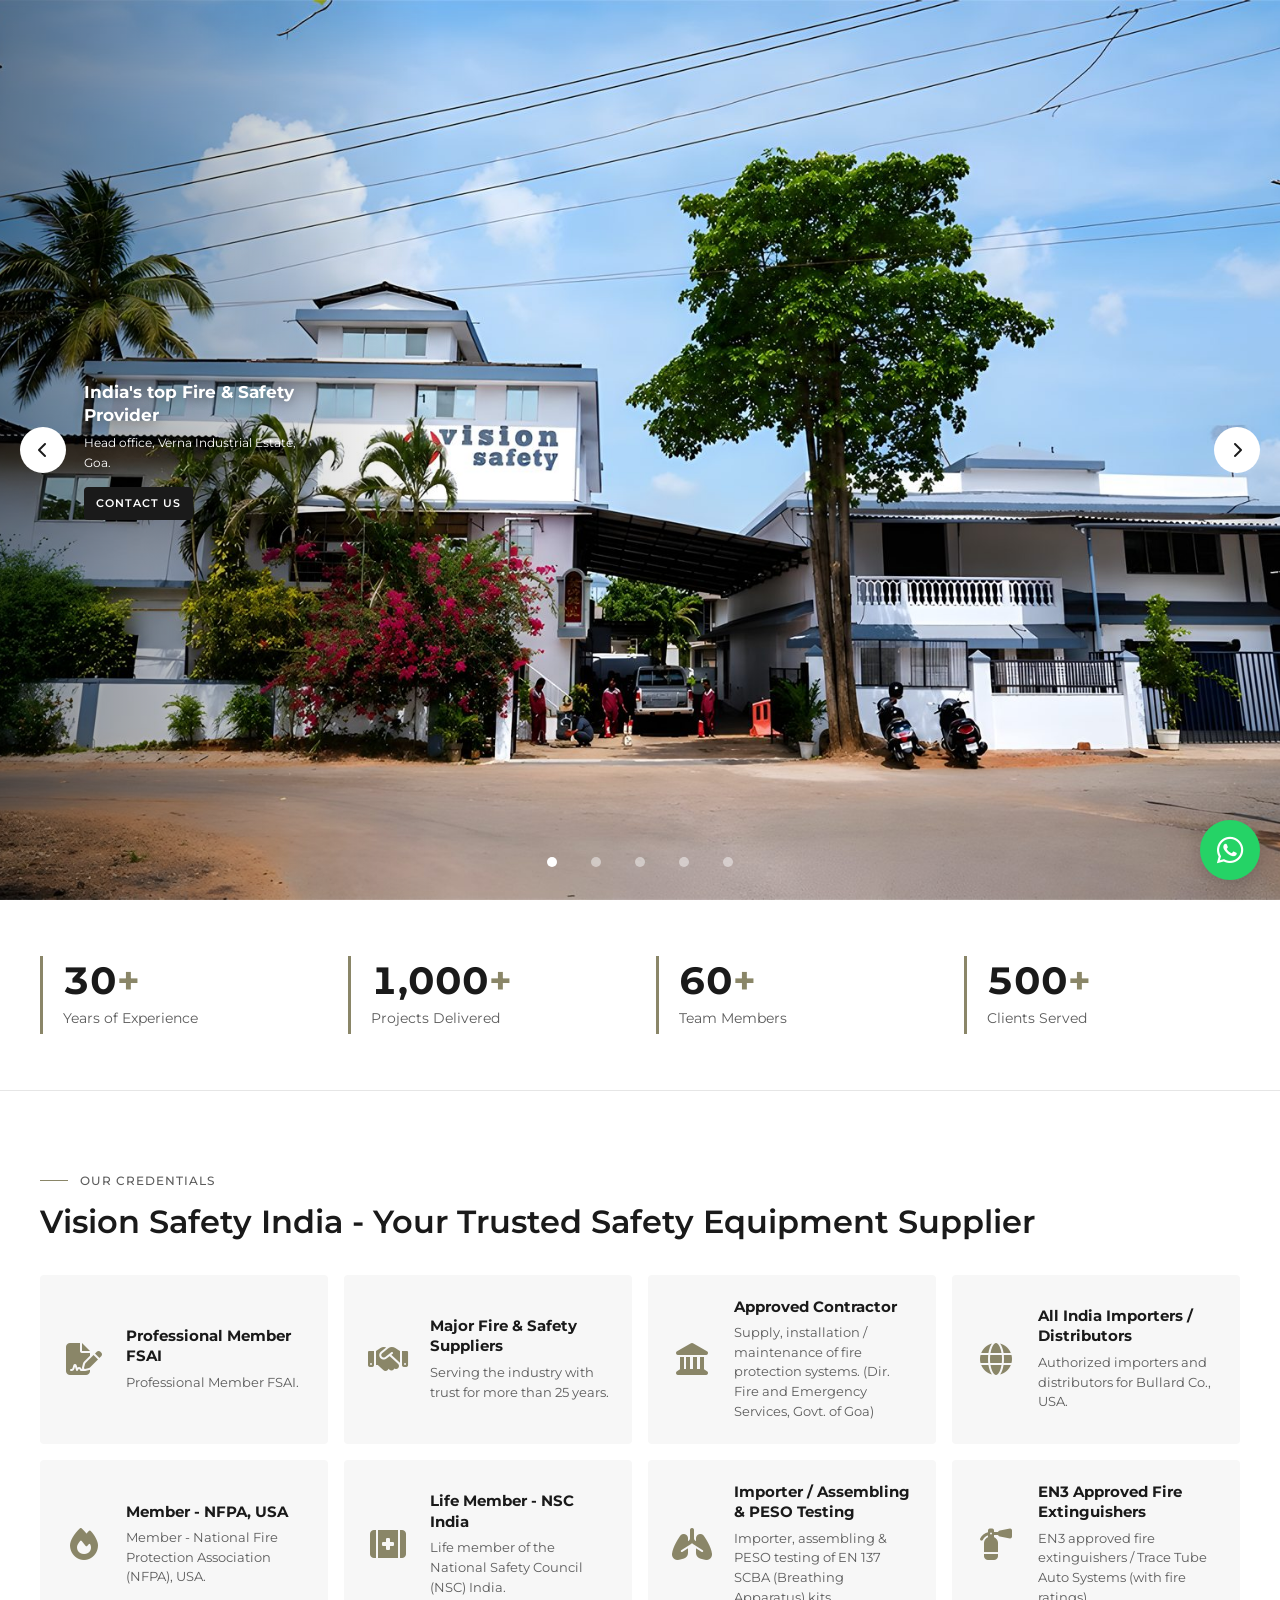
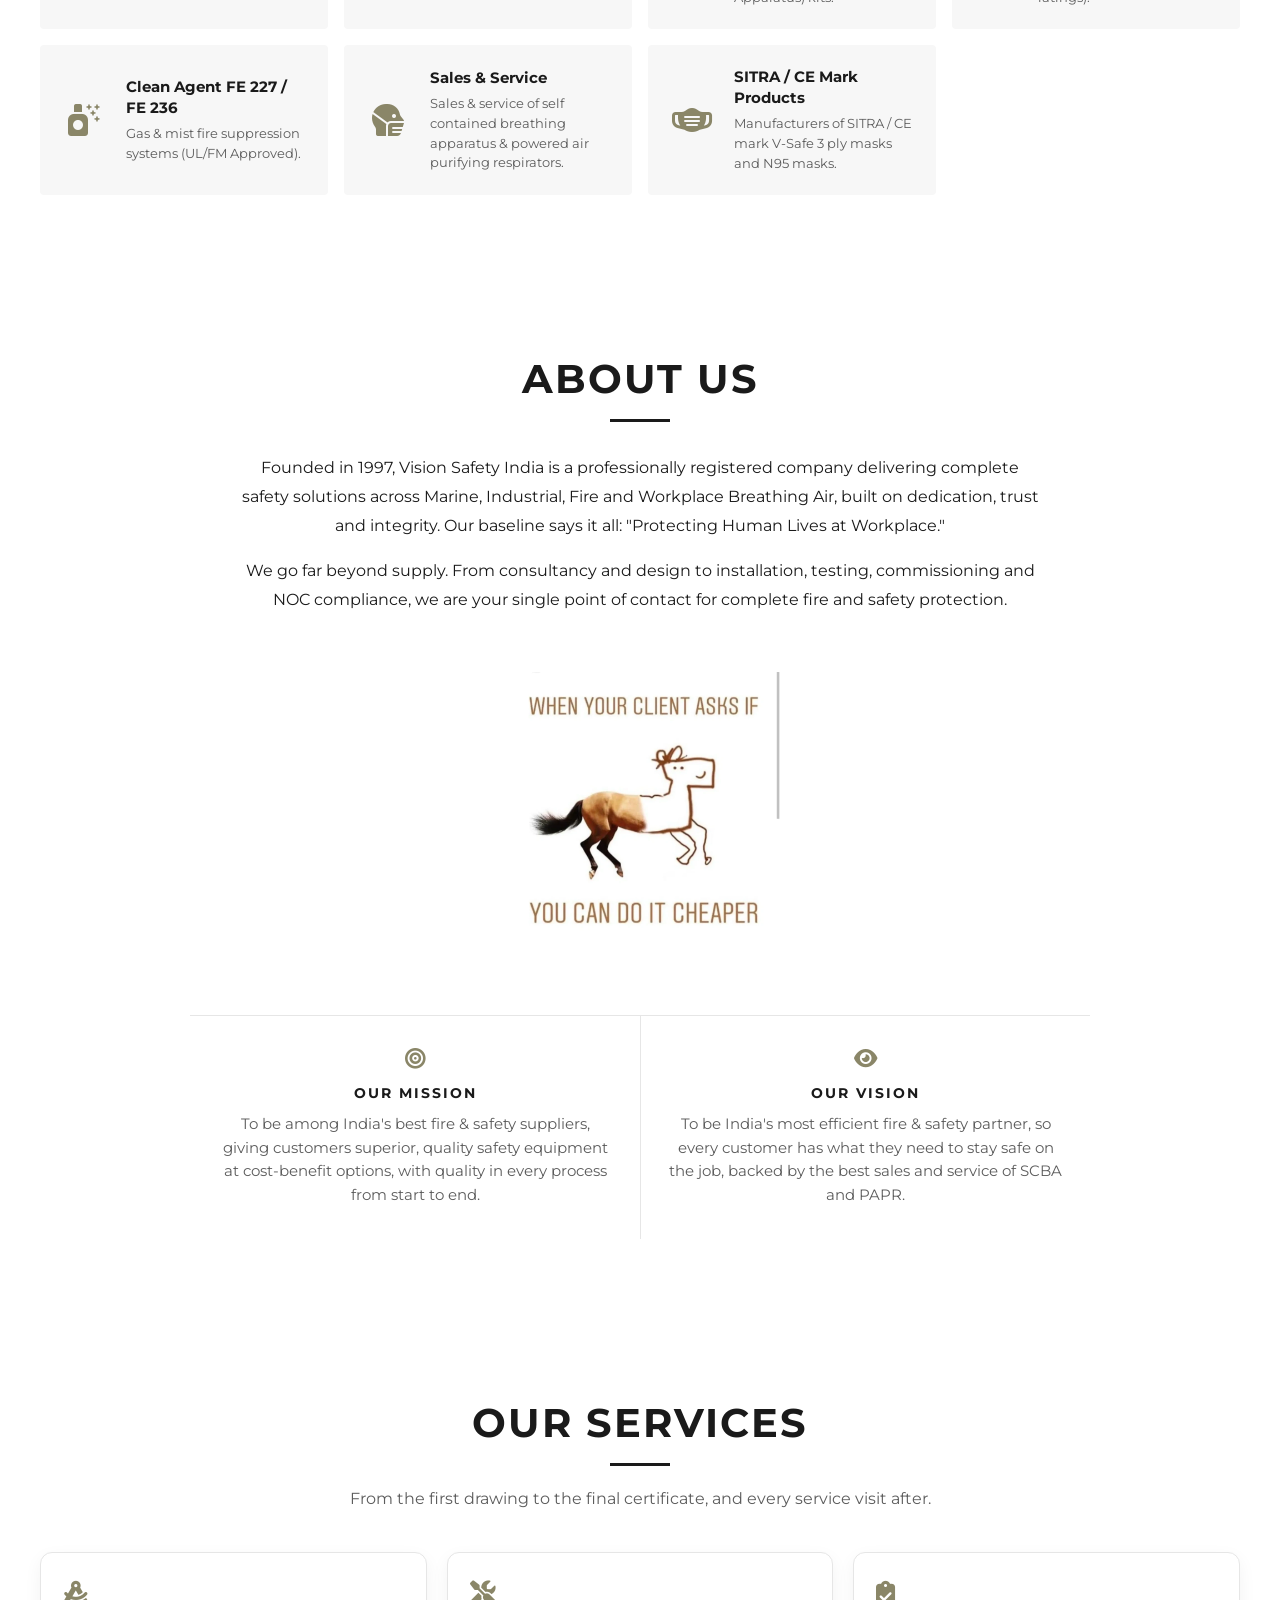
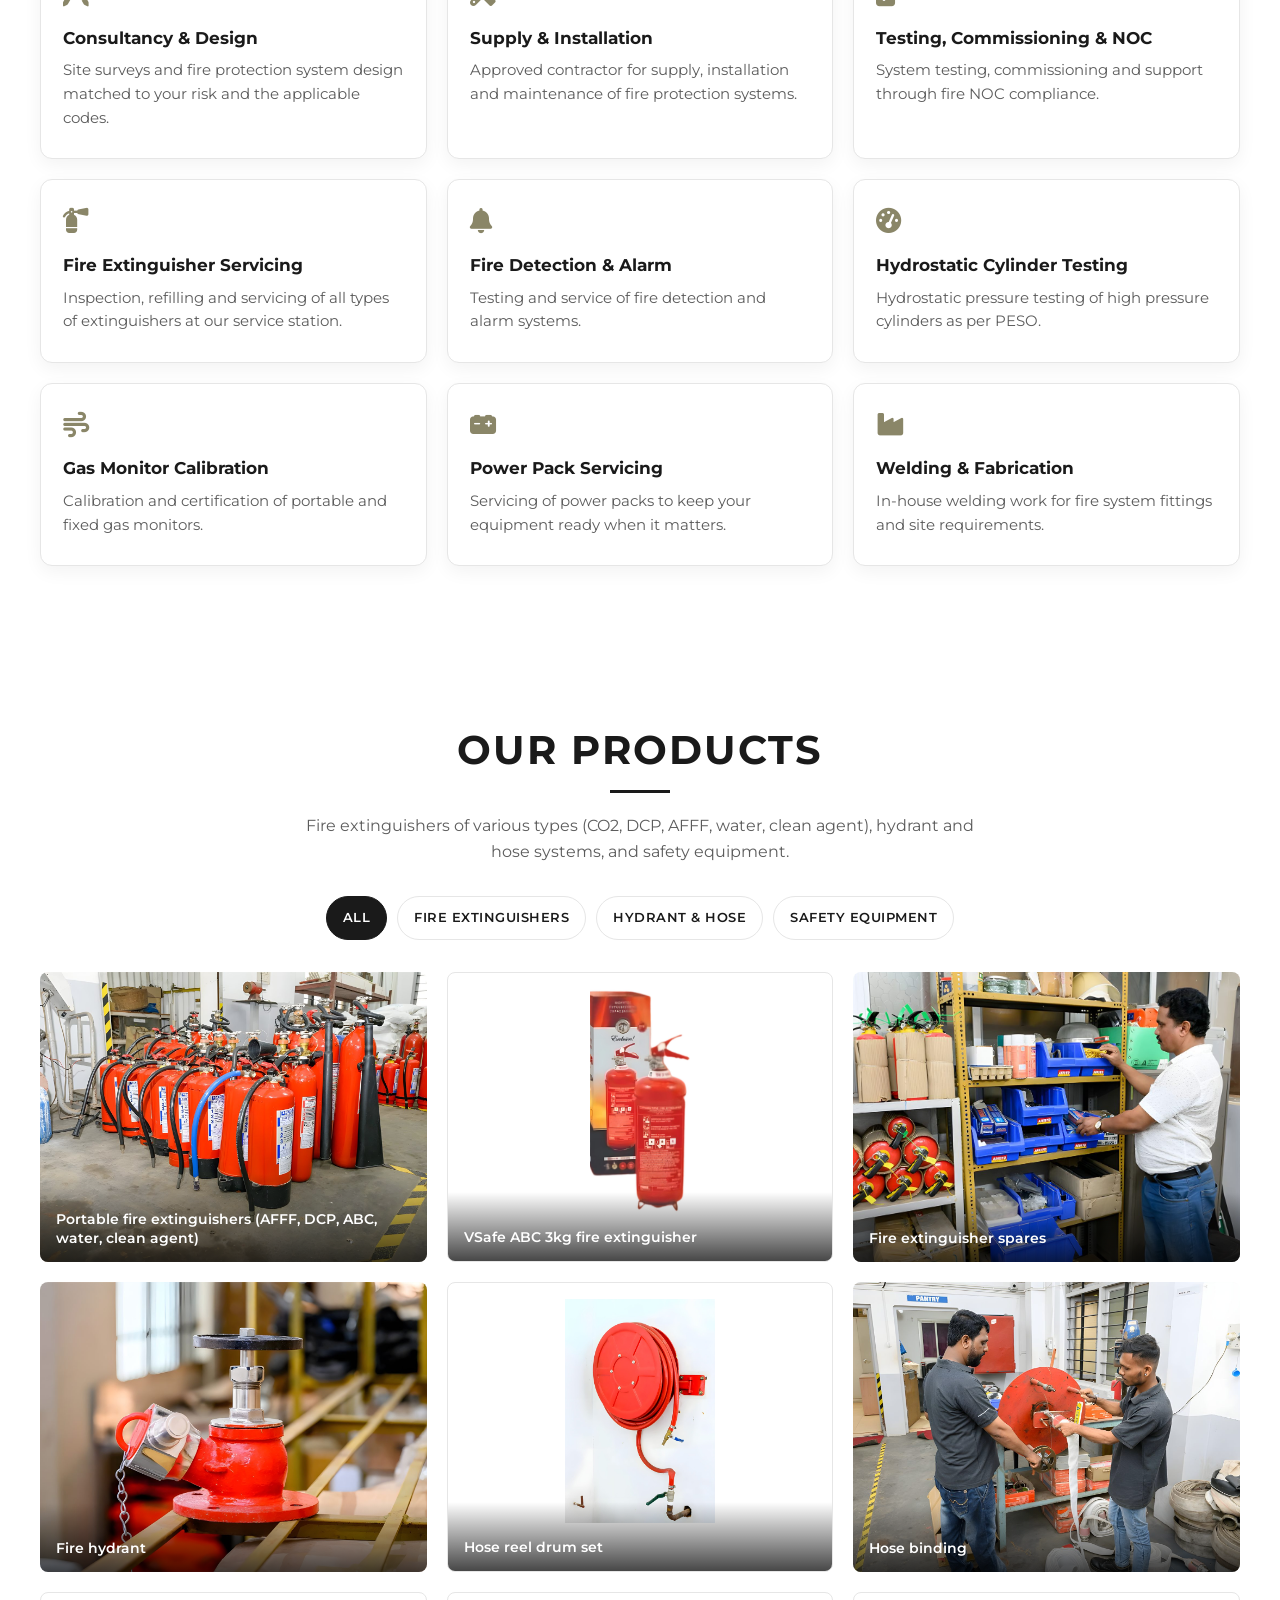
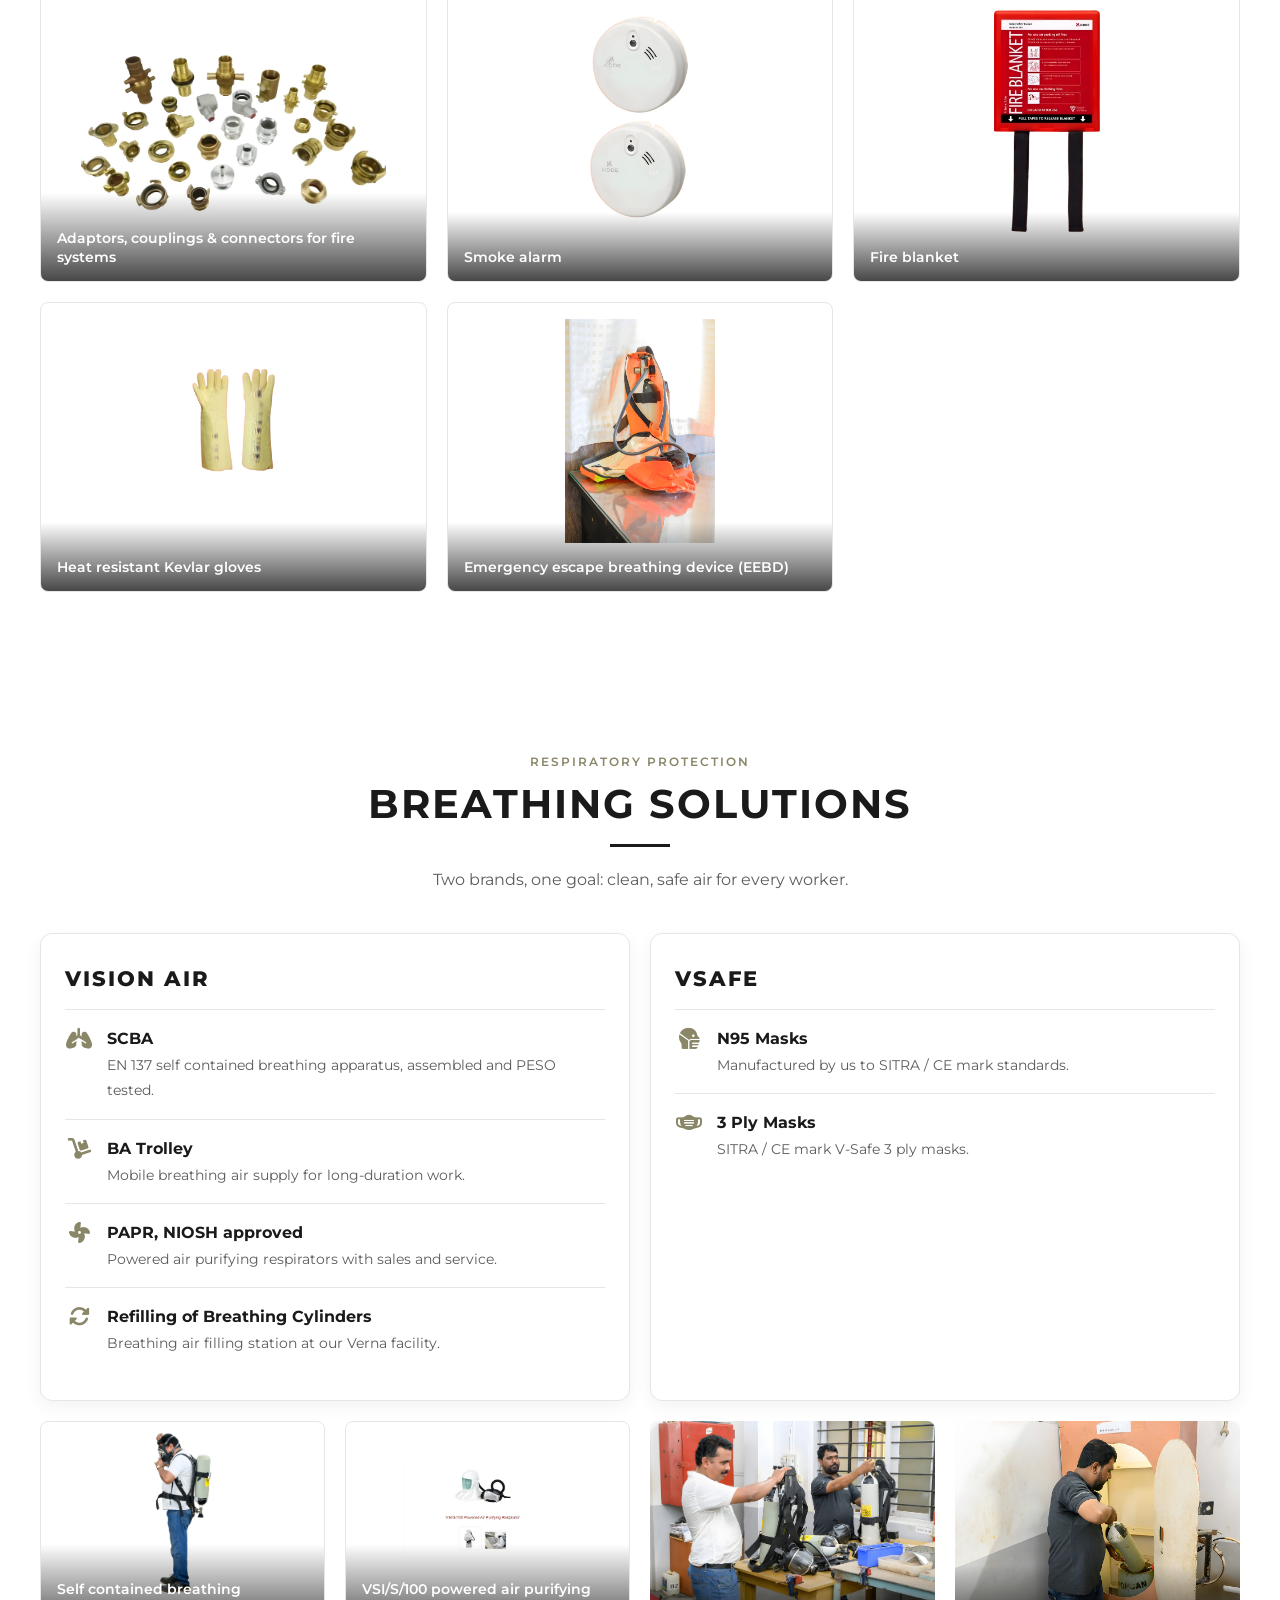
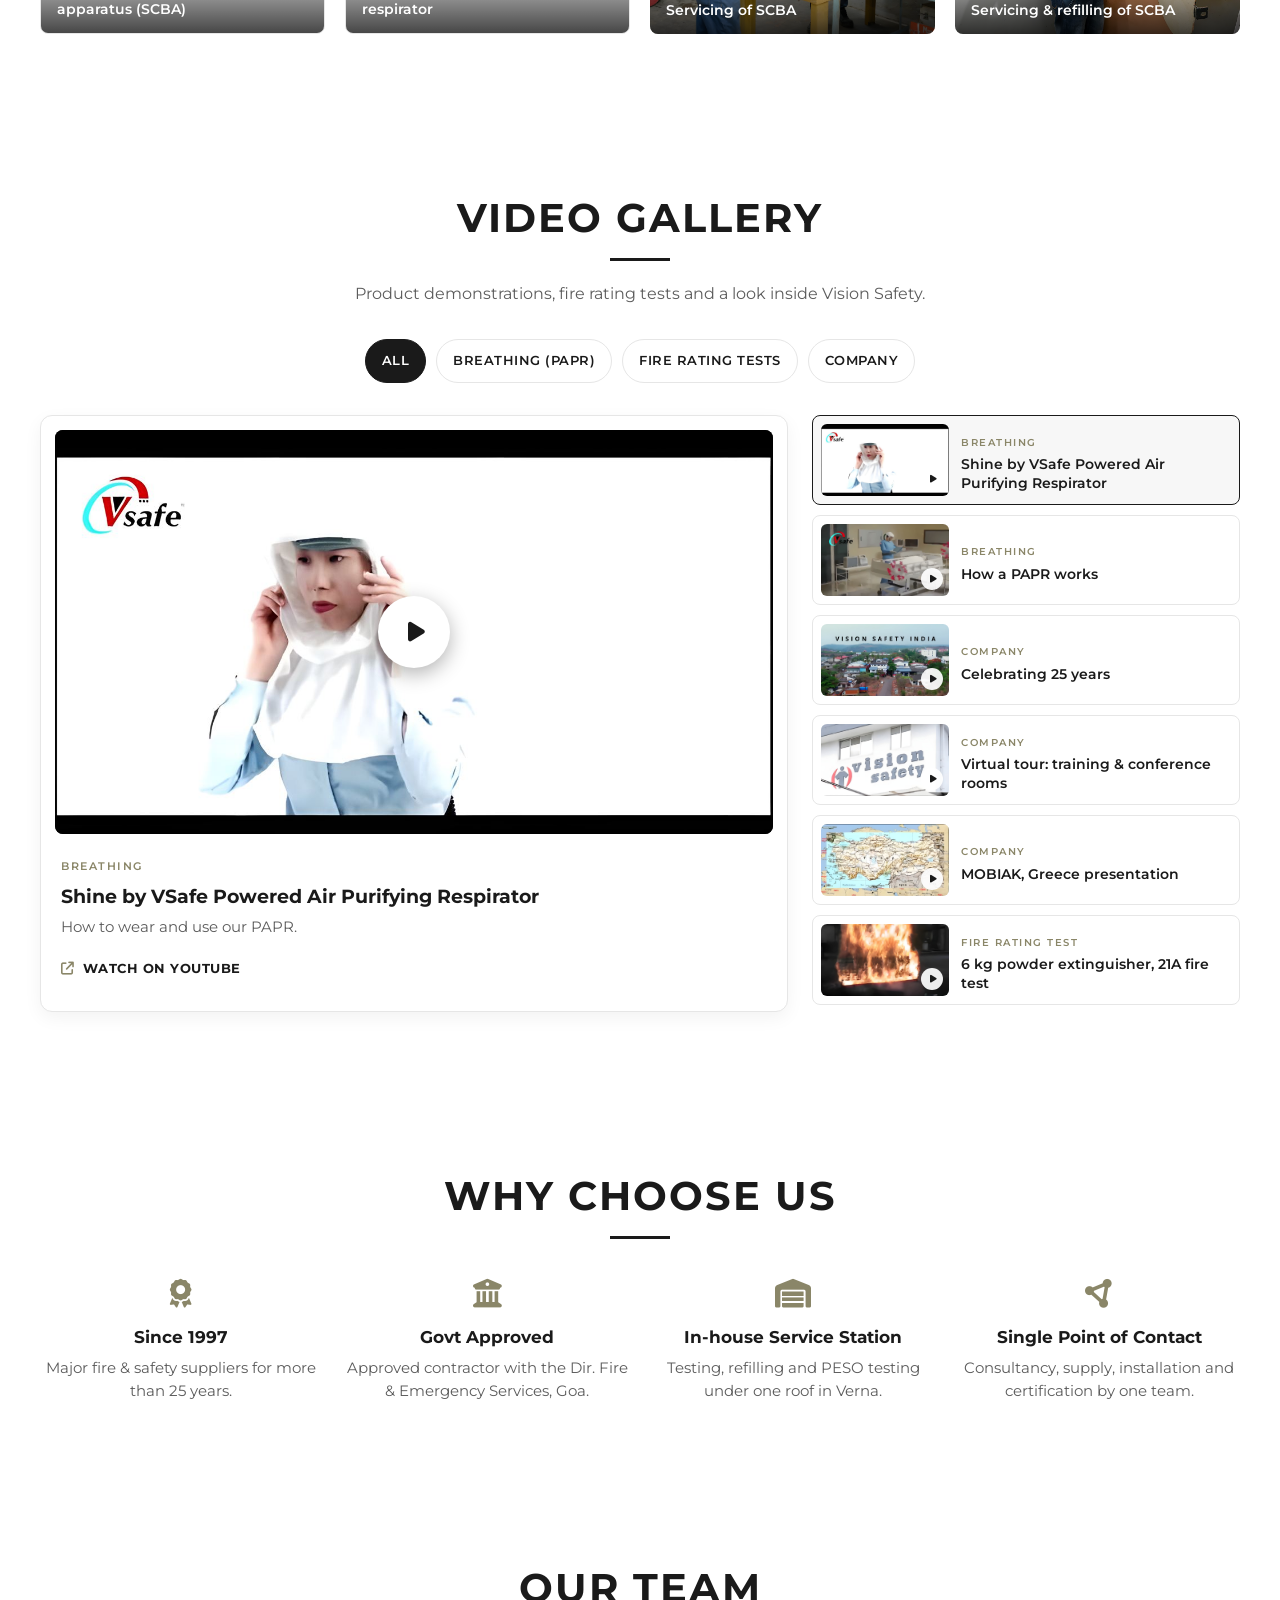
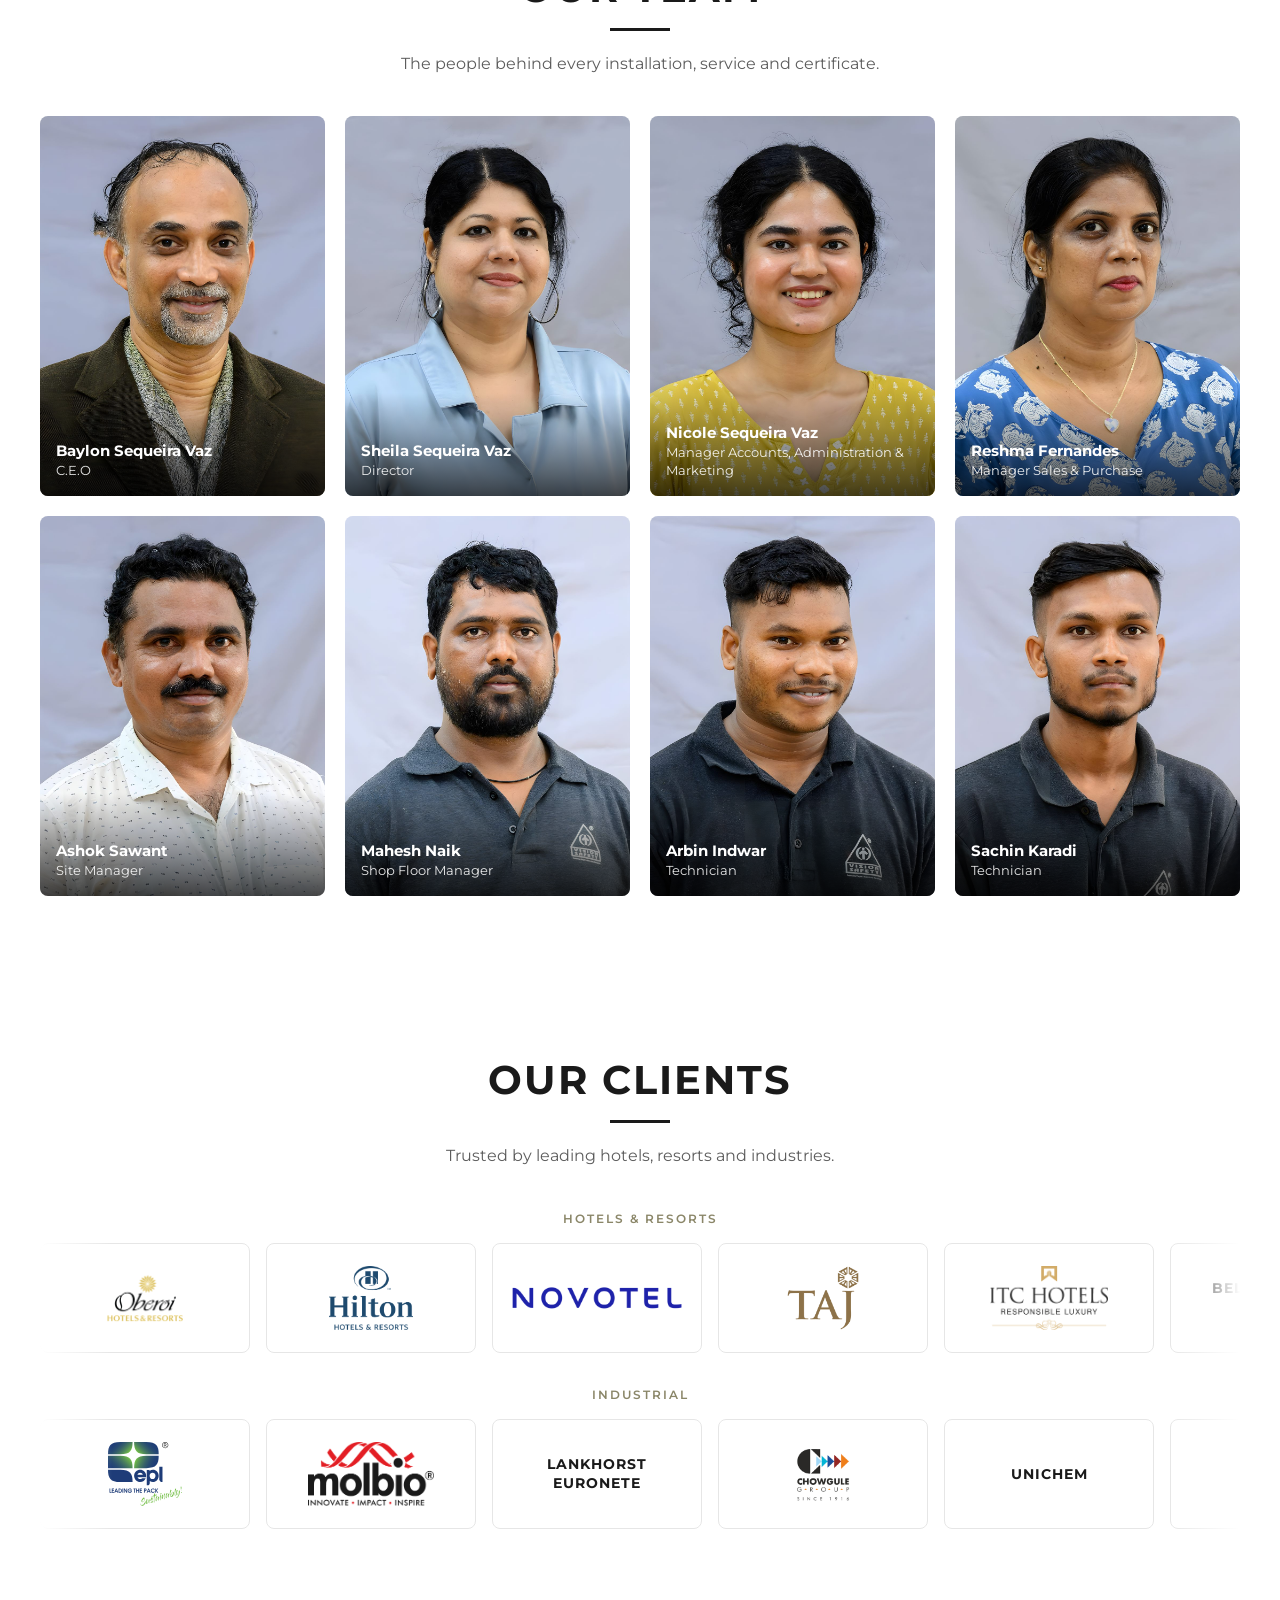
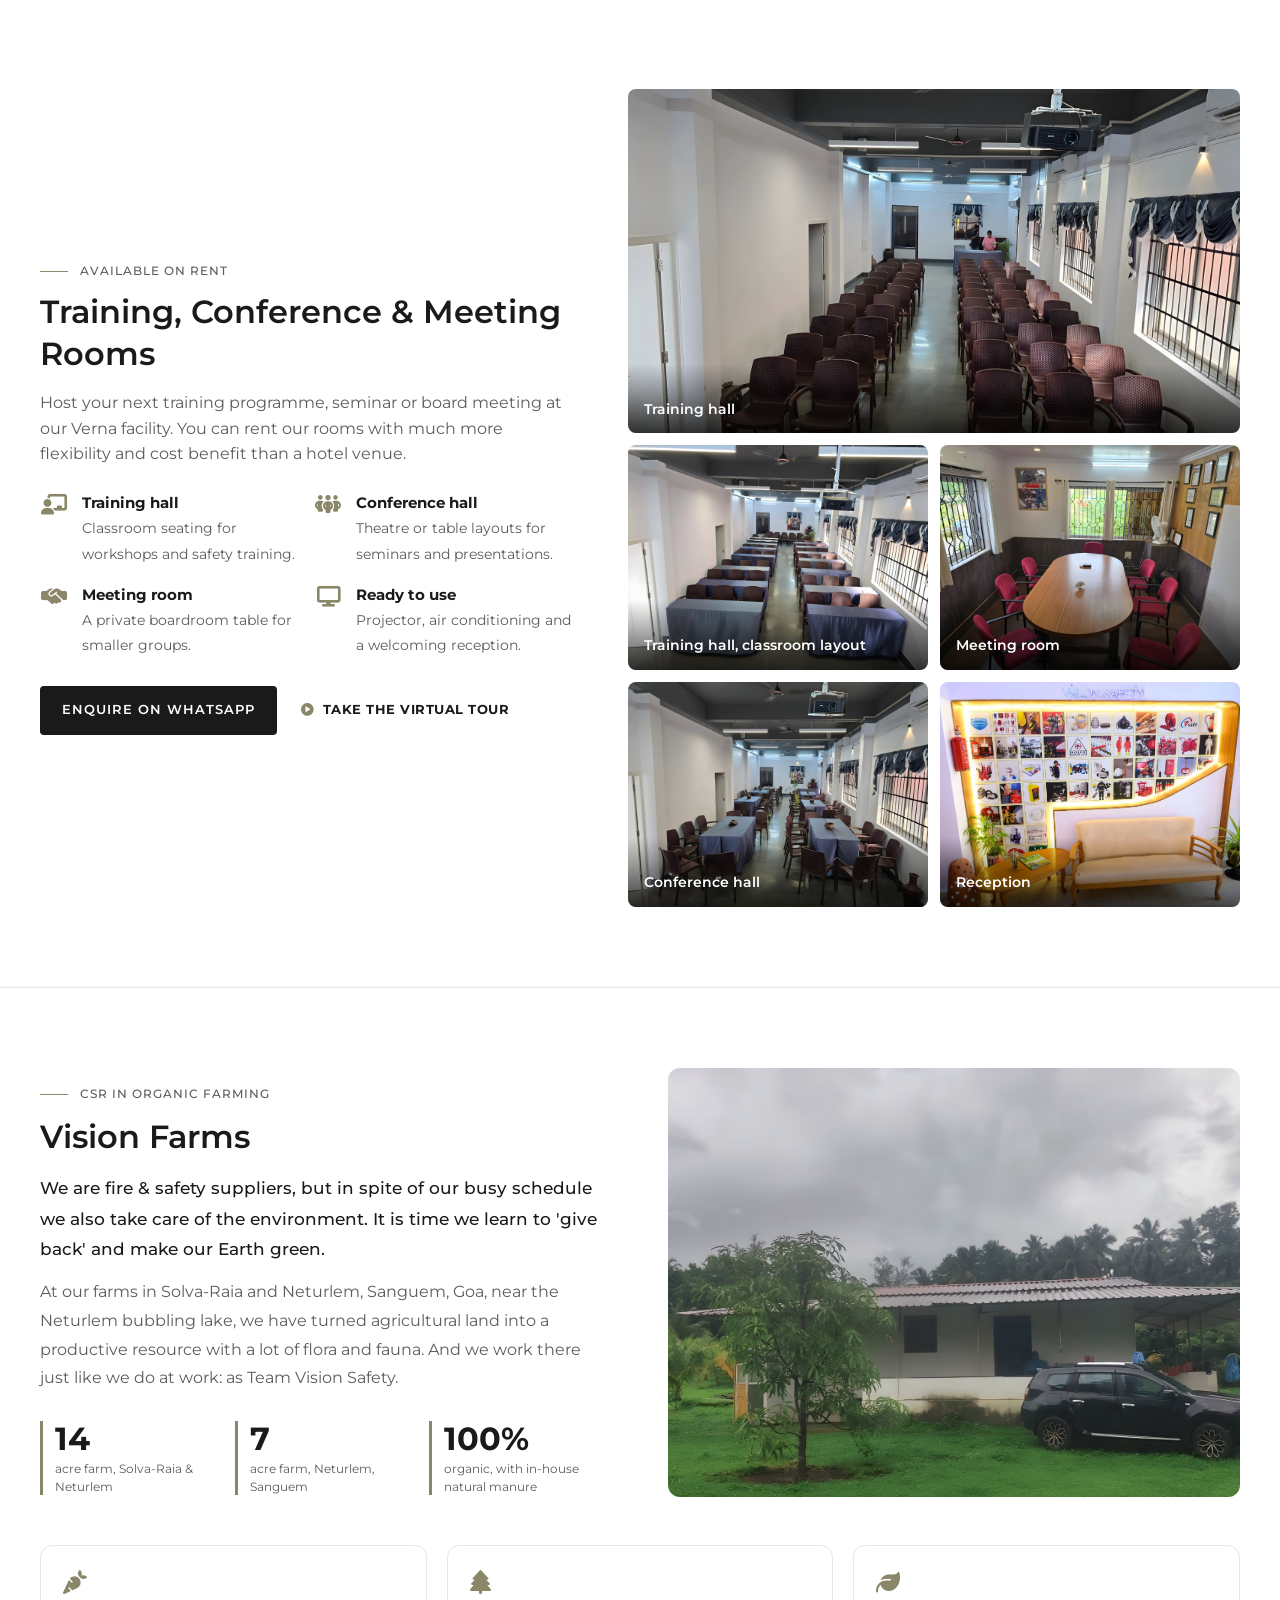
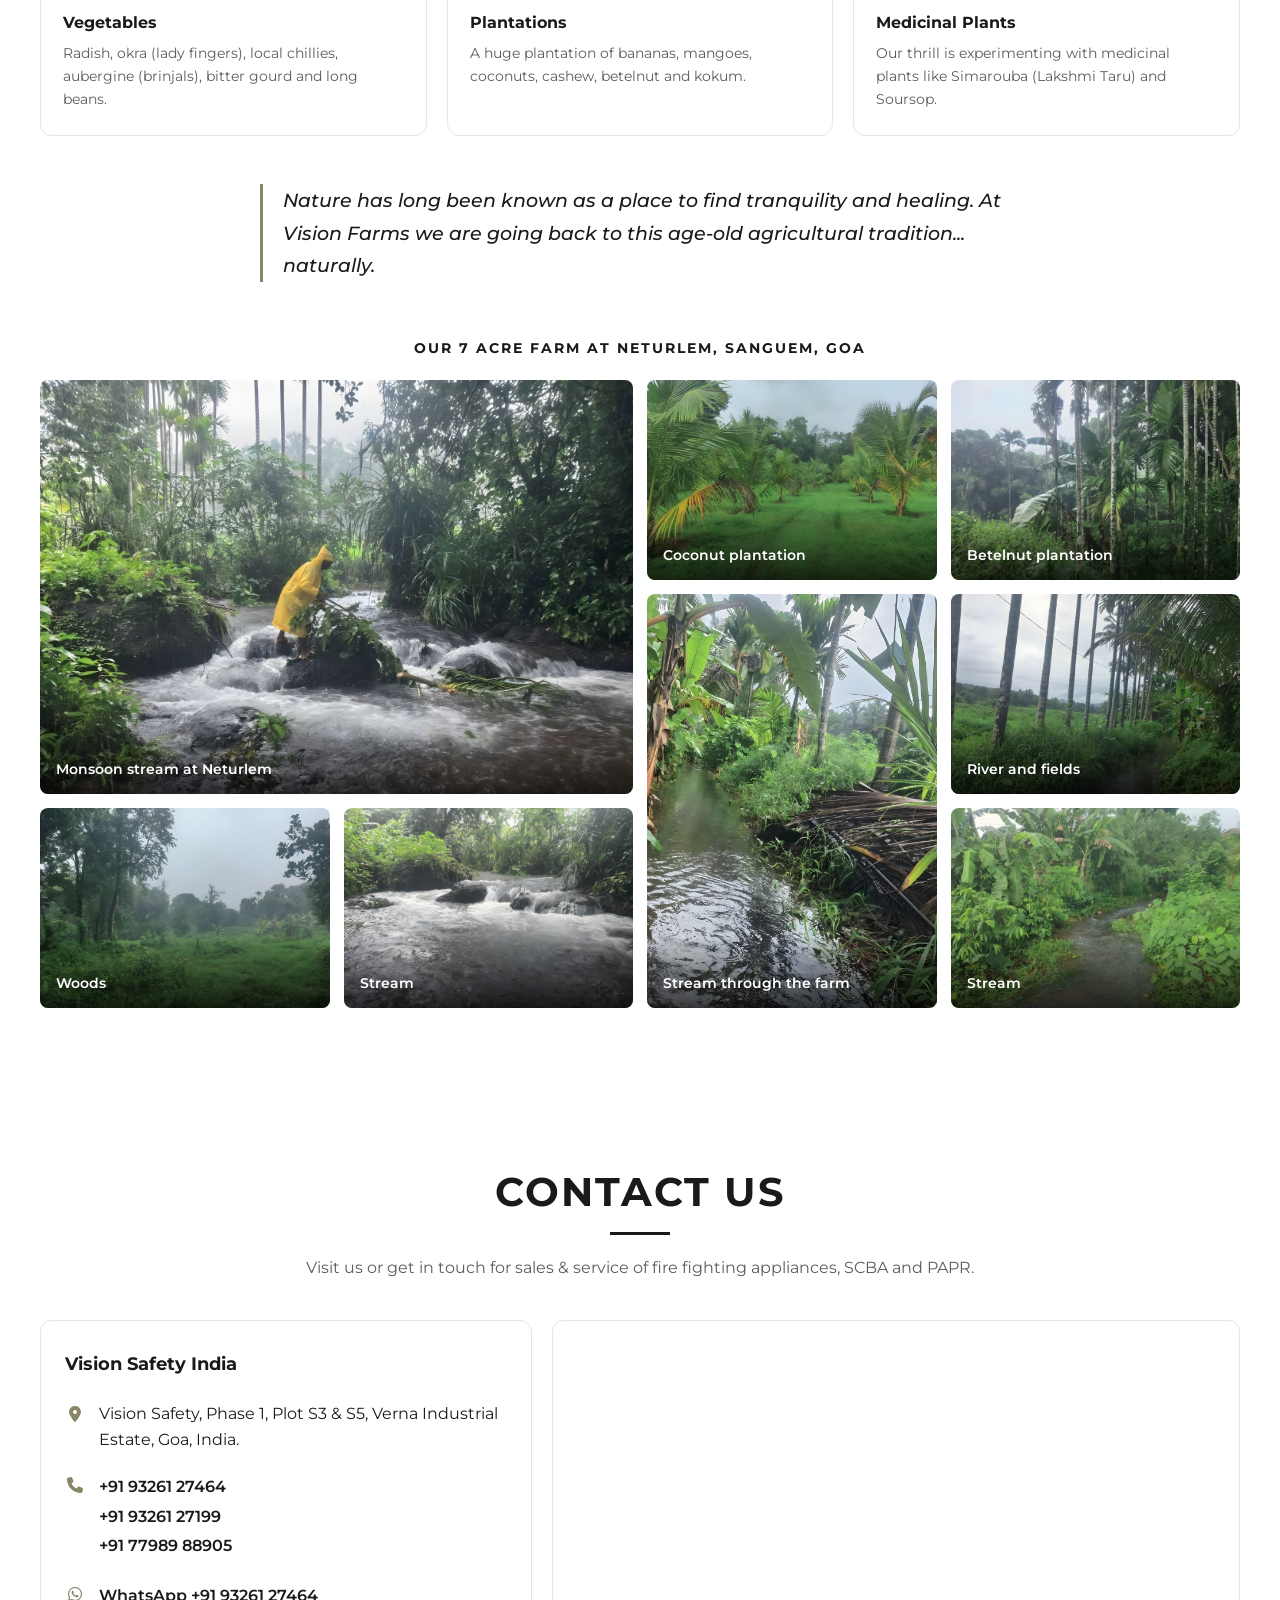
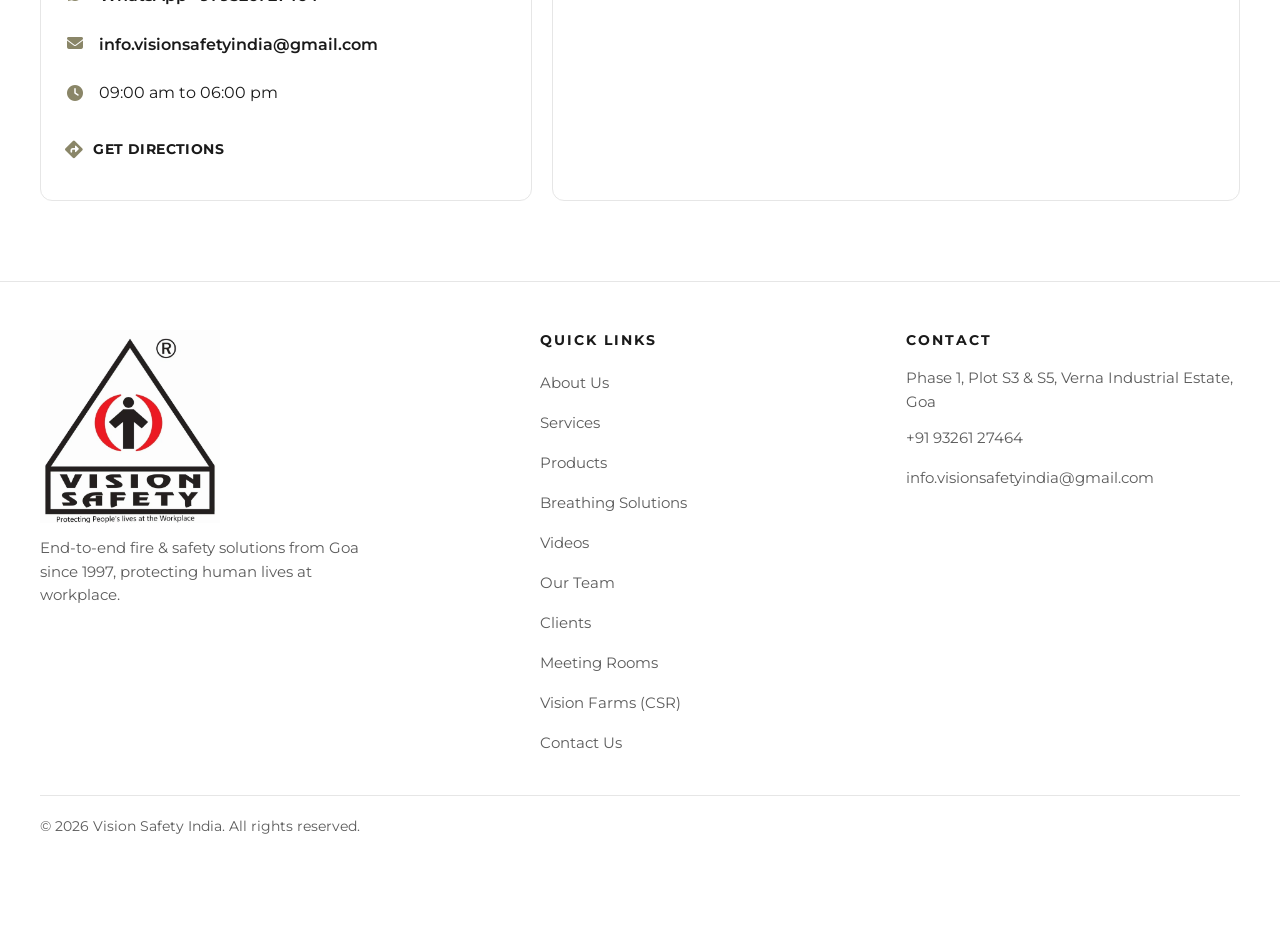
==== index.html @ 250100f7 "Initial Vision Safety India single-page site Co-authored-by: Cursor <cursoragent@cursor.com>" ====
<!DOCTYPE html>
<html lang="en">
<head>
  <meta charset="utf-8">
  <meta name="viewport" content="width=device-width, initial-scale=1">
  <title>Vision Safety India | Fire &amp; Safety Solutions, SCBA &amp; PAPR, Goa</title>
  <meta name="description" content="Vision Safety India, founded in 1997. End-to-end fire safety solutions, fire extinguishers, hydrant systems, SCBA and PAPR sales and service. Verna Industrial Estate, Goa.">
  <link rel="icon" href="assets/img/logo.png">

  <link rel="preconnect" href="https://fonts.googleapis.com">
  <link rel="preconnect" href="https://fonts.gstatic.com" crossorigin>
  <link href="https://fonts.googleapis.com/css2?family=Montserrat:wght@300;400;500;600;700;800&display=swap" rel="stylesheet">
  <link rel="stylesheet" href="https://cdnjs.cloudflare.com/ajax/libs/font-awesome/6.5.2/css/all.min.css" referrerpolicy="no-referrer">
  <link rel="stylesheet" href="css/styles.css">
</head>
<body>

  <!-- HEADER -->
  <header class="site-header" id="siteHeader">
    <div class="header-inner">
      <a href="#home" class="logo" aria-label="Vision Safety India home">
        <img src="assets/img/logo.png" alt="Vision Safety India logo">
      </a>

      <nav class="main-nav" aria-label="Main">
        <ul>
          <li><a href="#home">Home</a></li>
          <li><a href="#about">About Us</a></li>
          <li class="has-dropdown">
            <button type="button" class="nav-drop-toggle" aria-expanded="false" aria-haspopup="true">
              Products <i class="fa-solid fa-chevron-down" aria-hidden="true"></i>
            </button>
            <ul class="dropdown" data-category-list></ul>
          </li>
          <li><a href="#services">Services</a></li>
          <li><a href="#breathing">Breathing</a></li>
          <li><a href="#videos">Videos</a></li>
          <li><a href="#team">Team</a></li>
          <li><a href="#csr">CSR</a></li>
          <li><a href="#contact">Contact Us</a></li>
        </ul>
      </nav>

      <div class="header-actions">
        <a href="tel:+919326127464" class="header-phone"><i class="fa-solid fa-phone" aria-hidden="true"></i> +91 93261 27464</a>
        <a href="#contact" class="btn header-cta">Contact Us</a>
        <button type="button" class="menu-toggle" id="menuOpen" aria-label="Open menu" aria-controls="mobileMenu" aria-expanded="false">
          <i class="fa-solid fa-bars" aria-hidden="true"></i>
        </button>
      </div>
    </div>
  </header>

  <!-- PHONE MENU -->
  <div class="mobile-menu" id="mobileMenu" role="dialog" aria-modal="true" aria-label="Menu" hidden>
    <div class="mobile-menu-top">
      <a href="#home" class="logo" data-menu-link><img src="assets/img/logo.png" alt="Vision Safety India logo"></a>
      <button type="button" class="menu-close" id="menuClose" aria-label="Close menu"><i class="fa-solid fa-xmark" aria-hidden="true"></i></button>
    </div>
    <nav class="mobile-menu-body" aria-label="Mobile">
      <ul>
        <li><a href="#home" data-menu-link>Home</a></li>
        <li><a href="#about" data-menu-link>About Us</a></li>
        <li>
          <a href="#products" data-menu-link>Products</a>
          <ul class="mobile-sub" data-category-list></ul>
        </li>
        <li><a href="#services" data-menu-link>Services</a></li>
        <li><a href="#breathing" data-menu-link>Breathing Solutions</a></li>
        <li><a href="#videos" data-menu-link>Videos</a></li>
        <li><a href="#team" data-menu-link>Team</a></li>
        <li><a href="#clients" data-menu-link>Clients</a></li>
        <li><a href="#rooms" data-menu-link>Meeting Rooms</a></li>
        <li><a href="#csr" data-menu-link>CSR</a></li>
        <li><a href="#contact" data-menu-link>Contact Us</a></li>
      </ul>
      <a href="tel:+919326127464" class="mobile-phone"><i class="fa-solid fa-phone" aria-hidden="true"></i> +91 93261 27464</a>
    </nav>
  </div>

  <main>
    <!-- HERO -->
    <section class="hero" id="home" aria-label="Introduction">
      <div class="hero-slides" id="heroSlides">
        <img class="hero-slide is-active" src="assets/img/hero-bg.jpg" alt="Vision Safety head office building" data-title="India's top Fire &amp; Safety Provider" data-line="Head office, Verna Industrial Estate, Goa.">
        <img class="hero-slide" src="assets/img/bg-55.jpg" alt="Fire extinguishers in the Vision Safety service station" data-title="End-to-end fire safety solutions" data-line="Designed, supplied, installed &amp; certified." loading="lazy">
        <img class="hero-slide" src="assets/img/s-scba.jpg" alt="Technician servicing a breathing apparatus" data-title="Breathing air specialists" data-line="Sales &amp; service of SCBA and PAPR." loading="lazy">
        <img class="hero-slide" src="assets/img/s-ext.jpg" alt="Servicing of fire extinguishers" data-title="Protecting human lives at workplace" data-line="Our baseline since 1997." loading="lazy">
        <img class="hero-slide" src="assets/img/bg-10.jpg" alt="Hose binding at the Vision Safety workshop" data-title="Approved fire protection contractor" data-line="Dir. Fire &amp; Emergency Services, Govt of Goa." loading="lazy">
      </div>
      <div class="hero-shade" aria-hidden="true"></div>

      <div class="hero-caption" aria-live="polite">
        <h1 class="hero-title" id="heroTitle">India's top Fire &amp; Safety Provider</h1>
        <p class="hero-line" id="heroLine">Head office, Verna Industrial Estate, Goa.</p>
        <a href="#contact" class="btn btn-sm">Contact Us</a>
      </div>

      <button type="button" class="hero-arrow hero-prev" aria-label="Previous slide"><i class="fa-solid fa-chevron-left" aria-hidden="true"></i></button>
      <button type="button" class="hero-arrow hero-next" aria-label="Next slide"><i class="fa-solid fa-chevron-right" aria-hidden="true"></i></button>
      <div class="hero-dots" id="heroDots" role="group" aria-label="Choose slide"></div>
    </section>

    <!-- STATS -->
    <!-- Projects and Clients values are placeholders (data-placeholder) until the owner confirms real numbers. -->
    <section class="stats" aria-label="Vision Safety in numbers">
      <div class="container stats-grid">
        <div class="stat">
          <span class="stat-num"><span data-count="30">30</span><em>+</em></span>
          <span class="stat-label">Years of Experience</span>
        </div>
        <div class="stat">
          <span class="stat-num"><span data-count="1000" data-placeholder>1,000</span><em>+</em></span>
          <span class="stat-label">Projects Delivered</span>
        </div>
        <div class="stat">
          <span class="stat-num"><span data-count="60">60</span><em>+</em></span>
          <span class="stat-label">Team Members</span>
        </div>
        <div class="stat">
          <span class="stat-num"><span data-count="500" data-placeholder>500</span><em>+</em></span>
          <span class="stat-label">Clients Served</span>
        </div>
      </div>
    </section>

    <!-- CREDENTIALS -->
    <section class="section" id="credentials">
      <div class="container">
        <p class="kicker">Our Credentials</p>
        <h2 class="heading-left">Vision Safety India - Your Trusted Safety Equipment Supplier</h2>
        <ul class="cred-grid">
          <li class="cred">
            <i class="fa-solid fa-file-signature" aria-hidden="true"></i>
            <div><h3>Professional Member FSAI</h3><p>Professional Member FSAI.</p></div>
          </li>
          <li class="cred">
            <i class="fa-solid fa-handshake" aria-hidden="true"></i>
            <div><h3>Major Fire &amp; Safety Suppliers</h3><p>Serving the industry with trust for more than 25 years.</p></div>
          </li>
          <li class="cred">
            <i class="fa-solid fa-landmark" aria-hidden="true"></i>
            <div><h3>Approved Contractor</h3><p>Supply, installation / maintenance of fire protection systems. (Dir. Fire and Emergency Services, Govt. of Goa)</p></div>
          </li>
          <li class="cred">
            <i class="fa-solid fa-globe" aria-hidden="true"></i>
            <div><h3>All India Importers / Distributors</h3><p>Authorized importers and distributors for Bullard Co., USA.</p></div>
          </li>
          <li class="cred">
            <i class="fa-solid fa-fire" aria-hidden="true"></i>
            <div><h3>Member - NFPA, USA</h3><p>Member - National Fire Protection Association (NFPA), USA.</p></div>
          </li>
          <li class="cred">
            <i class="fa-solid fa-kit-medical" aria-hidden="true"></i>
            <div><h3>Life Member - NSC India</h3><p>Life member of the National Safety Council (NSC) India.</p></div>
          </li>
          <li class="cred">
            <i class="fa-solid fa-lungs" aria-hidden="true"></i>
            <div><h3>Importer / Assembling &amp; PESO Testing</h3><p>Importer, assembling &amp; PESO testing of EN 137 SCBA (Breathing Apparatus) kits.</p></div>
          </li>
          <li class="cred">
            <i class="fa-solid fa-fire-extinguisher" aria-hidden="true"></i>
            <div><h3>EN3 Approved Fire Extinguishers</h3><p>EN3 approved fire extinguishers / Trace Tube Auto Systems (with fire ratings).</p></div>
          </li>
          <li class="cred">
            <i class="fa-solid fa-spray-can-sparkles" aria-hidden="true"></i>
            <div><h3>Clean Agent FE 227 / FE 236</h3><p>Gas &amp; mist fire suppression systems (UL/FM Approved).</p></div>
          </li>
          <li class="cred">
            <i class="fa-solid fa-head-side-mask" aria-hidden="true"></i>
            <div><h3>Sales &amp; Service</h3><p>Sales &amp; service of self contained breathing apparatus &amp; powered air purifying respirators.</p></div>
          </li>
          <li class="cred">
            <i class="fa-solid fa-mask-face" aria-hidden="true"></i>
            <div><h3>SITRA / CE Mark Products</h3><p>Manufacturers of SITRA / CE mark V-Safe 3 ply masks and N95 masks.</p></div>
          </li>
        </ul>
      </div>
    </section>

    <!-- ABOUT -->
    <section class="section" id="about">
      <div class="container">
        <h2 class="section-title">About Us</h2>
        <div class="about-text">
          <p>Founded in 1997, Vision Safety India is a professionally registered company delivering complete safety solutions across Marine, Industrial, Fire and Workplace Breathing Air, built on dedication, trust and integrity. Our baseline says it all: "Protecting Human Lives at Workplace."</p>
          <p>We go far beyond supply. From consultancy and design to installation, testing, commissioning and NOC compliance, we are your single point of contact for complete fire and safety protection.</p>
        </div>

        <figure class="about-illustration">
          <img src="assets/img/horse.png" alt="Illustration: when your client asks if you can do it cheaper, half real horse, half stick drawing" loading="lazy">
        </figure>

        <div class="mv-grid">
          <div class="mv-item">
            <i class="fa-solid fa-bullseye" aria-hidden="true"></i>
            <h3>Our Mission</h3>
            <p>To be among India's best fire &amp; safety suppliers, giving customers superior, quality safety equipment at cost-benefit options, with quality in every process from start to end.</p>
          </div>
          <div class="mv-item">
            <i class="fa-solid fa-eye" aria-hidden="true"></i>
            <h3>Our Vision</h3>
            <p>To be India's most efficient fire &amp; safety partner, so every customer has what they need to stay safe on the job, backed by the best sales and service of SCBA and PAPR.</p>
          </div>
        </div>
      </div>
    </section>

    <!-- SERVICES -->
    <section class="section" id="services">
      <div class="container">
        <h2 class="section-title">Our Services</h2>
        <p class="section-subtitle">From the first drawing to the final certificate, and every service visit after.</p>
        <div class="services-grid">
          <article class="card service">
            <i class="fa-solid fa-compass-drafting" aria-hidden="true"></i>
            <h3>Consultancy &amp; Design</h3>
            <p>Site surveys and fire protection system design matched to your risk and the applicable codes.</p>
          </article>
          <article class="card service">
            <i class="fa-solid fa-screwdriver-wrench" aria-hidden="true"></i>
            <h3>Supply &amp; Installation</h3>
            <p>Approved contractor for supply, installation and maintenance of fire protection systems.</p>
          </article>
          <article class="card service">
            <i class="fa-solid fa-clipboard-check" aria-hidden="true"></i>
            <h3>Testing, Commissioning &amp; NOC</h3>
            <p>System testing, commissioning and support through fire NOC compliance.</p>
          </article>
          <article class="card service">
            <i class="fa-solid fa-fire-extinguisher" aria-hidden="true"></i>
            <h3>Fire Extinguisher Servicing</h3>
            <p>Inspection, refilling and servicing of all types of extinguishers at our service station.</p>
          </article>
          <article class="card service">
            <i class="fa-solid fa-bell" aria-hidden="true"></i>
            <h3>Fire Detection &amp; Alarm</h3>
            <p>Testing and service of fire detection and alarm systems.</p>
          </article>
          <article class="card service">
            <i class="fa-solid fa-gauge-high" aria-hidden="true"></i>
            <h3>Hydrostatic Cylinder Testing</h3>
            <p>Hydrostatic pressure testing of high pressure cylinders as per PESO.</p>
          </article>
          <article class="card service">
            <i class="fa-solid fa-wind" aria-hidden="true"></i>
            <h3>Gas Monitor Calibration</h3>
            <p>Calibration and certification of portable and fixed gas monitors.</p>
          </article>
          <article class="card service">
            <i class="fa-solid fa-car-battery" aria-hidden="true"></i>
            <h3>Power Pack Servicing</h3>
            <p>Servicing of power packs to keep your equipment ready when it matters.</p>
          </article>
          <article class="card service">
            <i class="fa-solid fa-industry" aria-hidden="true"></i>
            <h3>Welding &amp; Fabrication</h3>
            <p>In-house welding work for fire system fittings and site requirements.</p>
          </article>
        </div>
      </div>
    </section>

    <!-- PRODUCTS -->
    <section class="section" id="products">
      <div class="container">
        <h2 class="section-title">Our Products</h2>
        <p class="section-subtitle">Fire extinguishers of various types (CO2, DCP, AFFF, water, clean agent), hydrant and hose systems, and safety equipment.</p>
        <div class="filters" id="productFilters" role="group" aria-label="Filter products"></div>
        <div class="gallery" id="productGallery"></div>
      </div>
    </section>

    <!-- BREATHING SOLUTIONS -->
    <section class="section" id="breathing">
      <div class="container">
        <p class="eyebrow">Respiratory Protection</p>
        <h2 class="section-title">Breathing Solutions</h2>
        <p class="section-subtitle">Two brands, one goal: clean, safe air for every worker.</p>

        <div class="brand-grid">
          <article class="card brand">
            <h3 class="brand-name">Vision Air</h3>
            <ul class="brand-list">
              <li><i class="fa-solid fa-lungs" aria-hidden="true"></i><div><strong>SCBA</strong><span>EN 137 self contained breathing apparatus, assembled and PESO tested.</span></div></li>
              <li><i class="fa-solid fa-dolly" aria-hidden="true"></i><div><strong>BA Trolley</strong><span>Mobile breathing air supply for long-duration work.</span></div></li>
              <li><i class="fa-solid fa-fan" aria-hidden="true"></i><div><strong>PAPR, NIOSH approved</strong><span>Powered air purifying respirators with sales and service.</span></div></li>
              <li><i class="fa-solid fa-rotate" aria-hidden="true"></i><div><strong>Refilling of Breathing Cylinders</strong><span>Breathing air filling station at our Verna facility.</span></div></li>
            </ul>
          </article>
          <article class="card brand">
            <h3 class="brand-name">VSafe</h3>
            <ul class="brand-list">
              <li><i class="fa-solid fa-head-side-mask" aria-hidden="true"></i><div><strong>N95 Masks</strong><span>Manufactured by us to SITRA / CE mark standards.</span></div></li>
              <li><i class="fa-solid fa-mask-face" aria-hidden="true"></i><div><strong>3 Ply Masks</strong><span>SITRA / CE mark V-Safe 3 ply masks.</span></div></li>
            </ul>
          </article>
        </div>

        <div class="gallery gallery-strip" id="breathingGallery"></div>
      </div>
    </section>

    <!-- VIDEOS -->
    <section class="section" id="videos">
      <div class="container">
        <h2 class="section-title">Video Gallery</h2>
        <p class="section-subtitle">Product demonstrations, fire rating tests and a look inside Vision Safety.</p>
        <div class="filters" id="videoFilters" role="group" aria-label="Filter videos"></div>

        <div class="vg">
          <div class="vg-stage">
            <div class="vg-player" id="vgPlayer">
              <button type="button" class="vg-poster" id="vgPoster" aria-label="Play video">
                <img id="vgPosterImg" src="" alt="">
                <span class="vg-play" aria-hidden="true"><i class="fa-solid fa-play"></i></span>
              </button>
            </div>
            <div class="vg-meta">
              <span class="vg-tag" id="vgTag"></span>
              <h3 id="vgTitle"></h3>
              <p id="vgDesc"></p>
              <a id="vgLink" class="vg-link" href="#" target="_blank" rel="noopener">
                <i class="fa-solid fa-arrow-up-right-from-square" aria-hidden="true"></i> <span id="vgLinkText">Watch on YouTube</span>
              </a>
            </div>
          </div>
          <ol class="vg-list" id="vgList" aria-label="Video playlist"></ol>
        </div>
      </div>
    </section>

    <!-- WHY CHOOSE US -->
    <section class="section" id="why">
      <div class="container">
        <h2 class="section-title">Why Choose Us</h2>
        <div class="why-grid">
          <div class="why">
            <i class="fa-solid fa-award" aria-hidden="true"></i>
            <h3>Since 1997</h3>
            <p>Major fire &amp; safety suppliers for more than 25 years.</p>
          </div>
          <div class="why">
            <i class="fa-solid fa-building-columns" aria-hidden="true"></i>
            <h3>Govt Approved</h3>
            <p>Approved contractor with the Dir. Fire &amp; Emergency Services, Goa.</p>
          </div>
          <div class="why">
            <i class="fa-solid fa-warehouse" aria-hidden="true"></i>
            <h3>In-house Service Station</h3>
            <p>Testing, refilling and PESO testing under one roof in Verna.</p>
          </div>
          <div class="why">
            <i class="fa-solid fa-circle-nodes" aria-hidden="true"></i>
            <h3>Single Point of Contact</h3>
            <p>Consultancy, supply, installation and certification by one team.</p>
          </div>
        </div>
      </div>
    </section>

    <!-- TEAM -->
    <section class="section" id="team">
      <div class="container">
        <h2 class="section-title">Our Team</h2>
        <p class="section-subtitle">The people behind every installation, service and certificate.</p>
        <ul class="team-grid">
          <li class="member"><img src="assets/img/team/baylon.jpg" alt="Baylon Sequeira Vaz" loading="lazy"><div class="member-info"><h3>Baylon Sequeira Vaz</h3><p>C.E.O</p></div></li>
          <li class="member"><img src="assets/img/team/sheila.jpg" alt="Sheila Sequeira Vaz" loading="lazy"><div class="member-info"><h3>Sheila Sequeira Vaz</h3><p>Director</p></div></li>
          <li class="member"><img src="assets/img/team/nicole.jpg" alt="Nicole Sequeira Vaz" loading="lazy"><div class="member-info"><h3>Nicole Sequeira Vaz</h3><p>Manager Accounts, Administration &amp; Marketing</p></div></li>
          <li class="member"><img src="assets/img/team/reshma.jpg" alt="Reshma Fernandes" loading="lazy"><div class="member-info"><h3>Reshma Fernandes</h3><p>Manager Sales &amp; Purchase</p></div></li>
          <li class="member"><img src="assets/img/team/ashok.jpg" alt="Ashok Sawant" loading="lazy"><div class="member-info"><h3>Ashok Sawant</h3><p>Site Manager</p></div></li>
          <li class="member"><img src="assets/img/team/mahesh.jpg" alt="Mahesh Naik" loading="lazy"><div class="member-info"><h3>Mahesh Naik</h3><p>Shop Floor Manager</p></div></li>
          <li class="member"><img src="assets/img/team/arbin.jpg" alt="Arbin Indwar" loading="lazy"><div class="member-info"><h3>Arbin Indwar</h3><p>Technician</p></div></li>
          <li class="member"><img src="assets/img/team/sachin.jpg" alt="Sachin Karadi" loading="lazy"><div class="member-info"><h3>Sachin Karadi</h3><p>Technician</p></div></li>
        </ul>
      </div>
    </section>

    <!-- CLIENTS -->
    <section class="section" id="clients">
      <div class="container">
        <h2 class="section-title">Our Clients</h2>
        <p class="section-subtitle">Trusted by leading hotels, resorts and industries.</p>

        <div class="client-group">
          <h3 class="client-group-title">Hotels &amp; Resorts</h3>
          <div class="logo-carousel" data-clients="hotels">
            <ul class="logo-track"></ul>
          </div>
        </div>

        <div class="client-group">
          <h3 class="client-group-title">Industrial</h3>
          <div class="logo-carousel" data-clients="industrial" data-direction="reverse">
            <ul class="logo-track"></ul>
          </div>
        </div>
      </div>
    </section>

    <!-- MEETING ROOMS -->
    <section class="section" id="rooms">
      <div class="container">
        <div class="rooms">
          <div class="rooms-text">
            <p class="kicker">Available on Rent</p>
            <h2 class="heading-left">Training, Conference &amp; Meeting Rooms</h2>
            <p class="rooms-lead">Host your next training programme, seminar or board meeting at our Verna facility. You can rent our rooms with much more flexibility and cost benefit than a hotel venue.</p>
            <ul class="rooms-features">
              <li><i class="fa-solid fa-chalkboard-user" aria-hidden="true"></i><div><strong>Training hall</strong><span>Classroom seating for workshops and safety training.</span></div></li>
              <li><i class="fa-solid fa-people-group" aria-hidden="true"></i><div><strong>Conference hall</strong><span>Theatre or table layouts for seminars and presentations.</span></div></li>
              <li><i class="fa-solid fa-handshake-simple" aria-hidden="true"></i><div><strong>Meeting room</strong><span>A private boardroom table for smaller groups.</span></div></li>
              <li><i class="fa-solid fa-display" aria-hidden="true"></i><div><strong>Ready to use</strong><span>Projector, air conditioning and a welcoming reception.</span></div></li>
            </ul>
            <div class="rooms-actions">
              <a class="btn" href="https://wa.me/919326127464?text=Hi%2C%20I%20would%20like%20to%20enquire%20about%20renting%20your%20training%20%2F%20conference%20rooms." target="_blank" rel="noopener">Enquire on WhatsApp</a>
              <a class="text-link" href="#videos" data-play-video="vm-1025082556"><i class="fa-solid fa-circle-play" aria-hidden="true"></i> Take the virtual tour</a>
            </div>
          </div>
          <div class="rooms-gallery" id="roomsGallery"></div>
        </div>
      </div>
    </section>

    <!-- CSR -->
    <section class="section csr-section" id="csr">
      <div class="container">
        <div class="csr-hero">
          <div class="csr-hero-text">
            <p class="kicker">CSR in Organic Farming</p>
            <h2 class="heading-left">Vision Farms</h2>
            <p class="csr-lead">We are fire &amp; safety suppliers, but in spite of our busy schedule we also take care of the environment. It is time we learn to 'give back' and make our Earth green.</p>
            <p>At our farms in Solva-Raia and Neturlem, Sanguem, Goa, near the Neturlem bubbling lake, we have turned agricultural land into a productive resource with a lot of flora and fauna. And we work there just like we do at work: as Team Vision Safety.</p>
            <ul class="csr-facts">
              <li><strong>14</strong><span>acre farm, Solva-Raia &amp; Neturlem</span></li>
              <li><strong>7</strong><span>acre farm, Neturlem, Sanguem</span></li>
              <li><strong>100%</strong><span>organic, with in-house natural manure</span></li>
            </ul>
          </div>
          <figure class="csr-hero-img">
            <img src="assets/img/csr-rooms/farm-house.jpg" alt="The farmhouse at Vision Farms, Sanguem, Goa" loading="lazy">
          </figure>
        </div>

        <div class="csr-grow">
          <div class="grow">
            <i class="fa-solid fa-carrot" aria-hidden="true"></i>
            <h3>Vegetables</h3>
            <p>Radish, okra (lady fingers), local chillies, aubergine (brinjals), bitter gourd and long beans.</p>
          </div>
          <div class="grow">
            <i class="fa-solid fa-tree" aria-hidden="true"></i>
            <h3>Plantations</h3>
            <p>A huge plantation of bananas, mangoes, coconuts, cashew, betelnut and kokum.</p>
          </div>
          <div class="grow">
            <i class="fa-solid fa-leaf" aria-hidden="true"></i>
            <h3>Medicinal Plants</h3>
            <p>Our thrill is experimenting with medicinal plants like Simarouba (Lakshmi Taru) and Soursop.</p>
          </div>
        </div>

        <blockquote class="csr-quote">
          <p>Nature has long been known as a place to find tranquility and healing. At Vision Farms we are going back to this age-old agricultural tradition... naturally.</p>
        </blockquote>

        <div class="csr-gallery-head">
          <h3>Our 7 acre farm at Neturlem, Sanguem, Goa</h3>
        </div>
        <div class="csr-mosaic" id="csrGallery"></div>
      </div>
    </section>

    <!-- CONTACT -->
    <section class="section" id="contact">
      <div class="container">
        <h2 class="section-title">Contact Us</h2>
        <p class="section-subtitle">Visit us or get in touch for sales &amp; service of fire fighting appliances, SCBA and PAPR.</p>
        <div class="contact-grid">
          <div class="contact-card">
            <h3>Vision Safety India</h3>
            <ul class="contact-list">
              <li><i class="fa-solid fa-location-dot" aria-hidden="true"></i><span>Vision Safety, Phase 1, Plot S3 &amp; S5, Verna Industrial Estate, Goa, India.</span></li>
              <li><i class="fa-solid fa-phone" aria-hidden="true"></i>
                <span>
                  <a href="tel:+919326127464">+91 93261 27464</a><br>
                  <a href="tel:+919326127199">+91 93261 27199</a><br>
                  <a href="tel:+917798988905">+91 77989 88905</a>
                </span>
              </li>
              <li><i class="fa-brands fa-whatsapp" aria-hidden="true"></i><a href="https://wa.me/919326127464" target="_blank" rel="noopener">WhatsApp +91 93261 27464</a></li>
              <li><i class="fa-solid fa-envelope" aria-hidden="true"></i><a href="mailto:info.visionsafetyindia@gmail.com">info.visionsafetyindia@gmail.com</a></li>
              <li><i class="fa-solid fa-clock" aria-hidden="true"></i><span>09:00 am to 06:00 pm</span></li>
            </ul>
            <a class="directions" href="https://www.google.com/maps/dir/?api=1&amp;destination=Vision+Safety+Verna+Industrial+Estate+Goa" target="_blank" rel="noopener">
              <i class="fa-solid fa-diamond-turn-right" aria-hidden="true"></i> Get directions
            </a>
          </div>
          <div class="map-wrap">
            <iframe title="Map to Vision Safety, Verna Industrial Estate, Goa" src="https://www.google.com/maps?q=Vision+Safety,+Verna+Industrial+Estate,+Goa&amp;output=embed" loading="lazy" referrerpolicy="no-referrer-when-downgrade"></iframe>
          </div>
        </div>
      </div>
    </section>
  </main>

  <!-- FOOTER -->
  <footer class="site-footer">
    <div class="container footer-grid">
      <div class="footer-brand">
        <img src="assets/img/logo.png" alt="Vision Safety India logo" loading="lazy">
        <p>End-to-end fire &amp; safety solutions from Goa since 1997, protecting human lives at workplace.</p>
      </div>
      <div>
        <h4>Quick Links</h4>
        <ul class="footer-links">
          <li><a href="#about">About Us</a></li>
          <li><a href="#services">Services</a></li>
          <li><a href="#products">Products</a></li>
          <li><a href="#breathing">Breathing Solutions</a></li>
          <li><a href="#videos">Videos</a></li>
          <li><a href="#team">Our Team</a></li>
          <li><a href="#clients">Clients</a></li>
          <li><a href="#rooms">Meeting Rooms</a></li>
          <li><a href="#csr">Vision Farms (CSR)</a></li>
          <li><a href="#contact">Contact Us</a></li>
        </ul>
      </div>
      <div>
        <h4>Contact</h4>
        <ul class="footer-links">
          <li>Phase 1, Plot S3 &amp; S5, Verna Industrial Estate, Goa</li>
          <li><a href="tel:+919326127464">+91 93261 27464</a></li>
          <li><a href="mailto:info.visionsafetyindia@gmail.com">info.visionsafetyindia@gmail.com</a></li>
        </ul>
      </div>
    </div>
    <div class="container footer-bottom">
      <p>&copy; <span id="year">2026</span> Vision Safety India. All rights reserved.</p>
    </div>
  </footer>

  <!-- WHATSAPP -->
  <a href="https://wa.me/919326127464" class="whatsapp-float" id="whatsappFloat" target="_blank" rel="noopener" aria-label="Chat on WhatsApp">
    <i class="fa-brands fa-whatsapp" aria-hidden="true"></i>
  </a>

  <!-- LIGHTBOX -->
  <div class="lightbox" id="lightbox" role="dialog" aria-modal="true" aria-label="Image viewer" hidden>
    <button type="button" class="lb-close" aria-label="Close"><i class="fa-solid fa-xmark" aria-hidden="true"></i></button>
    <button type="button" class="lb-nav lb-prev" aria-label="Previous image"><i class="fa-solid fa-chevron-left" aria-hidden="true"></i></button>
    <figure class="lb-figure">
      <img id="lbImg" src="" alt="">
      <figcaption id="lbCaption"></figcaption>
    </figure>
    <button type="button" class="lb-nav lb-next" aria-label="Next image"><i class="fa-solid fa-chevron-right" aria-hidden="true"></i></button>
  </div>

  <script src="js/main.js"></script>
</body>
</html>
---- css/styles.css ----
/* ==========================================================================
   Vision Safety India
   ========================================================================== */

:root {
  --ink: #1a1a1a;
  --muted: #5c5c5c;
  --hairline: #e6e6e6;
  --white: #ffffff;
  --brass: #8a8668;
  --shadow-card: 0 6px 18px rgba(26, 26, 26, 0.05);
  --shadow-header: 0 6px 20px rgba(26, 26, 26, 0.08);
  --ease: 0.3s ease;
  --container: min(1200px, calc(100% - 40px));
  --header-inner: min(1400px, calc(100% - 40px));
}

*,
*::before,
*::after { box-sizing: border-box; }

html { scroll-behavior: smooth; -webkit-text-size-adjust: 100%; }

body {
  margin: 0;
  font-family: "Montserrat", system-ui, sans-serif;
  font-weight: 400;
  color: var(--ink);
  background: var(--white);
  line-height: 1.6;
  overflow-x: clip;
}

body.no-scroll { overflow: hidden; }

img { max-width: 100%; display: block; }
a { color: inherit; }
ul { margin: 0; padding: 0; list-style: none; }
h1, h2, h3, h4, p { margin: 0; }
button { font: inherit; color: inherit; cursor: pointer; }

:focus-visible { outline: 2px solid var(--ink); outline-offset: 3px; }

.container { width: var(--container); margin-inline: auto; }

/* ---------- Buttons ---------- */
.btn {
  display: inline-flex;
  align-items: center;
  justify-content: center;
  min-height: 44px;
  padding: 14px 22px;
  border: 0;
  border-radius: 4px;
  background: var(--ink);
  color: var(--white);
  font-size: 0.8rem;
  font-weight: 600;
  letter-spacing: 1px;
  text-transform: uppercase;
  text-decoration: none;
  white-space: nowrap;
  transition: background var(--ease);
}
.btn:hover { background: #000000; }

.btn-sm {
  min-height: 32px;
  padding: 8px 12px;
  font-size: 0.68rem;
}

/* ---------- Sections ---------- */
.section { padding: 80px 0; }
.section-tight { padding-top: 0; }

.section-title {
  text-align: center;
  font-weight: 700;
  letter-spacing: 2px;
  text-transform: uppercase;
  font-size: clamp(1.45rem, 5.5vw, 2.5rem);
  line-height: 1.2;
}
.section-title::after {
  content: "";
  display: block;
  width: 60px;
  height: 3px;
  margin: 16px auto 0;
  background: var(--ink);
}

.section-subtitle {
  max-width: 680px;
  margin: 20px auto 0;
  text-align: center;
  color: var(--muted);
}

.eyebrow {
  text-align: center;
  color: var(--brass);
  font-size: 0.78rem;
  font-weight: 600;
  letter-spacing: 2px;
  text-transform: uppercase;
  margin-bottom: 8px;
}

.card {
  background: var(--white);
  border: 1px solid var(--hairline);
  border-radius: 12px;
  box-shadow: var(--shadow-card);
}

/* ---------- Header ---------- */
.site-header {
  position: fixed;
  inset: 0 0 auto 0;
  z-index: 100;
  background: var(--white);
  padding: 14px 0;
  transform: translateY(-100%);
  transition: transform var(--ease), padding var(--ease), box-shadow var(--ease);
}
.site-header.is-visible,
.site-header:focus-within {
  transform: translateY(0);
  padding: 8px 0;
  box-shadow: var(--shadow-header);
}

.header-inner {
  width: var(--header-inner);
  margin-inline: auto;
  display: flex;
  align-items: center;
  justify-content: space-between;
  gap: 16px;
}

/* The emblem is nearly square, so height is capped to keep the bar slim. */
.logo { display: inline-flex; flex-shrink: 0; }
.logo img {
  width: 108px;
  height: 52px;
  object-fit: contain;
  object-position: left center;
}

.main-nav { display: none; }

.main-nav > ul {
  display: flex;
  align-items: center;
  gap: 18px;
}

.main-nav a,
.nav-drop-toggle {
  display: inline-flex;
  align-items: center;
  gap: 6px;
  min-height: 44px;
  padding: 0;
  border: 0;
  background: none;
  font-size: 0.78rem;
  font-weight: 600;
  letter-spacing: 1px;
  text-transform: uppercase;
  text-decoration: none;
  white-space: nowrap;
  transition: color var(--ease);
}
.main-nav a:hover,
.nav-drop-toggle:hover { color: var(--brass); }
.nav-drop-toggle i { font-size: 0.6rem; }

.has-dropdown { position: relative; }

.dropdown {
  position: absolute;
  top: 100%;
  left: -16px;
  min-width: 220px;
  padding: 8px;
  background: var(--white);
  border: 1px solid var(--hairline);
  border-radius: 12px;
  box-shadow: var(--shadow-header);
  opacity: 0;
  visibility: hidden;
  transform: translateY(6px);
  transition: opacity var(--ease), transform var(--ease), visibility var(--ease);
}
.has-dropdown:hover .dropdown,
.has-dropdown:focus-within .dropdown,
.has-dropdown.is-open .dropdown {
  opacity: 1;
  visibility: visible;
  transform: translateY(0);
}
.dropdown a {
  display: flex;
  width: 100%;
  padding: 0 12px;
  border-radius: 8px;
  letter-spacing: 0.5px;
}
.dropdown a:hover { background: #f5f5f5; color: var(--ink); }

.header-actions {
  display: flex;
  align-items: center;
  gap: 12px;
}

.header-phone {
  display: none;
  align-items: center;
  gap: 8px;
  min-height: 44px;
  font-size: 0.8rem;
  font-weight: 600;
  text-decoration: none;
  white-space: nowrap;
}
.header-phone i { color: var(--brass); }

.header-cta { display: none; }

.menu-toggle,
.menu-close {
  width: 44px;
  height: 44px;
  display: inline-flex;
  align-items: center;
  justify-content: center;
  border: 0;
  background: none;
  font-size: 1.35rem;
}

/* ---------- Phone menu ---------- */
.mobile-menu {
  position: fixed;
  inset: 0;
  z-index: 200;
  background: var(--white);
  display: flex;
  flex-direction: column;
}
.mobile-menu[hidden] { display: none; }

.mobile-menu-top {
  width: var(--header-inner);
  margin-inline: auto;
  display: flex;
  align-items: center;
  justify-content: space-between;
  padding: 8px 0;
  border-bottom: 1px solid var(--hairline);
  flex-shrink: 0;
}

.mobile-menu-body {
  flex: 1;
  overflow-y: auto;
  overscroll-behavior: contain;
  width: var(--header-inner);
  margin-inline: auto;
  padding: 12px 0 40px;
}

.mobile-menu-body > ul > li { border-bottom: 1px solid var(--hairline); }

.mobile-menu-body a {
  display: flex;
  align-items: center;
  min-height: 52px;
  font-size: 1.05rem;
  font-weight: 600;
  letter-spacing: 1px;
  text-transform: uppercase;
  text-decoration: none;
}

.mobile-sub { padding: 0 0 10px 16px; }
.mobile-sub a {
  min-height: 44px;
  font-size: 0.95rem;
  font-weight: 500;
  letter-spacing: 0.5px;
  color: var(--muted);
}

.mobile-phone { gap: 10px; margin-top: 16px; }
.mobile-phone i { color: var(--brass); }

/* ---------- Hero ---------- */
.hero {
  position: relative;
  height: 100vh;
  height: 100dvh;
  min-height: 640px;
  overflow: hidden;
  background: var(--ink);
  touch-action: pan-y;
}

.hero-slide {
  position: absolute;
  inset: 0;
  width: 100%;
  height: 100%;
  object-fit: cover;
  opacity: 0;
  transition: opacity 1s ease;
}
.hero-slide.is-active { opacity: 1; }

.hero-shade {
  position: absolute;
  inset: 0;
  background: linear-gradient(to right, rgba(0, 0, 0, 0.42) 0%, transparent 34%);
  pointer-events: none;
}

.hero-caption {
  position: absolute;
  top: 50%;
  left: 24px;
  transform: translateY(-50%);
  width: 240px;
  max-width: calc(100% - 48px);
  color: var(--white);
  z-index: 2;
}

.hero-title {
  font-size: clamp(0.95rem, 1.35vw, 1.2rem);
  font-weight: 700;
  line-height: 1.35;
  text-shadow: 0 2px 12px rgba(0, 0, 0, 0.45);
}

.hero-line {
  margin: 6px 0 14px;
  font-size: 0.78rem;
  text-shadow: 0 2px 12px rgba(0, 0, 0, 0.45);
}

.hero-arrow {
  display: none;
  position: absolute;
  top: 50%;
  transform: translateY(-50%);
  z-index: 3;
  width: 46px;
  height: 46px;
  border: 0;
  border-radius: 50%;
  background: var(--white);
  color: var(--ink);
  align-items: center;
  justify-content: center;
  transition: background var(--ease);
}
.hero-arrow:hover { background: #f5f5f5; }
.hero-prev { left: 20px; }
.hero-next { right: 20px; }

.hero-dots {
  position: absolute;
  bottom: 16px;
  left: 50%;
  transform: translateX(-50%);
  display: flex;
  z-index: 3;
}
.hero-dot {
  width: 44px;
  height: 44px;
  padding: 0;
  border: 0;
  background: none;
  display: inline-flex;
  align-items: center;
  justify-content: center;
}
.hero-dot::before {
  content: "";
  width: 10px;
  height: 10px;
  border-radius: 50%;
  background: rgba(255, 255, 255, 0.45);
  transition: background var(--ease);
}
.hero-dot[aria-current="true"]::before { background: var(--white); }

/* ---------- Stats ---------- */
.stats {
  padding: 40px 0;
  border-bottom: 1px solid var(--hairline);
}

.stats-grid {
  display: grid;
  grid-template-columns: repeat(2, minmax(0, 1fr));
  gap: 28px 20px;
}

.stat {
  display: flex;
  flex-direction: column;
  padding: 4px 0 4px 16px;
  border-left: 3px solid var(--brass);
}

.stat-num {
  font-size: clamp(1.7rem, 6vw, 2.4rem);
  font-weight: 700;
  line-height: 1.1;
  font-variant-numeric: tabular-nums;
}
.stat-num em {
  font-style: normal;
  color: var(--brass);
}

.stat-label {
  margin-top: 6px;
  color: var(--muted);
  font-size: 0.85rem;
}

/* ---------- About ---------- */
.about-text {
  max-width: 800px;
  margin: 32px auto 0;
  text-align: center;
  line-height: 1.8;
}
.about-text p + p { margin-top: 16px; }

.about-illustration {
  margin: 40px auto 0;
  max-width: 300px;
}

.mv-grid {
  display: grid;
  grid-template-columns: minmax(0, 1fr);
  max-width: 900px;
  margin: 48px auto 0;
  border-top: 1px solid var(--hairline);
}

.mv-item {
  padding: 28px 8px;
  text-align: center;
}
.mv-item + .mv-item { border-top: 1px solid var(--hairline); }
.mv-item i { color: var(--brass); font-size: 1.3rem; }
.mv-item h3 {
  margin: 10px 0 8px;
  font-size: 0.85rem;
  font-weight: 700;
  letter-spacing: 2px;
  text-transform: uppercase;
}
.mv-item p { color: var(--muted); font-size: 0.92rem; }

/* ---------- Credentials ---------- */
.kicker {
  display: flex;
  align-items: center;
  gap: 12px;
  color: var(--muted);
  font-size: 0.78rem;
  font-weight: 500;
  letter-spacing: 1px;
  text-transform: uppercase;
}
.kicker::before {
  content: "";
  width: 28px;
  height: 1px;
  background: var(--brass);
}

.heading-left {
  margin-top: 10px;
  font-size: clamp(1.3rem, 4.2vw, 2rem);
  font-weight: 600;
  line-height: 1.3;
}

.cred-grid {
  display: grid;
  grid-template-columns: minmax(0, 1fr);
  gap: 16px;
  margin-top: 32px;
}

.cred {
  display: flex;
  align-items: center;
  gap: 18px;
  min-height: 130px;
  padding: 22px 20px;
  background: #f7f7f7;
  border-radius: 4px;
  transition: background var(--ease);
}
.cred:hover { background: #f0f0ee; }
.cred i {
  flex-shrink: 0;
  width: 48px;
  text-align: center;
  color: var(--brass);
  font-size: 2rem;
}
.cred h3 { font-size: 0.95rem; font-weight: 700; line-height: 1.35; }
.cred p { margin-top: 6px; color: var(--muted); font-size: 0.82rem; line-height: 1.5; }

/* ---------- Team ---------- */
.team-grid {
  display: grid;
  grid-template-columns: repeat(2, minmax(0, 1fr));
  gap: 14px;
  margin-top: 40px;
}

.member {
  position: relative;
  aspect-ratio: 3 / 4;
  border-radius: 8px;
  overflow: hidden;
  background: #f2f2f2;
}
.member img {
  width: 100%;
  height: 100%;
  object-fit: cover;
  object-position: center top;
  transition: transform var(--ease);
}
.member:hover img { transform: scale(1.04); }

.member-info {
  position: absolute;
  inset: auto 0 0 0;
  padding: 40px 12px 12px;
  background: linear-gradient(to bottom, transparent, rgba(0, 0, 0, 0.72));
  color: var(--white);
}
.member-info h3 { font-size: 0.85rem; font-weight: 700; line-height: 1.3; }
.member-info p { margin-top: 2px; font-size: 0.72rem; line-height: 1.4; opacity: 0.9; }

/* ---------- Services ---------- */
.services-grid {
  display: grid;
  grid-template-columns: minmax(0, 1fr);
  gap: 20px;
  margin-top: 40px;
}

.service {
  padding: 28px 22px;
  transition: transform var(--ease), box-shadow var(--ease);
}
.service:hover { transform: translateY(-10px); }
.service i { color: var(--brass); font-size: 1.6rem; }
.service h3 { margin: 14px 0 8px; font-size: 1.05rem; font-weight: 700; }
.service p { color: var(--muted); font-size: 0.92rem; }

/* ---------- Products / gallery ---------- */
.filters {
  display: flex;
  flex-wrap: wrap;
  justify-content: center;
  gap: 10px;
  margin-top: 32px;
}

.pill {
  min-height: 44px;
  padding: 8px 16px;
  border: 1px solid var(--hairline);
  border-radius: 999px;
  background: var(--white);
  font-size: 0.8rem;
  font-weight: 600;
  letter-spacing: 0.5px;
  text-transform: uppercase;
  transition: background var(--ease), color var(--ease), border-color var(--ease);
}
.pill:hover { border-color: var(--ink); }
.pill[aria-pressed="true"] { background: var(--ink); border-color: var(--ink); color: var(--white); }

.gallery {
  display: grid;
  grid-template-columns: minmax(0, 1fr);
  gap: 20px;
  margin-top: 32px;
}

.gallery-item {
  position: relative;
  display: block;
  width: 100%;
  aspect-ratio: 4 / 3;
  padding: 0;
  border: 0;
  border-radius: 8px;
  overflow: hidden;
  background: #f2f2f2;
  text-align: left;
}

.gallery-item img {
  width: 100%;
  height: 100%;
  object-fit: cover;
  transition: transform var(--ease);
}
.gallery-item:hover img { transform: scale(1.04); }

/* Product cutouts shot on white would be cropped badly by cover. */
.gallery-item.is-cutout { background: var(--white); border: 1px solid var(--hairline); }
.gallery-item.is-cutout img { object-fit: contain; padding: 16px 16px 48px; }

.gallery-caption {
  position: absolute;
  inset: auto 0 0 0;
  padding: 36px 16px 14px;
  background: linear-gradient(to bottom, transparent, rgba(0, 0, 0, 0.72));
  color: var(--white);
  font-size: 0.9rem;
  font-weight: 600;
  line-height: 1.35;
}

/* ---------- Breathing ---------- */
.brand-grid {
  display: grid;
  grid-template-columns: minmax(0, 1fr);
  gap: 20px;
  margin-top: 40px;
}

.brand { padding: 28px 24px; }

.brand-name {
  font-size: 1.3rem;
  font-weight: 800;
  letter-spacing: 2px;
  text-transform: uppercase;
  padding-bottom: 14px;
  border-bottom: 1px solid var(--hairline);
}

.brand-list li {
  display: flex;
  gap: 14px;
  padding: 16px 0;
}
.brand-list li + li { border-top: 1px solid var(--hairline); }
.brand-list i { color: var(--brass); font-size: 1.3rem; width: 28px; flex-shrink: 0; text-align: center; padding-top: 2px; }
.brand-list strong { display: block; font-weight: 700; }
.brand-list span { color: var(--muted); font-size: 0.9rem; }

.gallery-strip {
  margin-top: 20px;
  grid-template-columns: repeat(2, minmax(0, 1fr));
  gap: 12px;
}
.gallery-strip .gallery-caption { padding: 28px 10px 10px; font-size: 0.75rem; }
.gallery-strip .is-cutout img { padding: 10px 10px 40px; }

/* ---------- Videos ---------- */
.vg {
  display: grid;
  grid-template-columns: minmax(0, 1fr);
  gap: 20px;
  margin-top: 32px;
}

.vg-stage {
  background: var(--white);
  border: 1px solid var(--hairline);
  border-radius: 12px;
  box-shadow: var(--shadow-card);
  padding: 14px;
  align-self: start;
}

.vg-player {
  position: relative;
  aspect-ratio: 16 / 9;
  background: #111111;
  border-radius: 8px;
  overflow: hidden;
}
.vg-player iframe {
  position: absolute;
  inset: 0;
  width: 100%;
  height: 100%;
  border: 0;
}

.vg-poster {
  position: absolute;
  inset: 0;
  padding: 0;
  border: 0;
  background: #111111;
  cursor: pointer;
}
.vg-poster img {
  width: 100%;
  height: 100%;
  object-fit: cover;
  transition: transform var(--ease), opacity var(--ease);
}
.vg-poster:hover img { transform: scale(1.03); opacity: 0.9; }

.vg-play {
  position: absolute;
  top: 50%;
  left: 50%;
  width: 72px;
  height: 72px;
  margin: -36px 0 0 -36px;
  border-radius: 50%;
  background: var(--white);
  color: var(--ink);
  display: flex;
  align-items: center;
  justify-content: center;
  font-size: 1.4rem;
  padding-left: 4px;
  box-shadow: 0 6px 20px rgba(0, 0, 0, 0.3);
  transition: transform var(--ease);
}
.vg-poster:hover .vg-play { transform: scale(1.08); }

.vg-meta { padding: 18px 6px 6px; }
.vg-tag,
.vg-item-tag {
  display: inline-block;
  color: var(--brass);
  font-size: 0.7rem;
  font-weight: 600;
  letter-spacing: 1.5px;
  text-transform: uppercase;
}
.vg-meta h3 { margin-top: 6px; font-size: 1.2rem; font-weight: 700; line-height: 1.35; }
.vg-meta p { margin-top: 6px; color: var(--muted); font-size: 0.92rem; }

.vg-link,
.text-link {
  display: inline-flex;
  align-items: center;
  gap: 8px;
  min-height: 44px;
  margin-top: 8px;
  font-size: 0.8rem;
  font-weight: 700;
  letter-spacing: 0.5px;
  text-transform: uppercase;
  text-decoration: none;
  transition: color var(--ease);
}
.vg-link i,
.text-link i { color: var(--brass); }
.vg-link:hover,
.text-link:hover { color: var(--brass); }

.vg-list {
  list-style: none;
  margin: 0;
  padding: 0;
  display: flex;
  flex-direction: column;
  gap: 10px;
  max-height: 560px;
  overflow-y: auto;
  overscroll-behavior: contain;
  scrollbar-width: thin;
}

.vg-item {
  display: grid;
  grid-template-columns: 128px minmax(0, 1fr);
  gap: 12px;
  align-items: center;
  width: 100%;
  padding: 8px;
  border: 1px solid var(--hairline);
  border-radius: 8px;
  background: var(--white);
  text-align: left;
  transition: border-color var(--ease), background var(--ease);
}
.vg-item:hover { background: #f7f7f7; }
.vg-item[aria-current="true"] { border-color: var(--ink); background: #f7f7f7; }

.vg-thumb {
  position: relative;
  aspect-ratio: 16 / 9;
  border-radius: 6px;
  overflow: hidden;
  background: #111111;
}
.vg-thumb img { width: 100%; height: 100%; object-fit: cover; }
.vg-thumb i {
  position: absolute;
  right: 6px;
  bottom: 6px;
  width: 22px;
  height: 22px;
  border-radius: 50%;
  background: rgba(255, 255, 255, 0.92);
  color: var(--ink);
  font-size: 0.55rem;
  display: flex;
  align-items: center;
  justify-content: center;
  padding-left: 2px;
}
.vg-item-title {
  display: block;
  margin-top: 2px;
  font-size: 0.85rem;
  font-weight: 600;
  line-height: 1.35;
}
.vg-item-tag { font-size: 0.62rem; }

/* ---------- Meeting rooms ---------- */
.rooms {
  display: grid;
  grid-template-columns: minmax(0, 1fr);
  gap: 32px;
  align-items: center;
}

.rooms-lead { margin-top: 16px; color: var(--muted); }

.rooms-features {
  display: grid;
  grid-template-columns: minmax(0, 1fr);
  gap: 16px;
  margin-top: 24px;
}
.rooms-features li { display: flex; gap: 14px; }
.rooms-features i { color: var(--brass); font-size: 1.3rem; width: 28px; flex-shrink: 0; text-align: center; padding-top: 3px; }
.rooms-features strong { display: block; font-weight: 700; font-size: 0.95rem; }
.rooms-features span { color: var(--muted); font-size: 0.88rem; }

.rooms-actions {
  display: flex;
  flex-wrap: wrap;
  align-items: center;
  gap: 8px 24px;
  margin-top: 28px;
}
.rooms-actions .text-link { margin-top: 0; }

.rooms-gallery {
  display: grid;
  grid-template-columns: repeat(2, minmax(0, 1fr));
  gap: 12px;
}
.rooms-gallery .gallery-item:first-child { grid-column: 1 / -1; aspect-ratio: 16 / 9; }

/* ---------- Why choose us ---------- */
.why-grid {
  display: grid;
  grid-template-columns: minmax(0, 1fr);
  gap: 32px 24px;
  margin-top: 40px;
}

.why { text-align: center; }
.why i { color: var(--brass); font-size: 1.8rem; }
.why h3 { margin: 12px 0 6px; font-size: 1.05rem; font-weight: 700; }
.why p { color: var(--muted); font-size: 0.92rem; }

/* ---------- Clients ---------- */
.client-group { margin-top: 40px; }
.client-group + .client-group { margin-top: 32px; }

.client-group-title {
  margin-bottom: 14px;
  color: var(--brass);
  font-size: 0.78rem;
  font-weight: 600;
  letter-spacing: 2px;
  text-transform: uppercase;
  text-align: center;
}

.logo-carousel {
  --tile: 160px;
  overflow: hidden;
  -webkit-mask-image: linear-gradient(to right, transparent, #000 6%, #000 94%, transparent);
  mask-image: linear-gradient(to right, transparent, #000 6%, #000 94%, transparent);
}

.logo-track {
  display: flex;
  width: max-content;
  animation: logo-scroll var(--duration, 40s) linear infinite;
}
.logo-carousel[data-direction="reverse"] .logo-track { animation-direction: reverse; }
.logo-carousel:hover .logo-track { animation-play-state: paused; }

/* Tiles carry their own right margin so the duplicated half is exactly 50% wide. */
@keyframes logo-scroll {
  from { transform: translateX(0); }
  to { transform: translateX(-50%); }
}

.logo-tile {
  flex: 0 0 var(--tile);
  margin-right: 16px;
  height: 110px;
  display: flex;
  align-items: center;
  justify-content: center;
  padding: 14px 18px;
  background: var(--white);
  border: 1px solid var(--hairline);
  border-radius: 8px;
}

.logo-tile img {
  max-width: 100%;
  max-height: 64px;
  width: auto;
  height: auto;
  object-fit: contain;
}

.logo-tile .logo-text {
  font-size: 0.85rem;
  font-weight: 700;
  letter-spacing: 1px;
  line-height: 1.35;
  text-transform: uppercase;
  text-align: center;
  color: var(--ink);
}

/* ---------- CSR ---------- */
.csr-section { border-top: 1px solid var(--hairline); }

.csr-hero {
  display: grid;
  grid-template-columns: minmax(0, 1fr);
  gap: 32px;
  align-items: center;
}

.csr-hero-text > p { margin-top: 14px; color: var(--muted); line-height: 1.8; }
.csr-hero-text > p.csr-lead { margin-top: 16px; color: var(--ink); font-size: 1.05rem; font-weight: 500; }

.csr-facts {
  display: grid;
  grid-template-columns: repeat(3, minmax(0, 1fr));
  gap: 12px;
  margin-top: 28px;
}
.csr-facts li { padding-left: 12px; border-left: 3px solid var(--brass); }
.csr-facts strong { display: block; font-size: clamp(1.4rem, 5vw, 2rem); font-weight: 700; line-height: 1.1; }
.csr-facts span { display: block; margin-top: 4px; color: var(--muted); font-size: 0.78rem; line-height: 1.4; }

.csr-hero-img { margin: 0; }
.csr-hero-img img {
  width: 100%;
  aspect-ratio: 4 / 3;
  object-fit: cover;
  border-radius: 12px;
}

.csr-grow {
  display: grid;
  grid-template-columns: minmax(0, 1fr);
  gap: 16px;
  margin-top: 48px;
}
.grow {
  padding: 24px 22px;
  border: 1px solid var(--hairline);
  border-radius: 12px;
  background: var(--white);
}
.grow i { color: var(--brass); font-size: 1.5rem; }
.grow h3 { margin: 12px 0 6px; font-size: 1rem; font-weight: 700; }
.grow p { color: var(--muted); font-size: 0.9rem; }

.csr-quote {
  max-width: 760px;
  margin: 48px auto 0;
  padding: 0 0 0 20px;
  border-left: 3px solid var(--brass);
}
.csr-quote p { font-size: clamp(1rem, 2.4vw, 1.2rem); font-weight: 500; font-style: italic; line-height: 1.7; }

.csr-gallery-head { margin-top: 56px; text-align: center; }
.csr-gallery-head h3 {
  font-size: 0.85rem;
  font-weight: 700;
  letter-spacing: 2px;
  text-transform: uppercase;
}

.csr-mosaic {
  display: grid;
  grid-template-columns: repeat(2, minmax(0, 1fr));
  grid-auto-rows: 140px;
  grid-auto-flow: dense;
  gap: 10px;
  margin-top: 20px;
}
.csr-mosaic .gallery-item { aspect-ratio: auto; height: 100%; }
.csr-mosaic .is-wide { grid-column: span 2; }
.csr-mosaic .is-tall { grid-row: span 2; }

/* ---------- Contact ---------- */
.contact-grid {
  display: grid;
  grid-template-columns: minmax(0, 1fr);
  gap: 20px;
  margin-top: 40px;
}

.contact-card {
  padding: 28px 24px;
  border: 1px solid var(--hairline);
  border-radius: 12px;
  background: var(--white);
}
.contact-card h3 { font-size: 1.15rem; font-weight: 700; margin-bottom: 12px; }

.contact-list li {
  display: flex;
  gap: 14px;
  padding: 10px 0;
  overflow-wrap: anywhere;
}
.contact-list i { color: var(--brass); width: 20px; flex-shrink: 0; text-align: center; padding-top: 5px; }
.contact-list a {
  display: inline-block;
  font-weight: 600;
  text-decoration: none;
  padding: 2px 0;
}
.contact-list a:hover { color: var(--brass); }

.directions {
  display: inline-flex;
  align-items: center;
  gap: 10px;
  min-height: 44px;
  margin-top: 12px;
  font-weight: 700;
  letter-spacing: 0.4px;
  text-transform: uppercase;
  text-decoration: none;
  font-size: 0.85rem;
}
.directions i { color: var(--brass); font-size: 1.1rem; }

.map-wrap {
  min-height: 400px;
  border: 1px solid var(--hairline);
  border-radius: 12px;
  overflow: hidden;
}
.map-wrap iframe { width: 100%; height: 100%; min-height: 400px; border: 0; display: block; }

/* ---------- Footer ---------- */
.site-footer {
  background: var(--white);
  border-top: 1px solid var(--hairline);
  padding: 48px 0 100px;
}

.footer-grid {
  display: grid;
  grid-template-columns: minmax(0, 1fr);
  gap: 32px;
}

.footer-brand img { width: 160px; height: auto; }
.footer-brand p { margin-top: 14px; color: var(--muted); font-size: 0.92rem; max-width: 340px; }

.site-footer h4 {
  font-size: 0.85rem;
  font-weight: 700;
  letter-spacing: 2px;
  text-transform: uppercase;
  margin-bottom: 12px;
}

.footer-links li { color: var(--muted); font-size: 0.92rem; padding: 4px 0; overflow-wrap: anywhere; }
.footer-links a { text-decoration: none; display: inline-flex; min-height: 32px; align-items: center; }
.footer-links a:hover { color: var(--ink); }

.footer-bottom {
  margin-top: 32px;
  padding-top: 20px;
  border-top: 1px solid var(--hairline);
  font-size: 0.85rem;
  color: var(--muted);
}

/* ---------- WhatsApp ---------- */
.whatsapp-float {
  position: fixed;
  right: 20px;
  bottom: 20px;
  z-index: 90;
  width: 60px;
  height: 60px;
  border-radius: 50%;
  background: #25d366;
  color: var(--white);
  display: inline-flex;
  align-items: center;
  justify-content: center;
  font-size: 1.9rem;
  text-decoration: none;
  box-shadow: 0 6px 18px rgba(0, 0, 0, 0.18);
  transition: transform var(--ease);
}
.whatsapp-float:hover { transform: scale(1.06); }
body.overlay-open .whatsapp-float { display: none; }

/* ---------- Lightbox ---------- */
.lightbox {
  position: fixed;
  inset: 0;
  z-index: 300;
  background: rgba(0, 0, 0, 0.88);
  display: flex;
  align-items: center;
  justify-content: center;
  padding: 60px 12px;
  touch-action: pan-y;
}
.lightbox[hidden] { display: none; }

.lb-figure { margin: 0; max-width: min(1100px, 100%); text-align: center; }
.lb-figure img {
  max-width: 100%;
  max-height: 78vh;
  margin-inline: auto;
  object-fit: contain;
}
.lb-figure figcaption { margin-top: 12px; color: var(--white); font-size: 0.95rem; }

.lb-close {
  position: absolute;
  top: 12px;
  right: 12px;
  width: 44px;
  height: 44px;
  border: 0;
  background: none;
  color: var(--white);
  font-size: 1.6rem;
}

.lb-nav {
  position: absolute;
  top: 50%;
  transform: translateY(-50%);
  width: 46px;
  height: 46px;
  border: 0;
  border-radius: 50%;
  background: var(--white);
  color: var(--ink);
  display: inline-flex;
  align-items: center;
  justify-content: center;
  z-index: 2;
}
.lb-prev { left: 12px; }
.lb-next { right: 12px; }

/* ==========================================================================
   Breakpoints (mobile first)
   ========================================================================== */

@media (min-width: 577px) {
  .services-grid,
  .why-grid { grid-template-columns: repeat(2, minmax(0, 1fr)); }
  .cred-grid { grid-template-columns: repeat(2, minmax(0, 1fr)); }
  .logo-carousel { --tile: 180px; }
}

@media (min-width: 769px) {
  .logo img { width: 132px; height: 60px; }
  .hero-caption { left: 84px; }
  .gallery { grid-template-columns: repeat(2, minmax(0, 1fr)); }
  .brand-grid { grid-template-columns: repeat(2, minmax(0, 1fr)); }
  .csr-grow { grid-template-columns: repeat(3, minmax(0, 1fr)); gap: 20px; }
  .csr-mosaic { grid-template-columns: repeat(4, minmax(0, 1fr)); grid-auto-rows: 170px; gap: 14px; }
  .rooms-features { grid-template-columns: repeat(2, minmax(0, 1fr)); }
  .mv-grid { grid-template-columns: repeat(2, minmax(0, 1fr)); }
  .mv-item { padding: 32px 28px; }
  .mv-item + .mv-item { border-top: 0; border-left: 1px solid var(--hairline); }
  .footer-grid { grid-template-columns: minmax(0, 1.4fr) minmax(0, 1fr) minmax(0, 1fr); }
  .footer-brand img { width: 180px; }
  .team-grid { grid-template-columns: repeat(3, minmax(0, 1fr)); gap: 20px; }
  .member-info { padding: 48px 16px 16px; }
  .member-info h3 { font-size: 0.95rem; }
  .member-info p { font-size: 0.8rem; }
  .logo-carousel { --tile: 200px; }
}

@media (min-width: 993px) {
  .main-nav { display: block; }
  .header-cta { display: inline-flex; }
  .menu-toggle { display: none; }
  .logo img { width: 96px; height: 52px; }
  .hero-arrow { display: inline-flex; }
  .services-grid { grid-template-columns: repeat(3, minmax(0, 1fr)); }
  .gallery { grid-template-columns: repeat(3, minmax(0, 1fr)); }
  .gallery-strip { grid-template-columns: repeat(4, minmax(0, 1fr)); gap: 20px; }
  .gallery-strip .gallery-caption { padding: 36px 16px 14px; font-size: 0.9rem; }
  .why-grid { grid-template-columns: repeat(4, minmax(0, 1fr)); }
  .vg { grid-template-columns: minmax(0, 1.75fr) minmax(0, 1fr); gap: 24px; }
  .vg-list { max-height: none; height: 0; min-height: 100%; }
  .rooms { grid-template-columns: minmax(0, 1fr) minmax(0, 1.15fr); gap: 56px; }
  .csr-hero { grid-template-columns: minmax(0, 1fr) minmax(0, 1fr); gap: 56px; }
  .csr-mosaic { grid-auto-rows: 200px; }
  .contact-grid { grid-template-columns: minmax(0, 5fr) minmax(0, 7fr); }
  .stats { padding: 56px 0; }
  .stats-grid { grid-template-columns: repeat(4, minmax(0, 1fr)); gap: 32px; }
  .stat { padding-left: 20px; }
  .logo-carousel { --tile: 210px; }
  .cred-grid { grid-template-columns: repeat(4, minmax(0, 1fr)); }
  .team-grid { grid-template-columns: repeat(4, minmax(0, 1fr)); }
  .mobile-menu { display: none !important; }
}

@media (min-width: 993px) and (max-width: 1360px) {
  .main-nav > ul { gap: 12px; }
  .main-nav a,
  .nav-drop-toggle { letter-spacing: 0.6px; }
}

@media (min-width: 1280px) {
  .header-phone { display: inline-flex; }
}

@media (min-width: 1361px) {
  .logo img { width: 132px; height: 60px; }
  .main-nav > ul { gap: 22px; }
}

@media (prefers-reduced-motion: reduce) {
  html { scroll-behavior: auto; }
  .logo-carousel { -webkit-mask-image: none; mask-image: none; }
  .logo-track { width: auto; flex-wrap: wrap; justify-content: center; row-gap: 16px; }
  *,
  *::before,
  *::after {
    transition: none !important;
    animation: none !important;
    scroll-behavior: auto !important;
  }
}
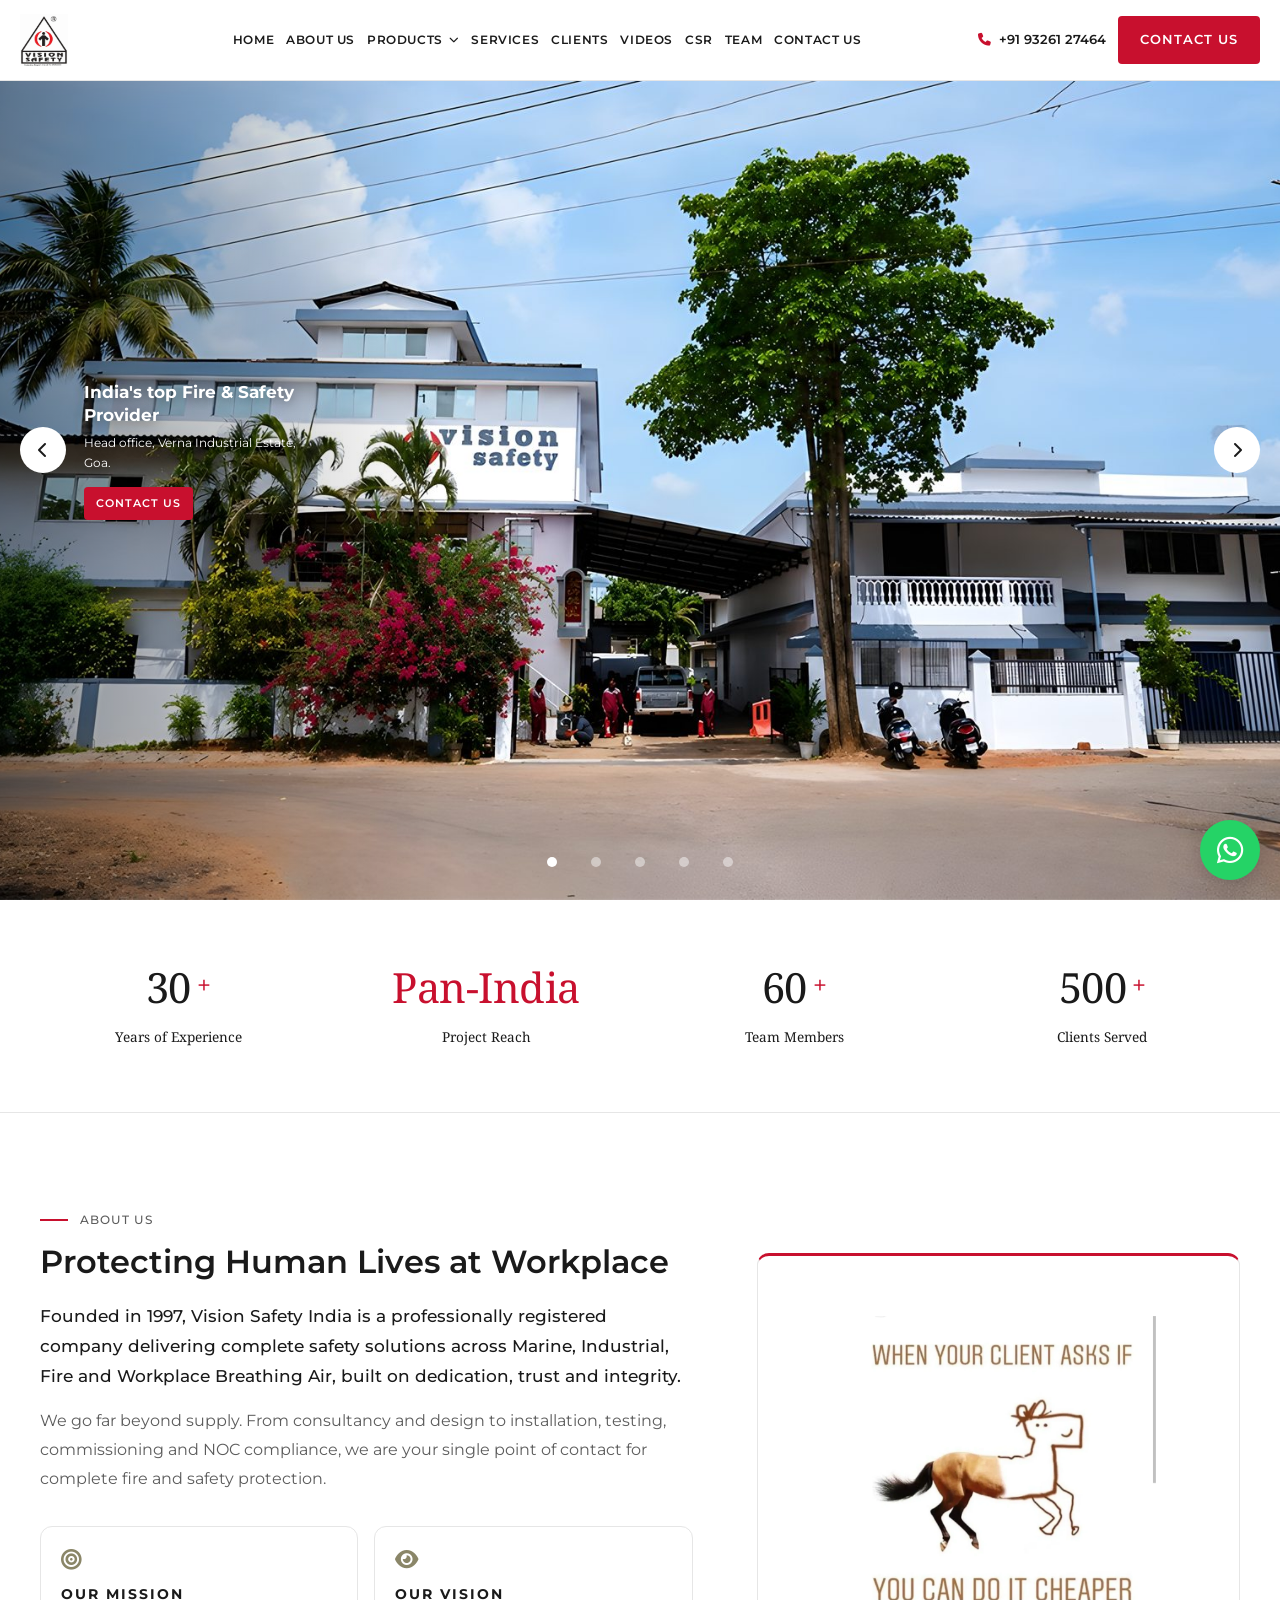
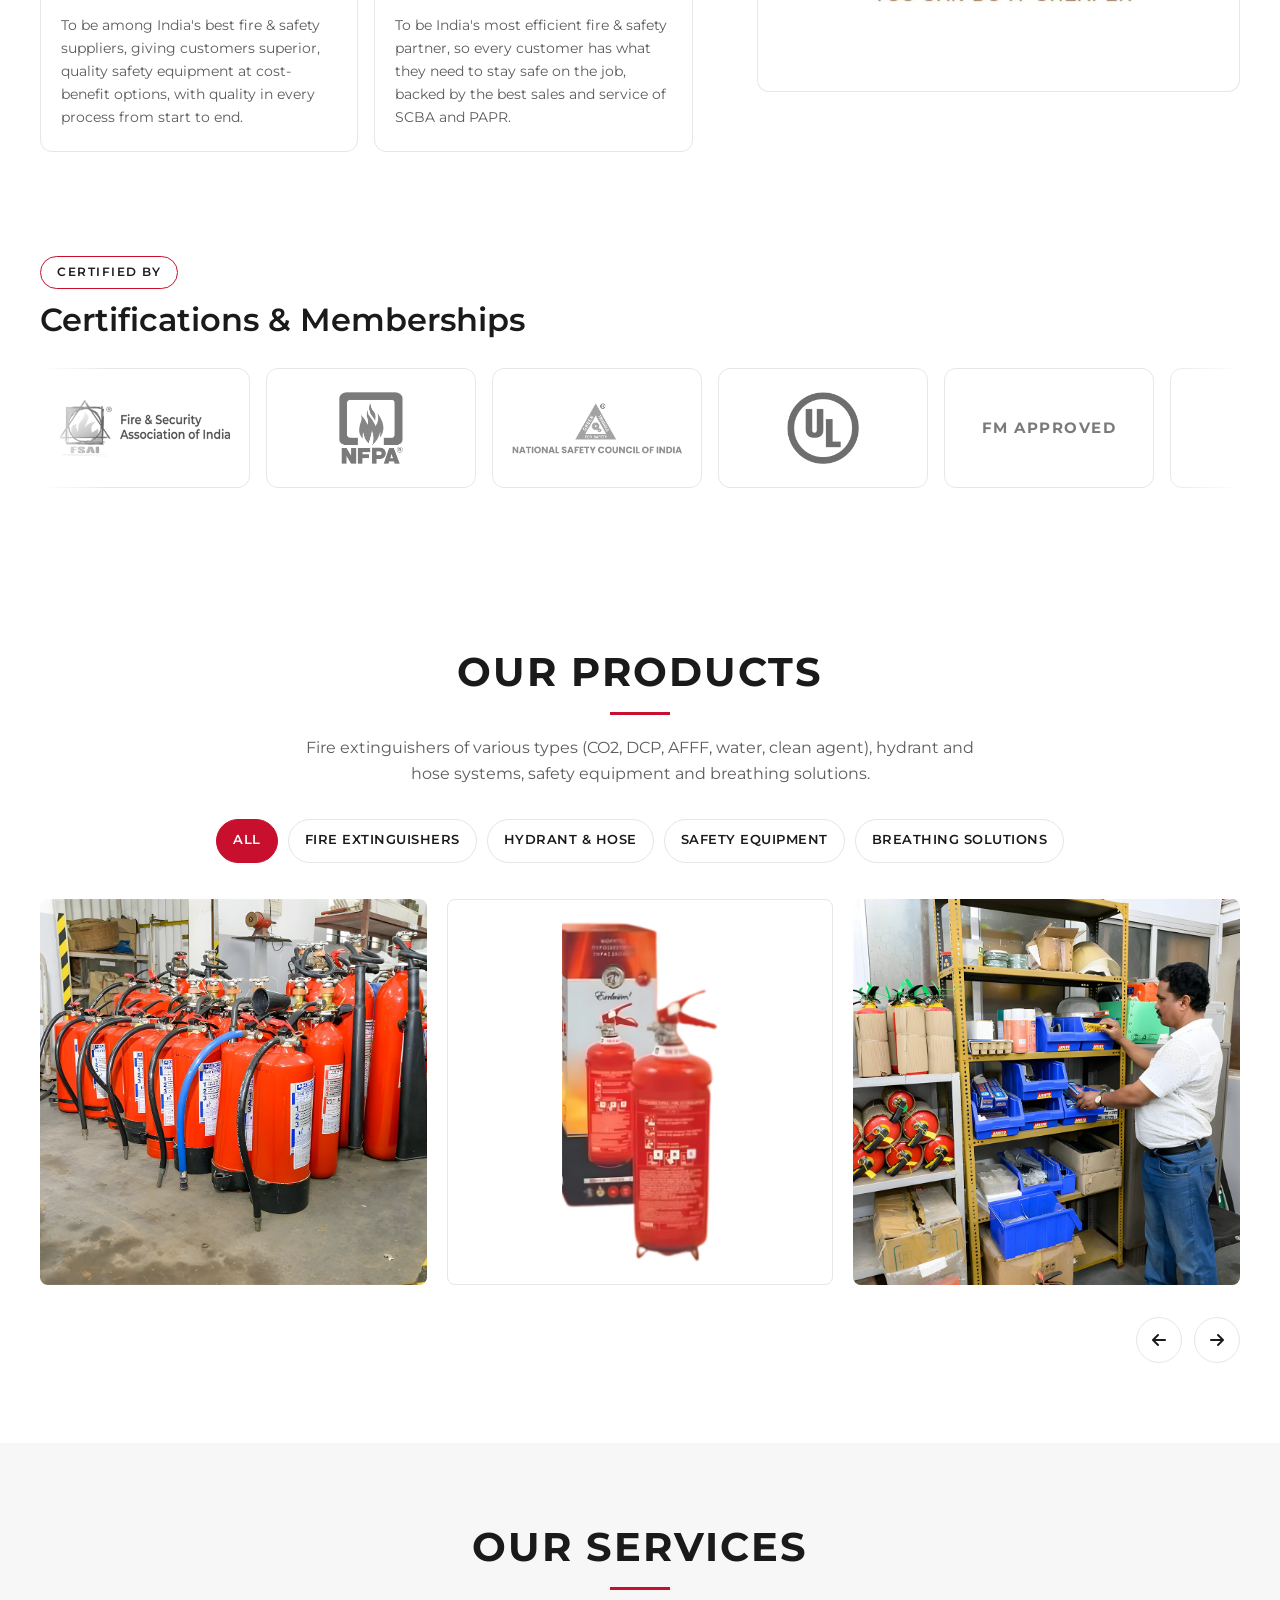
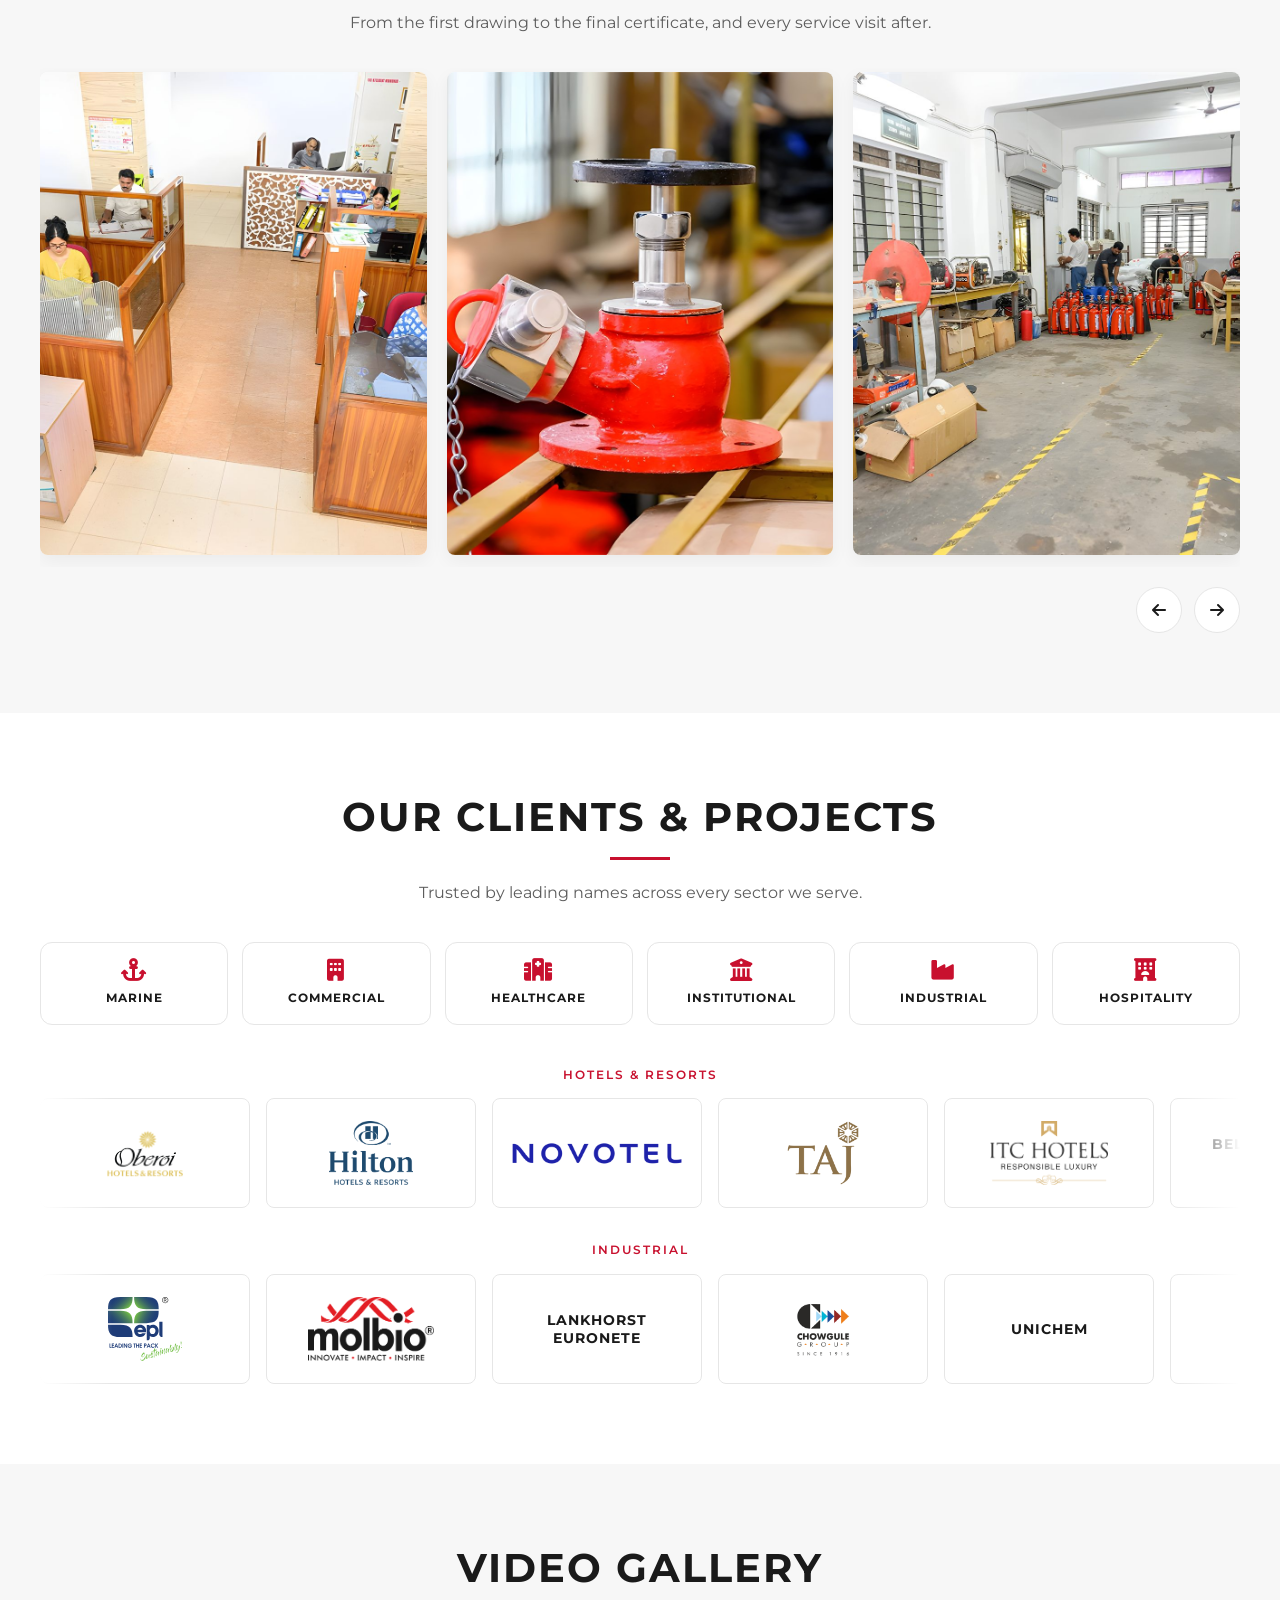
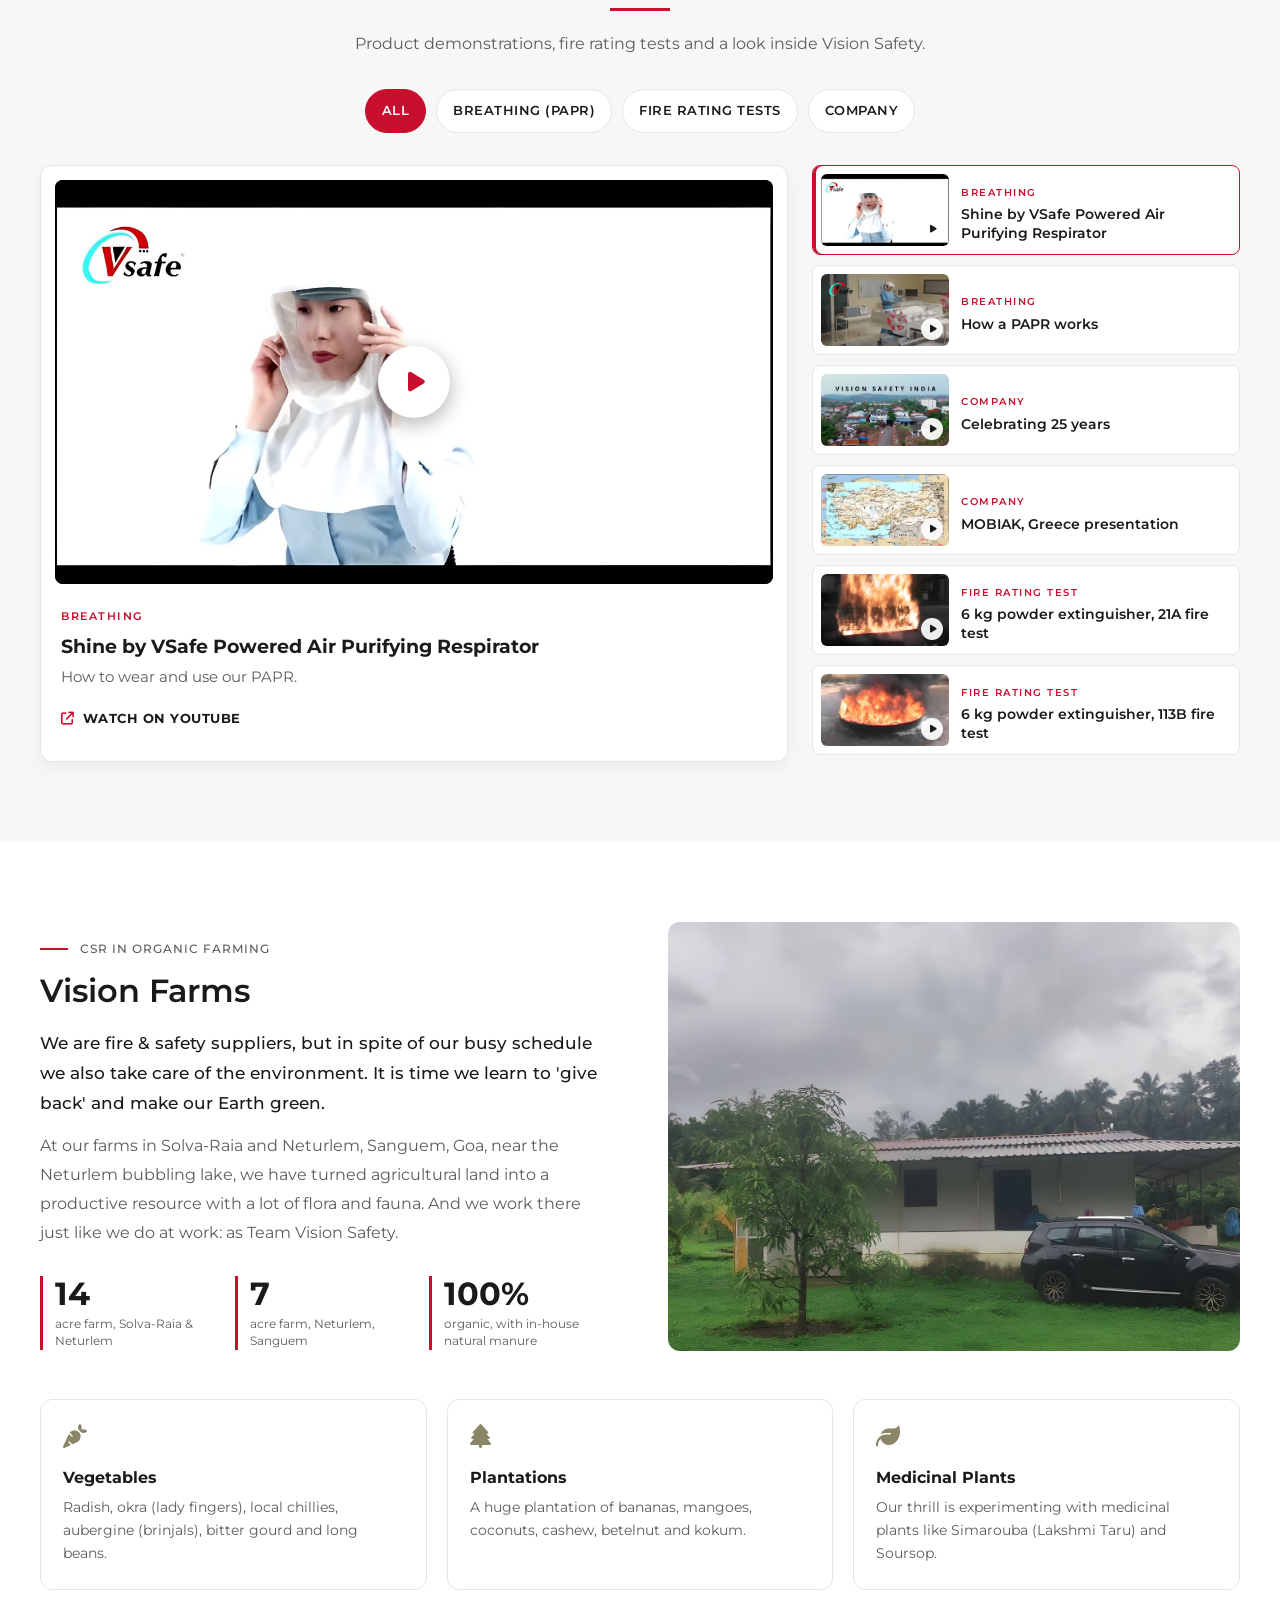
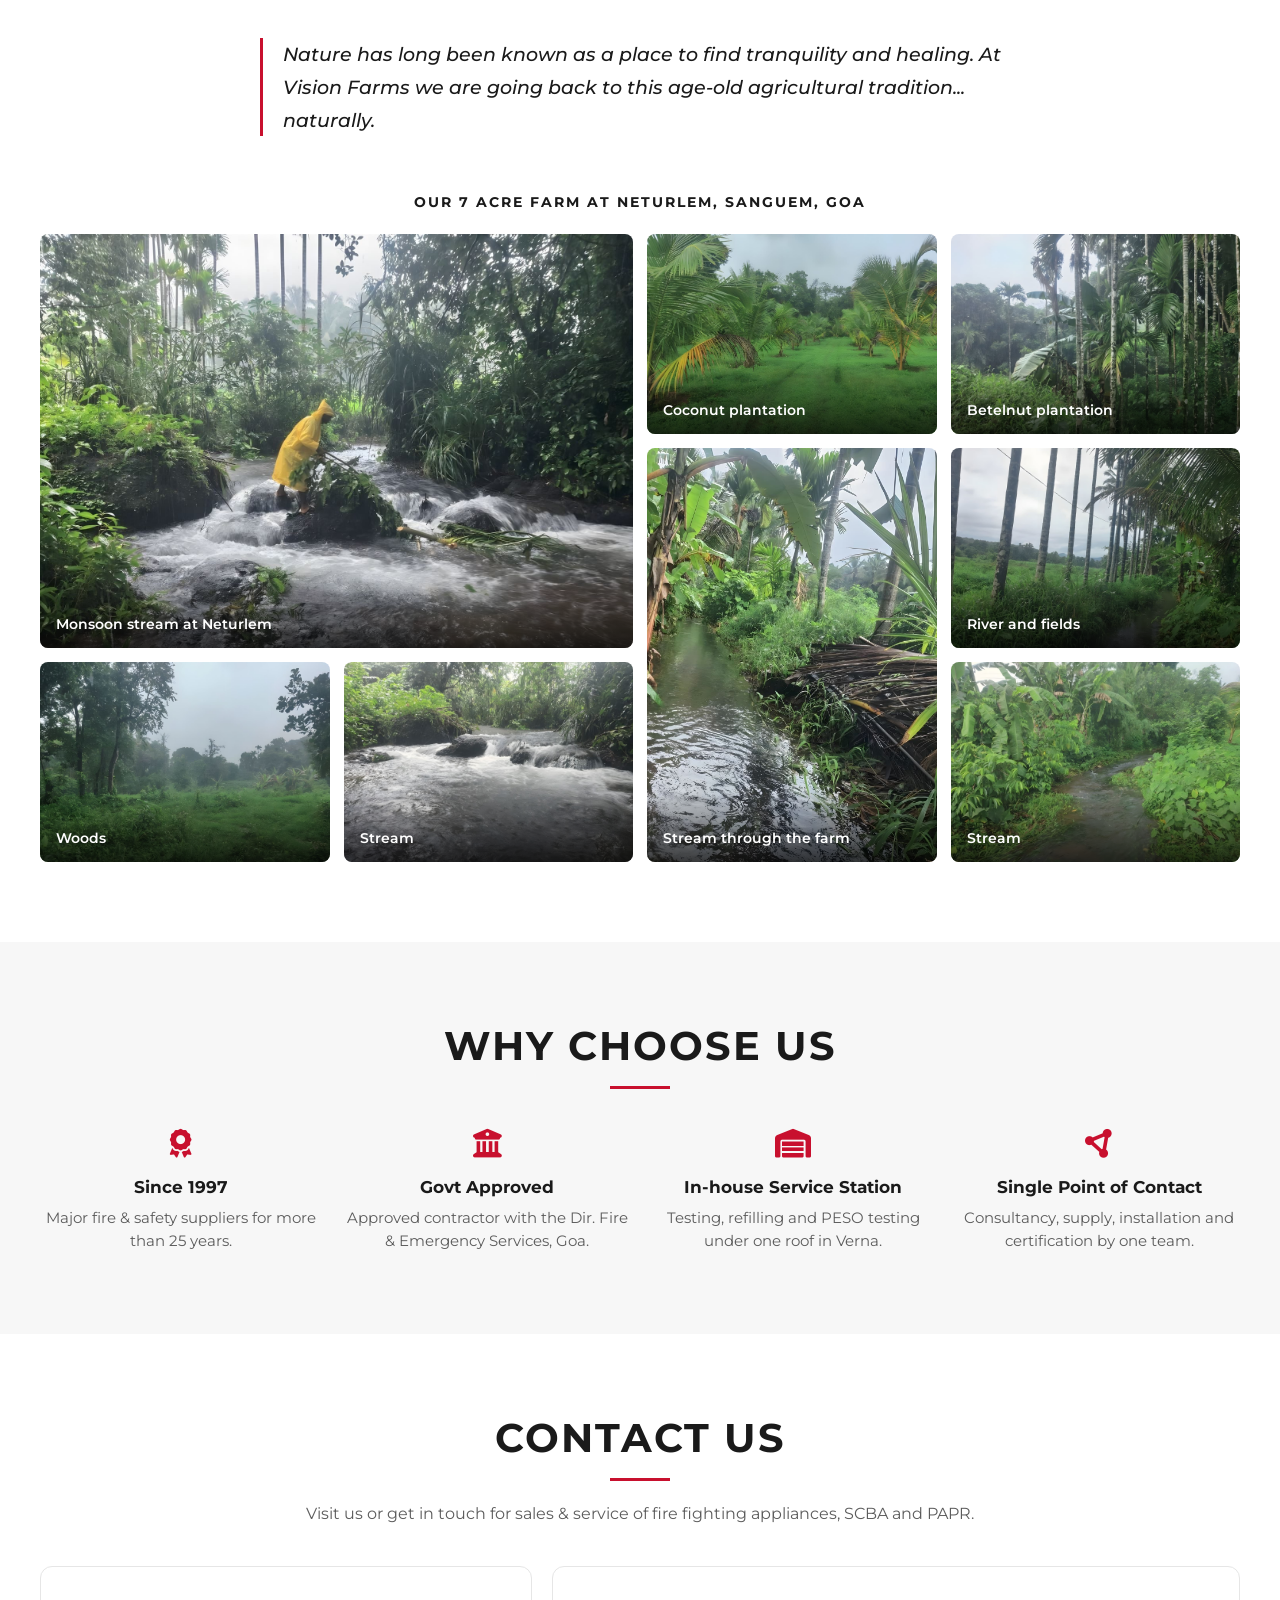
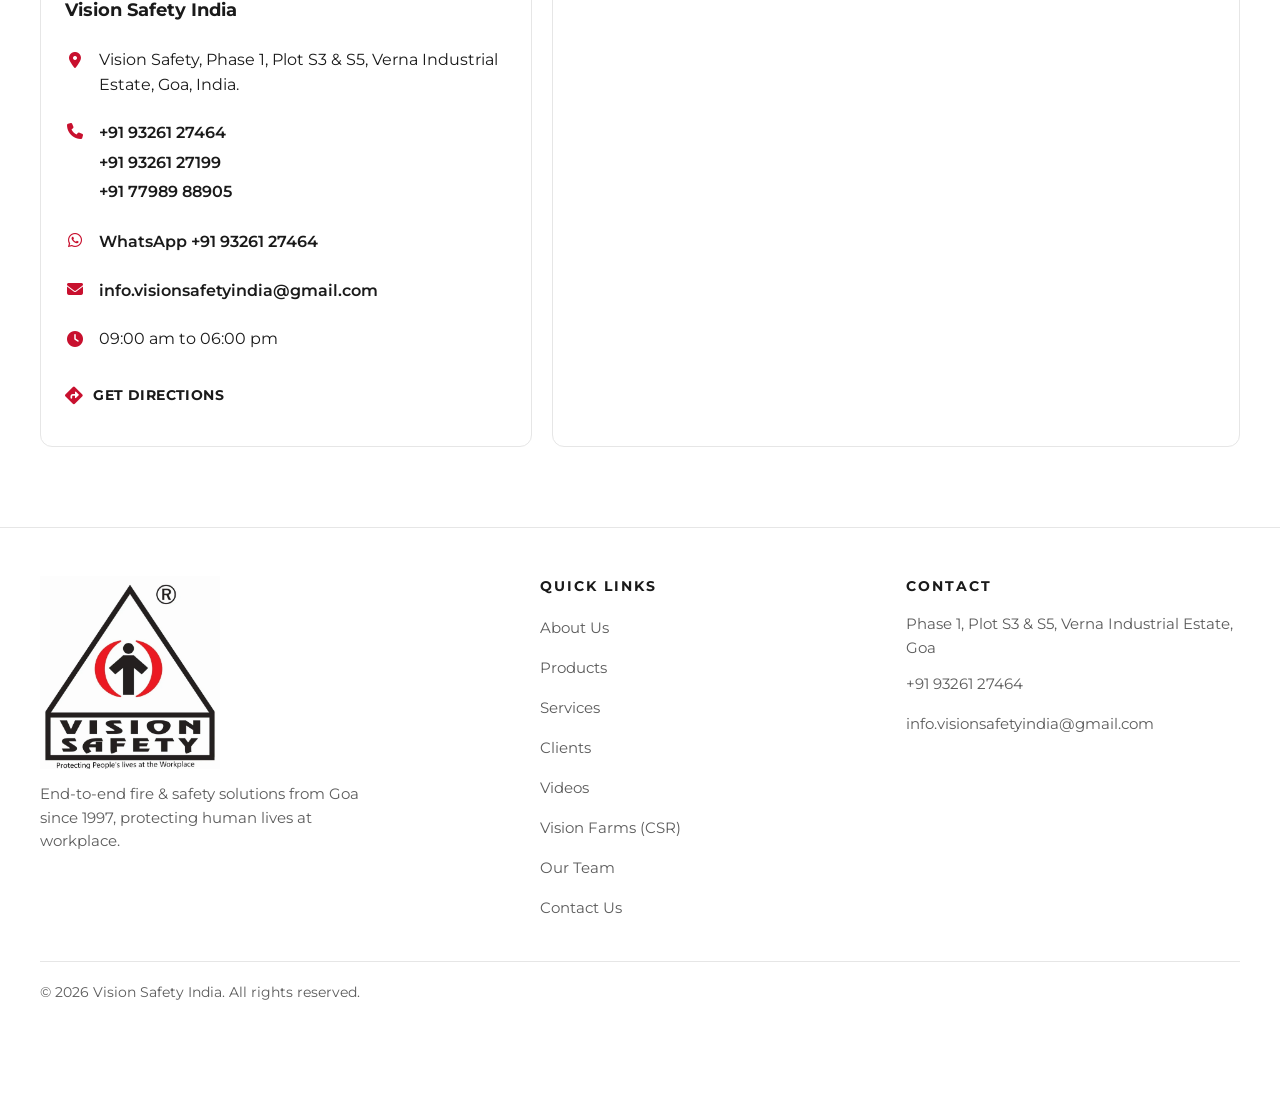
==== commit 8bb78f5c: "Redesign home page: always-visible header, TANDA-style stats, certifications strip, product/service " ====
--- a/index.html
+++ b/index.html
@@ -9,7 +9,7 @@
 
   <link rel="preconnect" href="https://fonts.googleapis.com">
   <link rel="preconnect" href="https://fonts.gstatic.com" crossorigin>
-  <link href="https://fonts.googleapis.com/css2?family=Montserrat:wght@300;400;500;600;700;800&display=swap" rel="stylesheet">
+  <link href="https://fonts.googleapis.com/css2?family=Montserrat:wght@300;400;500;600;700;800&family=Noto+Serif:wght@400;500&display=swap" rel="stylesheet">
   <link rel="stylesheet" href="https://cdnjs.cloudflare.com/ajax/libs/font-awesome/6.5.2/css/all.min.css" referrerpolicy="no-referrer">
   <link rel="stylesheet" href="css/styles.css">
 </head>
@@ -33,10 +33,10 @@
             <ul class="dropdown" data-category-list></ul>
           </li>
           <li><a href="#services">Services</a></li>
-          <li><a href="#breathing">Breathing</a></li>
+          <li><a href="#clients">Clients</a></li>
           <li><a href="#videos">Videos</a></li>
-          <li><a href="#team">Team</a></li>
           <li><a href="#csr">CSR</a></li>
+          <li><a href="team.html">Team</a></li>
           <li><a href="#contact">Contact Us</a></li>
         </ul>
       </nav>
@@ -54,25 +54,23 @@
   <!-- PHONE MENU -->
   <div class="mobile-menu" id="mobileMenu" role="dialog" aria-modal="true" aria-label="Menu" hidden>
     <div class="mobile-menu-top">
-      <a href="#home" class="logo" data-menu-link><img src="assets/img/logo.png" alt="Vision Safety India logo"></a>
+      <a href="#home" class="logo"><img src="assets/img/logo.png" alt="Vision Safety India logo"></a>
       <button type="button" class="menu-close" id="menuClose" aria-label="Close menu"><i class="fa-solid fa-xmark" aria-hidden="true"></i></button>
     </div>
     <nav class="mobile-menu-body" aria-label="Mobile">
       <ul>
-        <li><a href="#home" data-menu-link>Home</a></li>
-        <li><a href="#about" data-menu-link>About Us</a></li>
+        <li><a href="#home">Home</a></li>
+        <li><a href="#about">About Us</a></li>
         <li>
-          <a href="#products" data-menu-link>Products</a>
+          <a href="#products">Products</a>
           <ul class="mobile-sub" data-category-list></ul>
         </li>
-        <li><a href="#services" data-menu-link>Services</a></li>
-        <li><a href="#breathing" data-menu-link>Breathing Solutions</a></li>
-        <li><a href="#videos" data-menu-link>Videos</a></li>
-        <li><a href="#team" data-menu-link>Team</a></li>
-        <li><a href="#clients" data-menu-link>Clients</a></li>
-        <li><a href="#rooms" data-menu-link>Meeting Rooms</a></li>
-        <li><a href="#csr" data-menu-link>CSR</a></li>
-        <li><a href="#contact" data-menu-link>Contact Us</a></li>
+        <li><a href="#services">Services</a></li>
+        <li><a href="#clients">Clients</a></li>
+        <li><a href="#videos">Videos</a></li>
+        <li><a href="#csr">CSR</a></li>
+        <li><a href="team.html">Team</a></li>
+        <li><a href="#contact">Contact Us</a></li>
       </ul>
       <a href="tel:+919326127464" class="mobile-phone"><i class="fa-solid fa-phone" aria-hidden="true"></i> +91 93261 27464</a>
     </nav>
@@ -102,7 +100,7 @@
     </section>
 
     <!-- STATS -->
-    <!-- Projects and Clients values are placeholders (data-placeholder) until the owner confirms real numbers. -->
+    <!-- The Clients value is a placeholder (data-placeholder) until the owner confirms the real number. -->
     <section class="stats" aria-label="Vision Safety in numbers">
       <div class="container stats-grid">
         <div class="stat">
@@ -110,8 +108,8 @@
           <span class="stat-label">Years of Experience</span>
         </div>
         <div class="stat">
-          <span class="stat-num"><span data-count="1000" data-placeholder>1,000</span><em>+</em></span>
-          <span class="stat-label">Projects Delivered</span>
+          <span class="stat-num stat-word">Pan-India</span>
+          <span class="stat-label">Project Reach</span>
         </div>
         <div class="stat">
           <span class="stat-num"><span data-count="60">60</span><em>+</em></span>
@@ -124,185 +122,171 @@
       </div>
     </section>
 
-    <!-- CREDENTIALS -->
-    <section class="section" id="credentials">
-      <div class="container">
-        <p class="kicker">Our Credentials</p>
-        <h2 class="heading-left">Vision Safety India - Your Trusted Safety Equipment Supplier</h2>
-        <ul class="cred-grid">
-          <li class="cred">
-            <i class="fa-solid fa-file-signature" aria-hidden="true"></i>
-            <div><h3>Professional Member FSAI</h3><p>Professional Member FSAI.</p></div>
-          </li>
-          <li class="cred">
-            <i class="fa-solid fa-handshake" aria-hidden="true"></i>
-            <div><h3>Major Fire &amp; Safety Suppliers</h3><p>Serving the industry with trust for more than 25 years.</p></div>
-          </li>
-          <li class="cred">
-            <i class="fa-solid fa-landmark" aria-hidden="true"></i>
-            <div><h3>Approved Contractor</h3><p>Supply, installation / maintenance of fire protection systems. (Dir. Fire and Emergency Services, Govt. of Goa)</p></div>
-          </li>
-          <li class="cred">
-            <i class="fa-solid fa-globe" aria-hidden="true"></i>
-            <div><h3>All India Importers / Distributors</h3><p>Authorized importers and distributors for Bullard Co., USA.</p></div>
-          </li>
-          <li class="cred">
-            <i class="fa-solid fa-fire" aria-hidden="true"></i>
-            <div><h3>Member - NFPA, USA</h3><p>Member - National Fire Protection Association (NFPA), USA.</p></div>
-          </li>
-          <li class="cred">
-            <i class="fa-solid fa-kit-medical" aria-hidden="true"></i>
-            <div><h3>Life Member - NSC India</h3><p>Life member of the National Safety Council (NSC) India.</p></div>
-          </li>
-          <li class="cred">
-            <i class="fa-solid fa-lungs" aria-hidden="true"></i>
-            <div><h3>Importer / Assembling &amp; PESO Testing</h3><p>Importer, assembling &amp; PESO testing of EN 137 SCBA (Breathing Apparatus) kits.</p></div>
-          </li>
-          <li class="cred">
-            <i class="fa-solid fa-fire-extinguisher" aria-hidden="true"></i>
-            <div><h3>EN3 Approved Fire Extinguishers</h3><p>EN3 approved fire extinguishers / Trace Tube Auto Systems (with fire ratings).</p></div>
-          </li>
-          <li class="cred">
-            <i class="fa-solid fa-spray-can-sparkles" aria-hidden="true"></i>
-            <div><h3>Clean Agent FE 227 / FE 236</h3><p>Gas &amp; mist fire suppression systems (UL/FM Approved).</p></div>
-          </li>
-          <li class="cred">
-            <i class="fa-solid fa-head-side-mask" aria-hidden="true"></i>
-            <div><h3>Sales &amp; Service</h3><p>Sales &amp; service of self contained breathing apparatus &amp; powered air purifying respirators.</p></div>
-          </li>
-          <li class="cred">
-            <i class="fa-solid fa-mask-face" aria-hidden="true"></i>
-            <div><h3>SITRA / CE Mark Products</h3><p>Manufacturers of SITRA / CE mark V-Safe 3 ply masks and N95 masks.</p></div>
-          </li>
-        </ul>
-      </div>
-    </section>
-
     <!-- ABOUT -->
     <section class="section" id="about">
-      <div class="container">
-        <h2 class="section-title">About Us</h2>
-        <div class="about-text">
-          <p>Founded in 1997, Vision Safety India is a professionally registered company delivering complete safety solutions across Marine, Industrial, Fire and Workplace Breathing Air, built on dedication, trust and integrity. Our baseline says it all: "Protecting Human Lives at Workplace."</p>
+      <div class="container about">
+        <div class="about-main">
+          <p class="kicker">About Us</p>
+          <h2 class="heading-left">Protecting Human Lives at Workplace</h2>
+          <p class="about-lead">Founded in 1997, Vision Safety India is a professionally registered company delivering complete safety solutions across Marine, Industrial, Fire and Workplace Breathing Air, built on dedication, trust and integrity.</p>
           <p>We go far beyond supply. From consultancy and design to installation, testing, commissioning and NOC compliance, we are your single point of contact for complete fire and safety protection.</p>
+
+          <div class="mv-grid">
+            <div class="mv-item">
+              <i class="fa-solid fa-bullseye" aria-hidden="true"></i>
+              <h3>Our Mission</h3>
+              <p>To be among India's best fire &amp; safety suppliers, giving customers superior, quality safety equipment at cost-benefit options, with quality in every process from start to end.</p>
+            </div>
+            <div class="mv-item">
+              <i class="fa-solid fa-eye" aria-hidden="true"></i>
+              <h3>Our Vision</h3>
+              <p>To be India's most efficient fire &amp; safety partner, so every customer has what they need to stay safe on the job, backed by the best sales and service of SCBA and PAPR.</p>
+            </div>
+          </div>
         </div>
 
         <figure class="about-illustration">
           <img src="assets/img/horse.png" alt="Illustration: when your client asks if you can do it cheaper, half real horse, half stick drawing" loading="lazy">
         </figure>
-
-        <div class="mv-grid">
-          <div class="mv-item">
-            <i class="fa-solid fa-bullseye" aria-hidden="true"></i>
-            <h3>Our Mission</h3>
-            <p>To be among India's best fire &amp; safety suppliers, giving customers superior, quality safety equipment at cost-benefit options, with quality in every process from start to end.</p>
-          </div>
-          <div class="mv-item">
-            <i class="fa-solid fa-eye" aria-hidden="true"></i>
-            <h3>Our Vision</h3>
-            <p>To be India's most efficient fire &amp; safety partner, so every customer has what they need to stay safe on the job, backed by the best sales and service of SCBA and PAPR.</p>
+      </div>
+    </section>
+
+    <!-- CERTIFIED BY -->
+    <section class="section section-tight" id="certified">
+      <div class="container">
+        <p class="pill-kicker">Certified By</p>
+        <h2 class="heading-left">Certifications &amp; Memberships</h2>
+        <div class="logo-carousel cert-carousel" data-logos="certs">
+          <ul class="logo-track"></ul>
+        </div>
+      </div>
+    </section>
+
+    <!-- PRODUCTS -->
+    <section class="section" id="products">
+      <div class="container">
+        <h2 class="section-title">Our Products</h2>
+        <p class="section-subtitle">Fire extinguishers of various types (CO2, DCP, AFFF, water, clean agent), hydrant and hose systems, safety equipment and breathing solutions.</p>
+        <div class="filters" id="productFilters" role="group" aria-label="Filter products"></div>
+        <div class="slider" data-slider data-autoplay>
+          <ul class="slider-track" id="productTrack"></ul>
+          <div class="slider-nav">
+            <button type="button" class="slider-btn" data-dir="-1" aria-label="Previous products"><i class="fa-solid fa-arrow-left" aria-hidden="true"></i></button>
+            <button type="button" class="slider-btn" data-dir="1" aria-label="Next products"><i class="fa-solid fa-arrow-right" aria-hidden="true"></i></button>
           </div>
         </div>
       </div>
     </section>
 
     <!-- SERVICES -->
-    <section class="section" id="services">
+    <section class="section section-soft" id="services">
       <div class="container">
         <h2 class="section-title">Our Services</h2>
         <p class="section-subtitle">From the first drawing to the final certificate, and every service visit after.</p>
-        <div class="services-grid">
-          <article class="card service">
-            <i class="fa-solid fa-compass-drafting" aria-hidden="true"></i>
-            <h3>Consultancy &amp; Design</h3>
-            <p>Site surveys and fire protection system design matched to your risk and the applicable codes.</p>
-          </article>
-          <article class="card service">
-            <i class="fa-solid fa-screwdriver-wrench" aria-hidden="true"></i>
-            <h3>Supply &amp; Installation</h3>
-            <p>Approved contractor for supply, installation and maintenance of fire protection systems.</p>
-          </article>
-          <article class="card service">
-            <i class="fa-solid fa-clipboard-check" aria-hidden="true"></i>
-            <h3>Testing, Commissioning &amp; NOC</h3>
-            <p>System testing, commissioning and support through fire NOC compliance.</p>
-          </article>
-          <article class="card service">
-            <i class="fa-solid fa-fire-extinguisher" aria-hidden="true"></i>
-            <h3>Fire Extinguisher Servicing</h3>
-            <p>Inspection, refilling and servicing of all types of extinguishers at our service station.</p>
-          </article>
-          <article class="card service">
-            <i class="fa-solid fa-bell" aria-hidden="true"></i>
-            <h3>Fire Detection &amp; Alarm</h3>
-            <p>Testing and service of fire detection and alarm systems.</p>
-          </article>
-          <article class="card service">
-            <i class="fa-solid fa-gauge-high" aria-hidden="true"></i>
-            <h3>Hydrostatic Cylinder Testing</h3>
-            <p>Hydrostatic pressure testing of high pressure cylinders as per PESO.</p>
-          </article>
-          <article class="card service">
-            <i class="fa-solid fa-wind" aria-hidden="true"></i>
-            <h3>Gas Monitor Calibration</h3>
-            <p>Calibration and certification of portable and fixed gas monitors.</p>
-          </article>
-          <article class="card service">
-            <i class="fa-solid fa-car-battery" aria-hidden="true"></i>
-            <h3>Power Pack Servicing</h3>
-            <p>Servicing of power packs to keep your equipment ready when it matters.</p>
-          </article>
-          <article class="card service">
-            <i class="fa-solid fa-industry" aria-hidden="true"></i>
-            <h3>Welding &amp; Fabrication</h3>
-            <p>In-house welding work for fire system fittings and site requirements.</p>
-          </article>
-        </div>
-      </div>
-    </section>
-
-    <!-- PRODUCTS -->
-    <section class="section" id="products">
-      <div class="container">
-        <h2 class="section-title">Our Products</h2>
-        <p class="section-subtitle">Fire extinguishers of various types (CO2, DCP, AFFF, water, clean agent), hydrant and hose systems, and safety equipment.</p>
-        <div class="filters" id="productFilters" role="group" aria-label="Filter products"></div>
-        <div class="gallery" id="productGallery"></div>
-      </div>
-    </section>
-
-    <!-- BREATHING SOLUTIONS -->
-    <section class="section" id="breathing">
-      <div class="container">
-        <p class="eyebrow">Respiratory Protection</p>
-        <h2 class="section-title">Breathing Solutions</h2>
-        <p class="section-subtitle">Two brands, one goal: clean, safe air for every worker.</p>
-
-        <div class="brand-grid">
-          <article class="card brand">
-            <h3 class="brand-name">Vision Air</h3>
-            <ul class="brand-list">
-              <li><i class="fa-solid fa-lungs" aria-hidden="true"></i><div><strong>SCBA</strong><span>EN 137 self contained breathing apparatus, assembled and PESO tested.</span></div></li>
-              <li><i class="fa-solid fa-dolly" aria-hidden="true"></i><div><strong>BA Trolley</strong><span>Mobile breathing air supply for long-duration work.</span></div></li>
-              <li><i class="fa-solid fa-fan" aria-hidden="true"></i><div><strong>PAPR, NIOSH approved</strong><span>Powered air purifying respirators with sales and service.</span></div></li>
-              <li><i class="fa-solid fa-rotate" aria-hidden="true"></i><div><strong>Refilling of Breathing Cylinders</strong><span>Breathing air filling station at our Verna facility.</span></div></li>
-            </ul>
-          </article>
-          <article class="card brand">
-            <h3 class="brand-name">VSafe</h3>
-            <ul class="brand-list">
-              <li><i class="fa-solid fa-head-side-mask" aria-hidden="true"></i><div><strong>N95 Masks</strong><span>Manufactured by us to SITRA / CE mark standards.</span></div></li>
-              <li><i class="fa-solid fa-mask-face" aria-hidden="true"></i><div><strong>3 Ply Masks</strong><span>SITRA / CE mark V-Safe 3 ply masks.</span></div></li>
-            </ul>
-          </article>
-        </div>
-
-        <div class="gallery gallery-strip" id="breathingGallery"></div>
+        <div class="slider" data-slider data-autoplay>
+          <ul class="slider-track">
+            <li class="slide service-slide"><article class="card service">
+              <img src="assets/img/office.jpg" alt="Vision Safety office team" loading="lazy">
+              <i class="fa-solid fa-compass-drafting" aria-hidden="true"></i>
+              <h3>Consultancy &amp; Design</h3>
+              <p>Site surveys and fire protection system design matched to your risk and the applicable codes.</p>
+            </article></li>
+            <li class="slide service-slide"><article class="card service">
+              <img src="assets/img/p-hydrant.jpg" alt="Fire hydrant installation" loading="lazy">
+              <i class="fa-solid fa-screwdriver-wrench" aria-hidden="true"></i>
+              <h3>Supply &amp; Installation</h3>
+              <p>Approved contractor for supply, installation and maintenance of fire protection systems.</p>
+            </article></li>
+            <li class="slide service-slide"><article class="card service">
+              <img src="assets/img/s-station.jpg" alt="Vision Safety service station" loading="lazy">
+              <i class="fa-solid fa-clipboard-check" aria-hidden="true"></i>
+              <h3>Testing, Commissioning &amp; NOC</h3>
+              <p>System testing, commissioning and support through fire NOC compliance.</p>
+            </article></li>
+            <li class="slide service-slide"><article class="card service">
+              <img src="assets/img/s-ext.jpg" alt="Servicing of fire extinguishers" loading="lazy">
+              <i class="fa-solid fa-fire-extinguisher" aria-hidden="true"></i>
+              <h3>Fire Extinguisher Servicing</h3>
+              <p>Inspection, refilling and servicing of all types of extinguishers at our service station.</p>
+            </article></li>
+            <li class="slide service-slide"><article class="card service">
+              <img src="assets/img/s-scba-refill.jpg" alt="Servicing and refilling of SCBA" loading="lazy">
+              <i class="fa-solid fa-lungs" aria-hidden="true"></i>
+              <h3>SCBA &amp; PAPR Service</h3>
+              <p>Sales, servicing and refilling of breathing apparatus and powered air purifying respirators.</p>
+            </article></li>
+            <li class="slide service-slide"><article class="card service">
+              <img src="assets/img/s-alarm.jpg" alt="Fire alarm system service" loading="lazy">
+              <i class="fa-solid fa-bell" aria-hidden="true"></i>
+              <h3>Fire Detection &amp; Alarm</h3>
+              <p>Testing and service of fire detection and alarm systems.</p>
+            </article></li>
+            <li class="slide service-slide"><article class="card service">
+              <img src="assets/img/s-hydro.jpg" alt="Hydrostatic testing of cylinders" loading="lazy">
+              <i class="fa-solid fa-gauge-high" aria-hidden="true"></i>
+              <h3>Hydrostatic Cylinder Testing</h3>
+              <p>Hydrostatic pressure testing of high pressure cylinders as per PESO.</p>
+            </article></li>
+            <li class="slide service-slide"><article class="card service">
+              <img src="assets/img/s-gas.jpg" alt="Gas monitor calibration" loading="lazy">
+              <i class="fa-solid fa-wind" aria-hidden="true"></i>
+              <h3>Gas Monitor Calibration</h3>
+              <p>Calibration and certification of portable and fixed gas monitors.</p>
+            </article></li>
+            <li class="slide service-slide"><article class="card service">
+              <img src="assets/img/s-powerpack.jpg" alt="Power pack servicing" loading="lazy">
+              <i class="fa-solid fa-car-battery" aria-hidden="true"></i>
+              <h3>Power Pack Servicing</h3>
+              <p>Servicing of power packs to keep your equipment ready when it matters.</p>
+            </article></li>
+            <li class="slide service-slide"><article class="card service">
+              <img src="assets/img/s-welding.jpg" alt="Welding and fabrication" loading="lazy">
+              <i class="fa-solid fa-industry" aria-hidden="true"></i>
+              <h3>Welding &amp; Fabrication</h3>
+              <p>In-house welding work for fire system fittings and site requirements.</p>
+            </article></li>
+          </ul>
+          <div class="slider-nav">
+            <button type="button" class="slider-btn" data-dir="-1" aria-label="Previous services"><i class="fa-solid fa-arrow-left" aria-hidden="true"></i></button>
+            <button type="button" class="slider-btn" data-dir="1" aria-label="Next services"><i class="fa-solid fa-arrow-right" aria-hidden="true"></i></button>
+          </div>
+        </div>
+      </div>
+    </section>
+
+    <!-- CLIENTS -->
+    <section class="section" id="clients">
+      <div class="container">
+        <h2 class="section-title">Our Clients &amp; Projects</h2>
+        <p class="section-subtitle">Trusted by leading names across every sector we serve.</p>
+
+        <ul class="sectors" aria-label="Sectors we serve">
+          <li><i class="fa-solid fa-anchor" aria-hidden="true"></i><span>Marine</span></li>
+          <li><i class="fa-solid fa-building" aria-hidden="true"></i><span>Commercial</span></li>
+          <li><i class="fa-solid fa-hospital" aria-hidden="true"></i><span>Healthcare</span></li>
+          <li><i class="fa-solid fa-building-columns" aria-hidden="true"></i><span>Institutional</span></li>
+          <li><i class="fa-solid fa-industry" aria-hidden="true"></i><span>Industrial</span></li>
+          <li><i class="fa-solid fa-hotel" aria-hidden="true"></i><span>Hospitality</span></li>
+        </ul>
+
+        <div class="client-group">
+          <h3 class="client-group-title">Hotels &amp; Resorts</h3>
+          <div class="logo-carousel" data-logos="hotels">
+            <ul class="logo-track"></ul>
+          </div>
+        </div>
+
+        <div class="client-group">
+          <h3 class="client-group-title">Industrial</h3>
+          <div class="logo-carousel" data-logos="industrial" data-direction="reverse">
+            <ul class="logo-track"></ul>
+          </div>
+        </div>
       </div>
     </section>
 
     <!-- VIDEOS -->
-    <section class="section" id="videos">
+    <section class="section section-soft" id="videos">
       <div class="container">
         <h2 class="section-title">Video Gallery</h2>
         <p class="section-subtitle">Product demonstrations, fire rating tests and a look inside Vision Safety.</p>
@@ -330,101 +314,8 @@
       </div>
     </section>
 
-    <!-- WHY CHOOSE US -->
-    <section class="section" id="why">
-      <div class="container">
-        <h2 class="section-title">Why Choose Us</h2>
-        <div class="why-grid">
-          <div class="why">
-            <i class="fa-solid fa-award" aria-hidden="true"></i>
-            <h3>Since 1997</h3>
-            <p>Major fire &amp; safety suppliers for more than 25 years.</p>
-          </div>
-          <div class="why">
-            <i class="fa-solid fa-building-columns" aria-hidden="true"></i>
-            <h3>Govt Approved</h3>
-            <p>Approved contractor with the Dir. Fire &amp; Emergency Services, Goa.</p>
-          </div>
-          <div class="why">
-            <i class="fa-solid fa-warehouse" aria-hidden="true"></i>
-            <h3>In-house Service Station</h3>
-            <p>Testing, refilling and PESO testing under one roof in Verna.</p>
-          </div>
-          <div class="why">
-            <i class="fa-solid fa-circle-nodes" aria-hidden="true"></i>
-            <h3>Single Point of Contact</h3>
-            <p>Consultancy, supply, installation and certification by one team.</p>
-          </div>
-        </div>
-      </div>
-    </section>
-
-    <!-- TEAM -->
-    <section class="section" id="team">
-      <div class="container">
-        <h2 class="section-title">Our Team</h2>
-        <p class="section-subtitle">The people behind every installation, service and certificate.</p>
-        <ul class="team-grid">
-          <li class="member"><img src="assets/img/team/baylon.jpg" alt="Baylon Sequeira Vaz" loading="lazy"><div class="member-info"><h3>Baylon Sequeira Vaz</h3><p>C.E.O</p></div></li>
-          <li class="member"><img src="assets/img/team/sheila.jpg" alt="Sheila Sequeira Vaz" loading="lazy"><div class="member-info"><h3>Sheila Sequeira Vaz</h3><p>Director</p></div></li>
-          <li class="member"><img src="assets/img/team/nicole.jpg" alt="Nicole Sequeira Vaz" loading="lazy"><div class="member-info"><h3>Nicole Sequeira Vaz</h3><p>Manager Accounts, Administration &amp; Marketing</p></div></li>
-          <li class="member"><img src="assets/img/team/reshma.jpg" alt="Reshma Fernandes" loading="lazy"><div class="member-info"><h3>Reshma Fernandes</h3><p>Manager Sales &amp; Purchase</p></div></li>
-          <li class="member"><img src="assets/img/team/ashok.jpg" alt="Ashok Sawant" loading="lazy"><div class="member-info"><h3>Ashok Sawant</h3><p>Site Manager</p></div></li>
-          <li class="member"><img src="assets/img/team/mahesh.jpg" alt="Mahesh Naik" loading="lazy"><div class="member-info"><h3>Mahesh Naik</h3><p>Shop Floor Manager</p></div></li>
-          <li class="member"><img src="assets/img/team/arbin.jpg" alt="Arbin Indwar" loading="lazy"><div class="member-info"><h3>Arbin Indwar</h3><p>Technician</p></div></li>
-          <li class="member"><img src="assets/img/team/sachin.jpg" alt="Sachin Karadi" loading="lazy"><div class="member-info"><h3>Sachin Karadi</h3><p>Technician</p></div></li>
-        </ul>
-      </div>
-    </section>
-
-    <!-- CLIENTS -->
-    <section class="section" id="clients">
-      <div class="container">
-        <h2 class="section-title">Our Clients</h2>
-        <p class="section-subtitle">Trusted by leading hotels, resorts and industries.</p>
-
-        <div class="client-group">
-          <h3 class="client-group-title">Hotels &amp; Resorts</h3>
-          <div class="logo-carousel" data-clients="hotels">
-            <ul class="logo-track"></ul>
-          </div>
-        </div>
-
-        <div class="client-group">
-          <h3 class="client-group-title">Industrial</h3>
-          <div class="logo-carousel" data-clients="industrial" data-direction="reverse">
-            <ul class="logo-track"></ul>
-          </div>
-        </div>
-      </div>
-    </section>
-
-    <!-- MEETING ROOMS -->
-    <section class="section" id="rooms">
-      <div class="container">
-        <div class="rooms">
-          <div class="rooms-text">
-            <p class="kicker">Available on Rent</p>
-            <h2 class="heading-left">Training, Conference &amp; Meeting Rooms</h2>
-            <p class="rooms-lead">Host your next training programme, seminar or board meeting at our Verna facility. You can rent our rooms with much more flexibility and cost benefit than a hotel venue.</p>
-            <ul class="rooms-features">
-              <li><i class="fa-solid fa-chalkboard-user" aria-hidden="true"></i><div><strong>Training hall</strong><span>Classroom seating for workshops and safety training.</span></div></li>
-              <li><i class="fa-solid fa-people-group" aria-hidden="true"></i><div><strong>Conference hall</strong><span>Theatre or table layouts for seminars and presentations.</span></div></li>
-              <li><i class="fa-solid fa-handshake-simple" aria-hidden="true"></i><div><strong>Meeting room</strong><span>A private boardroom table for smaller groups.</span></div></li>
-              <li><i class="fa-solid fa-display" aria-hidden="true"></i><div><strong>Ready to use</strong><span>Projector, air conditioning and a welcoming reception.</span></div></li>
-            </ul>
-            <div class="rooms-actions">
-              <a class="btn" href="https://wa.me/919326127464?text=Hi%2C%20I%20would%20like%20to%20enquire%20about%20renting%20your%20training%20%2F%20conference%20rooms." target="_blank" rel="noopener">Enquire on WhatsApp</a>
-              <a class="text-link" href="#videos" data-play-video="vm-1025082556"><i class="fa-solid fa-circle-play" aria-hidden="true"></i> Take the virtual tour</a>
-            </div>
-          </div>
-          <div class="rooms-gallery" id="roomsGallery"></div>
-        </div>
-      </div>
-    </section>
-
     <!-- CSR -->
-    <section class="section csr-section" id="csr">
+    <section class="section" id="csr">
       <div class="container">
         <div class="csr-hero">
           <div class="csr-hero-text">
@@ -439,7 +330,7 @@
             </ul>
           </div>
           <figure class="csr-hero-img">
-            <img src="assets/img/csr-rooms/farm-house.jpg" alt="The farmhouse at Vision Farms, Sanguem, Goa" loading="lazy">
+            <img src="assets/img/csr/farm-house.jpg" alt="The farmhouse at Vision Farms, Sanguem, Goa" loading="lazy">
           </figure>
         </div>
 
@@ -469,6 +360,35 @@
           <h3>Our 7 acre farm at Neturlem, Sanguem, Goa</h3>
         </div>
         <div class="csr-mosaic" id="csrGallery"></div>
+      </div>
+    </section>
+
+    <!-- WHY CHOOSE US -->
+    <section class="section section-soft" id="why">
+      <div class="container">
+        <h2 class="section-title">Why Choose Us</h2>
+        <div class="why-grid">
+          <div class="why">
+            <i class="fa-solid fa-award" aria-hidden="true"></i>
+            <h3>Since 1997</h3>
+            <p>Major fire &amp; safety suppliers for more than 25 years.</p>
+          </div>
+          <div class="why">
+            <i class="fa-solid fa-building-columns" aria-hidden="true"></i>
+            <h3>Govt Approved</h3>
+            <p>Approved contractor with the Dir. Fire &amp; Emergency Services, Goa.</p>
+          </div>
+          <div class="why">
+            <i class="fa-solid fa-warehouse" aria-hidden="true"></i>
+            <h3>In-house Service Station</h3>
+            <p>Testing, refilling and PESO testing under one roof in Verna.</p>
+          </div>
+          <div class="why">
+            <i class="fa-solid fa-circle-nodes" aria-hidden="true"></i>
+            <h3>Single Point of Contact</h3>
+            <p>Consultancy, supply, installation and certification by one team.</p>
+          </div>
+        </div>
       </div>
     </section>
 
@@ -516,14 +436,12 @@
         <h4>Quick Links</h4>
         <ul class="footer-links">
           <li><a href="#about">About Us</a></li>
+          <li><a href="#products">Products</a></li>
           <li><a href="#services">Services</a></li>
-          <li><a href="#products">Products</a></li>
-          <li><a href="#breathing">Breathing Solutions</a></li>
+          <li><a href="#clients">Clients</a></li>
           <li><a href="#videos">Videos</a></li>
-          <li><a href="#team">Our Team</a></li>
-          <li><a href="#clients">Clients</a></li>
-          <li><a href="#rooms">Meeting Rooms</a></li>
           <li><a href="#csr">Vision Farms (CSR)</a></li>
+          <li><a href="team.html">Our Team</a></li>
           <li><a href="#contact">Contact Us</a></li>
         </ul>
       </div>
--- a/css/styles.css
+++ b/css/styles.css
@@ -8,6 +8,8 @@
   --hairline: #e6e6e6;
   --white: #ffffff;
   --brass: #8a8668;
+  --red: #c8102e;
+  --soft: #f7f7f7;
   --shadow-card: 0 6px 18px rgba(26, 26, 26, 0.05);
   --shadow-header: 0 6px 20px rgba(26, 26, 26, 0.08);
   --ease: 0.3s ease;
@@ -52,7 +54,7 @@
   padding: 14px 22px;
   border: 0;
   border-radius: 4px;
-  background: var(--ink);
+  background: var(--red);
   color: var(--white);
   font-size: 0.8rem;
   font-weight: 600;
@@ -62,7 +64,7 @@
   white-space: nowrap;
   transition: background var(--ease);
 }
-.btn:hover { background: #000000; }
+.btn:hover { background: #a00c24; }
 
 .btn-sm {
   min-height: 32px;
@@ -72,7 +74,9 @@
 
 /* ---------- Sections ---------- */
 .section { padding: 80px 0; }
-.section-tight { padding-top: 0; }
+.section-tight { padding-top: 24px; }
+.section-soft { background: var(--soft); }
+main section[id] { scroll-margin-top: 72px; }
 
 .section-title {
   text-align: center;
@@ -88,7 +92,7 @@
   width: 60px;
   height: 3px;
   margin: 16px auto 0;
-  background: var(--ink);
+  background: var(--red);
 }
 
 .section-subtitle {
@@ -122,13 +126,12 @@
   z-index: 100;
   background: var(--white);
   padding: 14px 0;
-  transform: translateY(-100%);
-  transition: transform var(--ease), padding var(--ease), box-shadow var(--ease);
-}
-.site-header.is-visible,
-.site-header:focus-within {
-  transform: translateY(0);
+  border-bottom: 1px solid var(--hairline);
+  transition: padding var(--ease), box-shadow var(--ease), border-color var(--ease);
+}
+.site-header.is-scrolled {
   padding: 8px 0;
+  border-bottom-color: transparent;
   box-shadow: var(--shadow-header);
 }
 
@@ -176,7 +179,8 @@
   transition: color var(--ease);
 }
 .main-nav a:hover,
-.nav-drop-toggle:hover { color: var(--brass); }
+.nav-drop-toggle:hover,
+.main-nav a[aria-current="page"] { color: var(--red); }
 .nav-drop-toggle i { font-size: 0.6rem; }
 
 .has-dropdown { position: relative; }
@@ -210,7 +214,7 @@
   border-radius: 8px;
   letter-spacing: 0.5px;
 }
-.dropdown a:hover { background: #f5f5f5; color: var(--ink); }
+.dropdown a:hover { background: #f5f5f5; color: var(--red); }
 
 .header-actions {
   display: flex;
@@ -228,7 +232,7 @@
   text-decoration: none;
   white-space: nowrap;
 }
-.header-phone i { color: var(--brass); }
+.header-phone i { color: var(--red); }
 
 .header-cta { display: none; }
 
@@ -298,7 +302,8 @@
 }
 
 .mobile-phone { gap: 10px; margin-top: 16px; }
-.mobile-phone i { color: var(--brass); }
+.mobile-phone i { color: var(--red); }
+.mobile-menu-body a[aria-current="page"] { color: var(--red); }
 
 /* ---------- Hero ---------- */
 .hero {
@@ -403,67 +408,82 @@
 
 /* ---------- Stats ---------- */
 .stats {
-  padding: 40px 0;
+  padding: 48px 0;
   border-bottom: 1px solid var(--hairline);
 }
 
 .stats-grid {
   display: grid;
   grid-template-columns: repeat(2, minmax(0, 1fr));
-  gap: 28px 20px;
+  gap: 40px 20px;
 }
 
 .stat {
   display: flex;
   flex-direction: column;
-  padding: 4px 0 4px 16px;
-  border-left: 3px solid var(--brass);
+  align-items: center;
+  text-align: center;
 }
 
 .stat-num {
-  font-size: clamp(1.7rem, 6vw, 2.4rem);
-  font-weight: 700;
-  line-height: 1.1;
-  font-variant-numeric: tabular-nums;
+  font-family: "Noto Serif", Georgia, serif;
+  font-size: clamp(1.8rem, 6.5vw, 2.6rem);
+  font-weight: 400;
+  line-height: 1.15;
+  letter-spacing: -0.5px;
+  white-space: nowrap;
+  font-variant-numeric: lining-nums;
 }
 .stat-num em {
+  margin-left: 6px;
   font-style: normal;
-  color: var(--brass);
-}
+  font-size: 0.6em;
+  vertical-align: 0.35em;
+  color: var(--red);
+}
+.stat-num.stat-word { color: var(--red); font-size: clamp(1.6rem, 6vw, 2.6rem); }
 
 .stat-label {
-  margin-top: 6px;
-  color: var(--muted);
+  margin-top: 14px;
+  font-family: "Noto Serif", Georgia, serif;
   font-size: 0.85rem;
+  color: var(--ink);
 }
 
 /* ---------- About ---------- */
-.about-text {
-  max-width: 800px;
-  margin: 32px auto 0;
-  text-align: center;
-  line-height: 1.8;
-}
-.about-text p + p { margin-top: 16px; }
+.about {
+  display: grid;
+  grid-template-columns: minmax(0, 1fr);
+  gap: 40px;
+  align-items: center;
+}
+
+.about-main > p { margin-top: 16px; color: var(--muted); line-height: 1.8; }
+.about-main > p.about-lead { margin-top: 18px; color: var(--ink); font-size: 1.05rem; font-weight: 500; }
 
 .about-illustration {
-  margin: 40px auto 0;
-  max-width: 300px;
-}
+  margin: 0;
+  padding: 28px;
+  background: var(--white);
+  border: 1px solid var(--hairline);
+  border-top: 3px solid var(--red);
+  border-radius: 12px;
+}
+.about-illustration img { width: 100%; max-width: 340px; margin-inline: auto; }
 
 .mv-grid {
   display: grid;
   grid-template-columns: minmax(0, 1fr);
-  max-width: 900px;
-  margin: 48px auto 0;
-  border-top: 1px solid var(--hairline);
+  gap: 16px;
+  margin-top: 32px;
 }
 
 .mv-item {
-  padding: 28px 8px;
-  text-align: center;
-}
-.mv-item + .mv-item { border-top: 1px solid var(--hairline); }
+  padding: 22px 20px;
+  border: 1px solid var(--hairline);
+  border-radius: 12px;
+  background: var(--white);
+}
 .mv-item i { color: var(--brass); font-size: 1.3rem; }
 .mv-item h3 {
   margin: 10px 0 8px;
@@ -472,9 +492,9 @@
   letter-spacing: 2px;
   text-transform: uppercase;
 }
-.mv-item p { color: var(--muted); font-size: 0.92rem; }
-
-/* ---------- Credentials ---------- */
+.mv-item p { color: var(--muted); font-size: 0.9rem; }
+
+/* ---------- Left-aligned headings ---------- */
 .kicker {
   display: flex;
   align-items: center;
@@ -488,8 +508,8 @@
 .kicker::before {
   content: "";
   width: 28px;
-  height: 1px;
-  background: var(--brass);
+  height: 2px;
+  background: var(--red);
 }
 
 .heading-left {
@@ -499,41 +519,45 @@
   line-height: 1.3;
 }
 
-.cred-grid {
-  display: grid;
-  grid-template-columns: minmax(0, 1fr);
-  gap: 16px;
-  margin-top: 32px;
-}
-
-.cred {
-  display: flex;
-  align-items: center;
-  gap: 18px;
-  min-height: 130px;
-  padding: 22px 20px;
-  background: #f7f7f7;
-  border-radius: 4px;
-  transition: background var(--ease);
-}
-.cred:hover { background: #f0f0ee; }
-.cred i {
-  flex-shrink: 0;
-  width: 48px;
-  text-align: center;
-  color: var(--brass);
-  font-size: 2rem;
-}
-.cred h3 { font-size: 0.95rem; font-weight: 700; line-height: 1.35; }
-.cred p { margin-top: 6px; color: var(--muted); font-size: 0.82rem; line-height: 1.5; }
-
-/* ---------- Team ---------- */
+.pill-kicker {
+  display: inline-block;
+  padding: 6px 16px;
+  border: 1px solid var(--red);
+  border-radius: 999px;
+  color: var(--ink);
+  font-size: 0.72rem;
+  font-weight: 600;
+  letter-spacing: 1.5px;
+  text-transform: uppercase;
+}
+
+/* ---------- Team page ---------- */
+.page-hero {
+  padding: 140px 0 8px;
+}
+.page-hero .heading-left { font-size: clamp(1.8rem, 6vw, 2.8rem); font-weight: 700; }
+.page-hero-lead { max-width: 640px; margin-top: 14px; color: var(--muted); }
+.subpage #team { padding-top: 40px; }
+
 .team-grid {
   display: grid;
   grid-template-columns: repeat(2, minmax(0, 1fr));
   gap: 14px;
-  margin-top: 40px;
-}
+}
+
+.team-cta {
+  display: flex;
+  flex-wrap: wrap;
+  align-items: center;
+  justify-content: space-between;
+  gap: 16px;
+  margin-top: 48px;
+  padding: 24px;
+  border-left: 3px solid var(--red);
+  background: var(--soft);
+  border-radius: 4px;
+}
+.team-cta p { font-weight: 600; }
 
 .member {
   position: relative;
@@ -561,22 +585,87 @@
 .member-info h3 { font-size: 0.85rem; font-weight: 700; line-height: 1.3; }
 .member-info p { margin-top: 2px; font-size: 0.72rem; line-height: 1.4; opacity: 0.9; }
 
+/* ---------- Sliders ---------- */
+.slider { margin-top: 32px; }
+
+.slider-track {
+  --per-view: 1.15;
+  display: grid;
+  grid-auto-flow: column;
+  grid-auto-columns: calc((100% - (var(--per-view) - 1) * 20px) / var(--per-view));
+  column-gap: 20px;
+  overflow-x: auto;
+  scroll-snap-type: x mandatory;
+  overscroll-behavior-x: contain;
+  scrollbar-width: none;
+  padding: 4px 0 12px;
+}
+.slider-track::-webkit-scrollbar { display: none; }
+.slide { scroll-snap-align: start; min-width: 0; }
+
+.slider-nav {
+  display: flex;
+  justify-content: center;
+  gap: 12px;
+  margin-top: 20px;
+}
+.slider-btn {
+  width: 46px;
+  height: 46px;
+  border: 1px solid var(--hairline);
+  border-radius: 50%;
+  background: var(--white);
+  display: inline-flex;
+  align-items: center;
+  justify-content: center;
+  transition: border-color var(--ease), color var(--ease);
+}
+.slider-btn:hover { background: var(--red); border-color: var(--red); color: var(--white); }
+
 /* ---------- Services ---------- */
-.services-grid {
-  display: grid;
-  grid-template-columns: minmax(0, 1fr);
-  gap: 20px;
-  margin-top: 40px;
-}
-
+/* Photo-only cards; the name and description appear on hover or keyboard focus. */
 .service {
-  padding: 28px 22px;
-  transition: transform var(--ease), box-shadow var(--ease);
-}
-.service:hover { transform: translateY(-10px); }
-.service i { color: var(--brass); font-size: 1.6rem; }
-.service h3 { margin: 14px 0 8px; font-size: 1.05rem; font-weight: 700; }
-.service p { color: var(--muted); font-size: 0.92rem; }
+  position: relative;
+  display: grid;
+  grid-template-rows: 1fr auto auto;
+  aspect-ratio: 4 / 5;
+  overflow: hidden;
+  border: 0;
+  border-radius: 8px;
+}
+.service > * { grid-column: 1; }
+.service img {
+  grid-row: 1 / -1;
+  width: 100%;
+  height: 100%;
+  object-fit: cover;
+  transition: transform var(--ease);
+}
+.service::after {
+  content: "";
+  grid-area: 1 / 1 / -1 / 2;
+  background: linear-gradient(to bottom, transparent 45%, rgba(0, 0, 0, 0.78));
+  opacity: 0;
+  transition: opacity var(--ease);
+}
+.service i { display: none; }
+.service h3,
+.service p {
+  position: relative;
+  z-index: 1;
+  padding: 0 20px;
+  color: var(--white);
+  opacity: 0;
+  transform: translateY(10px);
+  transition: opacity var(--ease), transform var(--ease);
+}
+.service h3 { grid-row: 2; font-size: 1.05rem; font-weight: 700; }
+.service p { grid-row: 3; padding-top: 6px; padding-bottom: 20px; font-size: 0.85rem; line-height: 1.5; }
+.service:hover img { transform: scale(1.04); }
+.service:hover::after,
+.service:focus-within::after,
+.service:hover h3,
+.service:hover p { opacity: 1; transform: none; }
 
 /* ---------- Products / gallery ---------- */
 .filters {
@@ -599,15 +688,8 @@
   text-transform: uppercase;
   transition: background var(--ease), color var(--ease), border-color var(--ease);
 }
-.pill:hover { border-color: var(--ink); }
-.pill[aria-pressed="true"] { background: var(--ink); border-color: var(--ink); color: var(--white); }
-
-.gallery {
-  display: grid;
-  grid-template-columns: minmax(0, 1fr);
-  gap: 20px;
-  margin-top: 32px;
-}
+.pill:hover { border-color: var(--red); color: var(--red); }
+.pill[aria-pressed="true"] { background: var(--red); border-color: var(--red); color: var(--white); }
 
 .gallery-item {
   position: relative;
@@ -644,43 +726,37 @@
   font-weight: 600;
   line-height: 1.35;
 }
-
-/* ---------- Breathing ---------- */
-.brand-grid {
-  display: grid;
-  grid-template-columns: minmax(0, 1fr);
-  gap: 20px;
-  margin-top: 40px;
-}
-
-.brand { padding: 28px 24px; }
-
-.brand-name {
-  font-size: 1.3rem;
-  font-weight: 800;
-  letter-spacing: 2px;
-  text-transform: uppercase;
-  padding-bottom: 14px;
-  border-bottom: 1px solid var(--hairline);
-}
-
-.brand-list li {
-  display: flex;
-  gap: 14px;
-  padding: 16px 0;
-}
-.brand-list li + li { border-top: 1px solid var(--hairline); }
-.brand-list i { color: var(--brass); font-size: 1.3rem; width: 28px; flex-shrink: 0; text-align: center; padding-top: 2px; }
-.brand-list strong { display: block; font-weight: 700; }
-.brand-list span { color: var(--muted); font-size: 0.9rem; }
-
-.gallery-strip {
-  margin-top: 20px;
-  grid-template-columns: repeat(2, minmax(0, 1fr));
-  gap: 12px;
-}
-.gallery-strip .gallery-caption { padding: 28px 10px 10px; font-size: 0.75rem; }
-.gallery-strip .is-cutout img { padding: 10px 10px 40px; }
+.gallery-caption em {
+  display: block;
+  margin-bottom: 2px;
+  font-style: normal;
+  font-size: 0.66rem;
+  letter-spacing: 1.5px;
+  text-transform: uppercase;
+  opacity: 0.85;
+}
+
+/* Breathing items that have no product photo yet. */
+.gallery-item.is-icon {
+  display: flex;
+  align-items: center;
+  justify-content: center;
+  padding-bottom: 48px;
+  background: var(--soft);
+  border: 1px solid var(--hairline);
+}
+.gallery-item.is-icon > i { color: var(--brass); font-size: 3.2rem; }
+
+.product-slide .gallery-item { aspect-ratio: 1 / 1; }
+.product-slide .gallery-item.is-cutout img { padding: 20px; }
+.product-slide .gallery-item.is-icon { padding-bottom: 0; }
+.product-slide .gallery-caption {
+  opacity: 0;
+  transform: translateY(10px);
+  transition: opacity var(--ease), transform var(--ease);
+}
+.product-slide .gallery-item:hover .gallery-caption,
+.product-slide .gallery-item:focus-visible .gallery-caption { opacity: 1; transform: none; }
 
 /* ---------- Videos ---------- */
 .vg {
@@ -739,7 +815,7 @@
   margin: -36px 0 0 -36px;
   border-radius: 50%;
   background: var(--white);
-  color: var(--ink);
+  color: var(--red);
   display: flex;
   align-items: center;
   justify-content: center;
@@ -754,7 +830,7 @@
 .vg-tag,
 .vg-item-tag {
   display: inline-block;
-  color: var(--brass);
+  color: var(--red);
   font-size: 0.7rem;
   font-weight: 600;
   letter-spacing: 1.5px;
@@ -778,9 +854,9 @@
   transition: color var(--ease);
 }
 .vg-link i,
-.text-link i { color: var(--brass); }
+.text-link i { color: var(--red); }
 .vg-link:hover,
-.text-link:hover { color: var(--brass); }
+.text-link:hover { color: var(--red); }
 
 .vg-list {
   list-style: none;
@@ -809,7 +885,7 @@
   transition: border-color var(--ease), background var(--ease);
 }
 .vg-item:hover { background: #f7f7f7; }
-.vg-item[aria-current="true"] { border-color: var(--ink); background: #f7f7f7; }
+.vg-item[aria-current="true"] { border-color: var(--red); background: var(--white); box-shadow: inset 3px 0 0 var(--red); }
 
 .vg-thumb {
   position: relative;
@@ -843,43 +919,6 @@
 }
 .vg-item-tag { font-size: 0.62rem; }
 
-/* ---------- Meeting rooms ---------- */
-.rooms {
-  display: grid;
-  grid-template-columns: minmax(0, 1fr);
-  gap: 32px;
-  align-items: center;
-}
-
-.rooms-lead { margin-top: 16px; color: var(--muted); }
-
-.rooms-features {
-  display: grid;
-  grid-template-columns: minmax(0, 1fr);
-  gap: 16px;
-  margin-top: 24px;
-}
-.rooms-features li { display: flex; gap: 14px; }
-.rooms-features i { color: var(--brass); font-size: 1.3rem; width: 28px; flex-shrink: 0; text-align: center; padding-top: 3px; }
-.rooms-features strong { display: block; font-weight: 700; font-size: 0.95rem; }
-.rooms-features span { color: var(--muted); font-size: 0.88rem; }
-
-.rooms-actions {
-  display: flex;
-  flex-wrap: wrap;
-  align-items: center;
-  gap: 8px 24px;
-  margin-top: 28px;
-}
-.rooms-actions .text-link { margin-top: 0; }
-
-.rooms-gallery {
-  display: grid;
-  grid-template-columns: repeat(2, minmax(0, 1fr));
-  gap: 12px;
-}
-.rooms-gallery .gallery-item:first-child { grid-column: 1 / -1; aspect-ratio: 16 / 9; }
-
 /* ---------- Why choose us ---------- */
 .why-grid {
   display: grid;
@@ -889,17 +928,40 @@
 }
 
 .why { text-align: center; }
-.why i { color: var(--brass); font-size: 1.8rem; }
+.why i { color: var(--red); font-size: 1.8rem; }
 .why h3 { margin: 12px 0 6px; font-size: 1.05rem; font-weight: 700; }
 .why p { color: var(--muted); font-size: 0.92rem; }
 
 /* ---------- Clients ---------- */
+.sectors {
+  display: grid;
+  grid-template-columns: repeat(3, minmax(0, 1fr));
+  gap: 10px;
+  margin-top: 36px;
+}
+.sectors li {
+  display: flex;
+  flex-direction: column;
+  align-items: center;
+  gap: 8px;
+  padding: 16px 8px;
+  background: var(--white);
+  border: 1px solid var(--hairline);
+  border-radius: 12px;
+  font-size: 0.72rem;
+  font-weight: 700;
+  letter-spacing: 1px;
+  text-transform: uppercase;
+  text-align: center;
+}
+.sectors i { color: var(--red); font-size: 1.4rem; }
+
 .client-group { margin-top: 40px; }
 .client-group + .client-group { margin-top: 32px; }
 
 .client-group-title {
   margin-bottom: 14px;
-  color: var(--brass);
+  color: var(--red);
   font-size: 0.78rem;
   font-weight: 600;
   letter-spacing: 2px;
@@ -959,8 +1021,18 @@
   color: var(--ink);
 }
 
+.cert-carousel { margin-top: 28px; }
+.cert-carousel .logo-tile { height: 120px; border-radius: 12px; }
+.cert-carousel .logo-tile img {
+  max-height: 72px;
+  filter: grayscale(1);
+  opacity: 0.7;
+  transition: filter var(--ease), opacity var(--ease);
+}
+.cert-carousel .logo-tile:hover img { filter: none; opacity: 1; }
+.cert-carousel .logo-text { color: #7a7a7a; font-size: 0.95rem; letter-spacing: 1.5px; }
+
 /* ---------- CSR ---------- */
-.csr-section { border-top: 1px solid var(--hairline); }
 
 .csr-hero {
   display: grid;
@@ -978,7 +1050,7 @@
   gap: 12px;
   margin-top: 28px;
 }
-.csr-facts li { padding-left: 12px; border-left: 3px solid var(--brass); }
+.csr-facts li { padding-left: 12px; border-left: 3px solid var(--red); }
 .csr-facts strong { display: block; font-size: clamp(1.4rem, 5vw, 2rem); font-weight: 700; line-height: 1.1; }
 .csr-facts span { display: block; margin-top: 4px; color: var(--muted); font-size: 0.78rem; line-height: 1.4; }
 
@@ -1010,7 +1082,7 @@
   max-width: 760px;
   margin: 48px auto 0;
   padding: 0 0 0 20px;
-  border-left: 3px solid var(--brass);
+  border-left: 3px solid var(--red);
 }
 .csr-quote p { font-size: clamp(1rem, 2.4vw, 1.2rem); font-weight: 500; font-style: italic; line-height: 1.7; }
 
@@ -1056,14 +1128,14 @@
   padding: 10px 0;
   overflow-wrap: anywhere;
 }
-.contact-list i { color: var(--brass); width: 20px; flex-shrink: 0; text-align: center; padding-top: 5px; }
+.contact-list i { color: var(--red); width: 20px; flex-shrink: 0; text-align: center; padding-top: 5px; }
 .contact-list a {
   display: inline-block;
   font-weight: 600;
   text-decoration: none;
   padding: 2px 0;
 }
-.contact-list a:hover { color: var(--brass); }
+.contact-list a:hover { color: var(--red); }
 
 .directions {
   display: inline-flex;
@@ -1077,7 +1149,7 @@
   text-decoration: none;
   font-size: 0.85rem;
 }
-.directions i { color: var(--brass); font-size: 1.1rem; }
+.directions i { color: var(--red); font-size: 1.1rem; }
 
 .map-wrap {
   min-height: 400px;
@@ -1113,7 +1185,7 @@
 
 .footer-links li { color: var(--muted); font-size: 0.92rem; padding: 4px 0; overflow-wrap: anywhere; }
 .footer-links a { text-decoration: none; display: inline-flex; min-height: 32px; align-items: center; }
-.footer-links a:hover { color: var(--ink); }
+.footer-links a:hover { color: var(--red); }
 
 .footer-bottom {
   margin-top: 32px;
@@ -1202,24 +1274,32 @@
    Breakpoints (mobile first)
    ========================================================================== */
 
+@media (max-width: 768px) {
+  .filters {
+    flex-wrap: nowrap;
+    justify-content: flex-start;
+    overflow-x: auto;
+    scrollbar-width: none;
+    padding-bottom: 4px;
+  }
+  .filters::-webkit-scrollbar { display: none; }
+  .pill { flex-shrink: 0; }
+}
+
 @media (min-width: 577px) {
-  .services-grid,
   .why-grid { grid-template-columns: repeat(2, minmax(0, 1fr)); }
-  .cred-grid { grid-template-columns: repeat(2, minmax(0, 1fr)); }
+  .slider-track { --per-view: 2; }
+  .mv-grid { grid-template-columns: repeat(2, minmax(0, 1fr)); }
   .logo-carousel { --tile: 180px; }
 }
 
 @media (min-width: 769px) {
   .logo img { width: 132px; height: 60px; }
   .hero-caption { left: 84px; }
-  .gallery { grid-template-columns: repeat(2, minmax(0, 1fr)); }
-  .brand-grid { grid-template-columns: repeat(2, minmax(0, 1fr)); }
   .csr-grow { grid-template-columns: repeat(3, minmax(0, 1fr)); gap: 20px; }
   .csr-mosaic { grid-template-columns: repeat(4, minmax(0, 1fr)); grid-auto-rows: 170px; gap: 14px; }
-  .rooms-features { grid-template-columns: repeat(2, minmax(0, 1fr)); }
-  .mv-grid { grid-template-columns: repeat(2, minmax(0, 1fr)); }
-  .mv-item { padding: 32px 28px; }
-  .mv-item + .mv-item { border-top: 0; border-left: 1px solid var(--hairline); }
+  .sectors { grid-template-columns: repeat(6, minmax(0, 1fr)); gap: 14px; }
+  .page-hero { padding-top: 160px; }
   .footer-grid { grid-template-columns: minmax(0, 1.4fr) minmax(0, 1fr) minmax(0, 1fr); }
   .footer-brand img { width: 180px; }
   .team-grid { grid-template-columns: repeat(3, minmax(0, 1fr)); gap: 20px; }
@@ -1235,22 +1315,20 @@
   .menu-toggle { display: none; }
   .logo img { width: 96px; height: 52px; }
   .hero-arrow { display: inline-flex; }
-  .services-grid { grid-template-columns: repeat(3, minmax(0, 1fr)); }
-  .gallery { grid-template-columns: repeat(3, minmax(0, 1fr)); }
-  .gallery-strip { grid-template-columns: repeat(4, minmax(0, 1fr)); gap: 20px; }
-  .gallery-strip .gallery-caption { padding: 36px 16px 14px; font-size: 0.9rem; }
+  main section[id] { scroll-margin-top: 76px; }
+  .slider-track { --per-view: 3; }
+  .slider-nav { justify-content: flex-end; }
+  .about { grid-template-columns: minmax(0, 1.35fr) minmax(0, 1fr); gap: 64px; }
+  .about-illustration { padding: 40px; }
   .why-grid { grid-template-columns: repeat(4, minmax(0, 1fr)); }
   .vg { grid-template-columns: minmax(0, 1.75fr) minmax(0, 1fr); gap: 24px; }
   .vg-list { max-height: none; height: 0; min-height: 100%; }
-  .rooms { grid-template-columns: minmax(0, 1fr) minmax(0, 1.15fr); gap: 56px; }
   .csr-hero { grid-template-columns: minmax(0, 1fr) minmax(0, 1fr); gap: 56px; }
   .csr-mosaic { grid-auto-rows: 200px; }
   .contact-grid { grid-template-columns: minmax(0, 5fr) minmax(0, 7fr); }
-  .stats { padding: 56px 0; }
+  .stats { padding: 64px 0; }
   .stats-grid { grid-template-columns: repeat(4, minmax(0, 1fr)); gap: 32px; }
-  .stat { padding-left: 20px; }
   .logo-carousel { --tile: 210px; }
-  .cred-grid { grid-template-columns: repeat(4, minmax(0, 1fr)); }
   .team-grid { grid-template-columns: repeat(4, minmax(0, 1fr)); }
   .mobile-menu { display: none !important; }
 }
